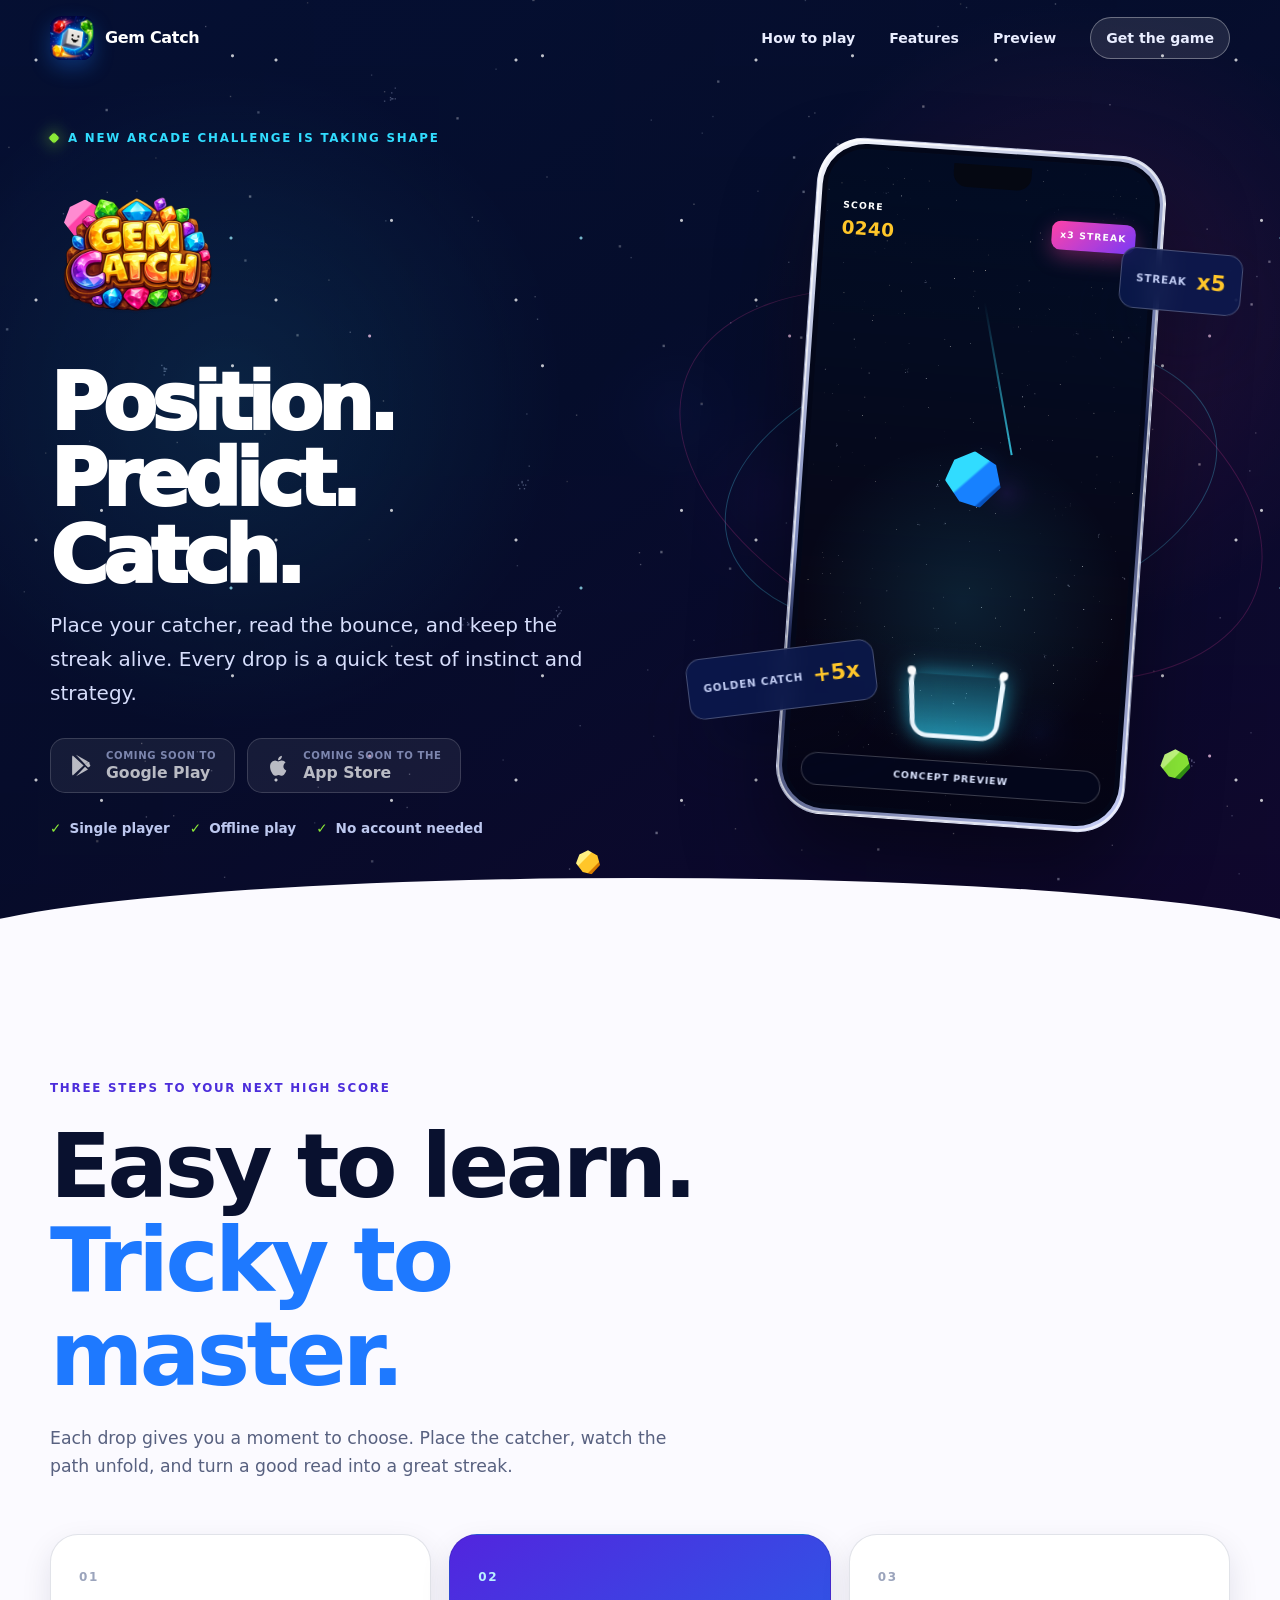
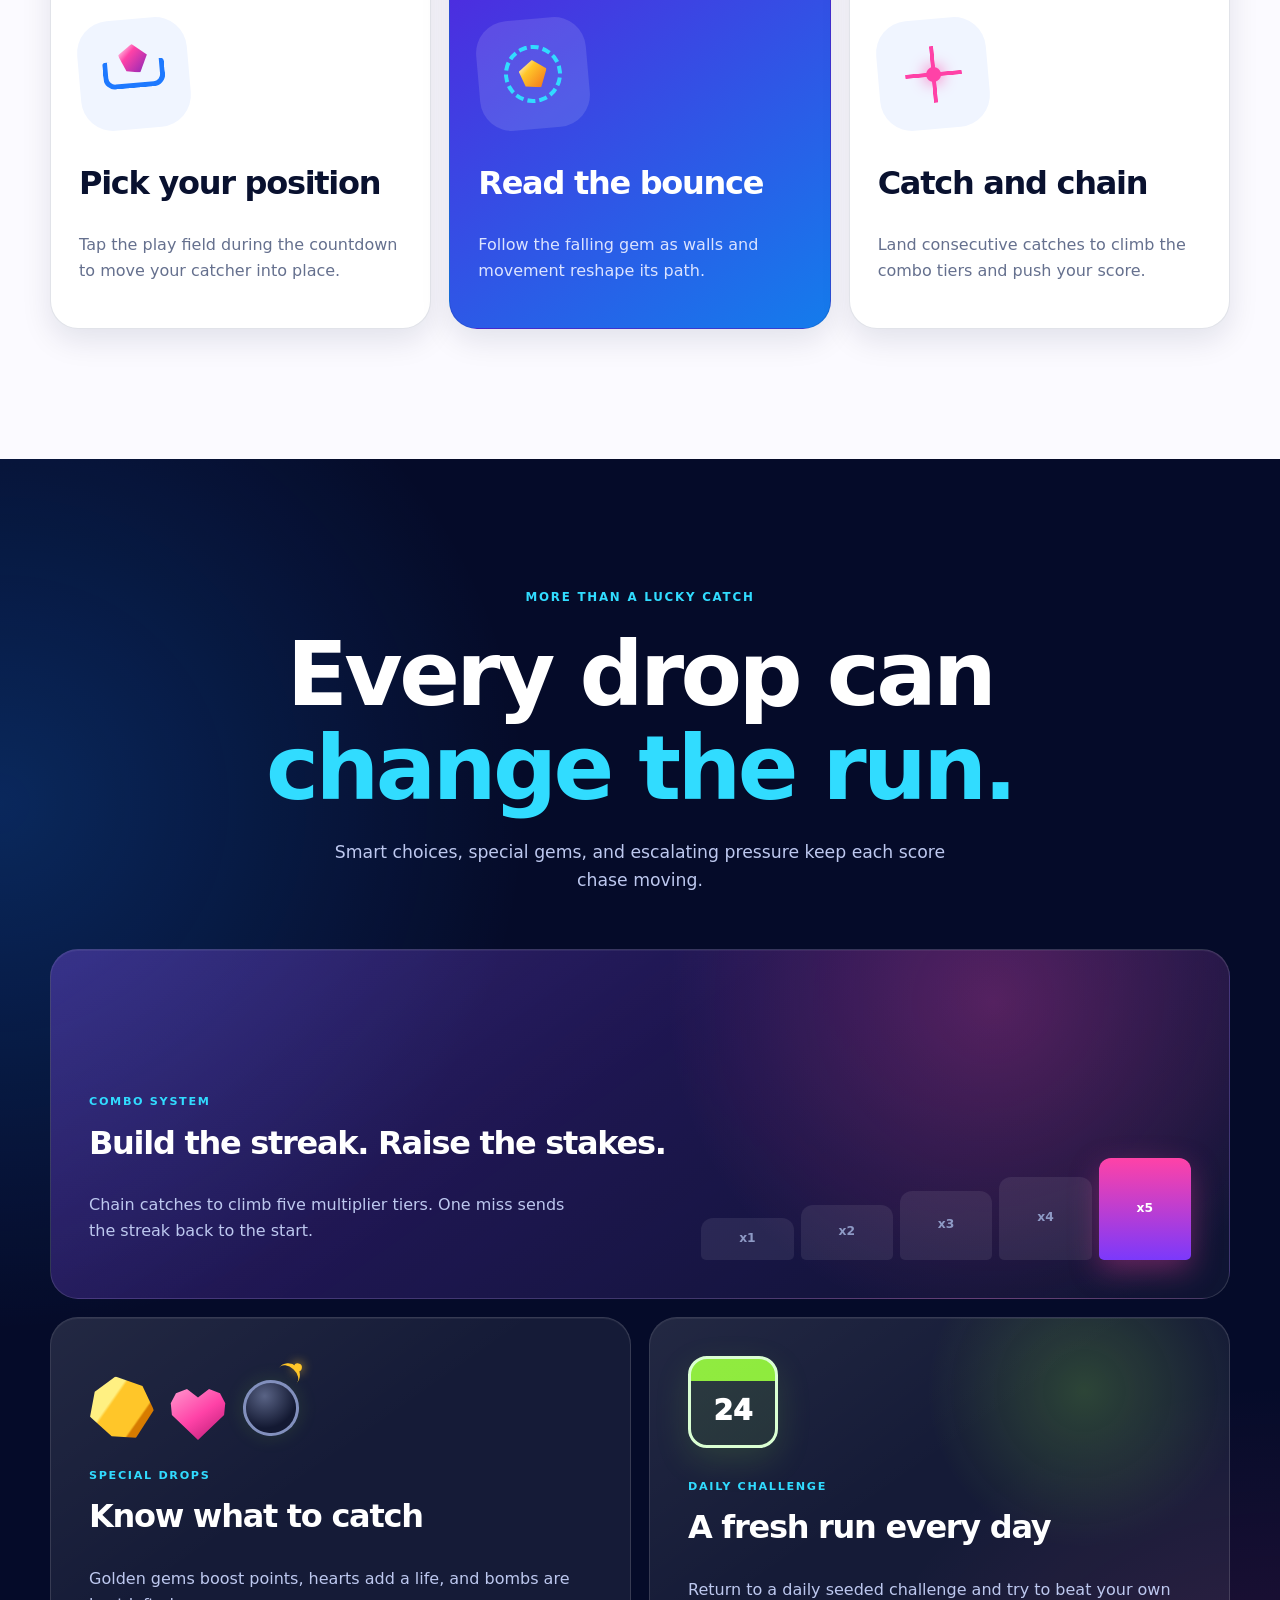
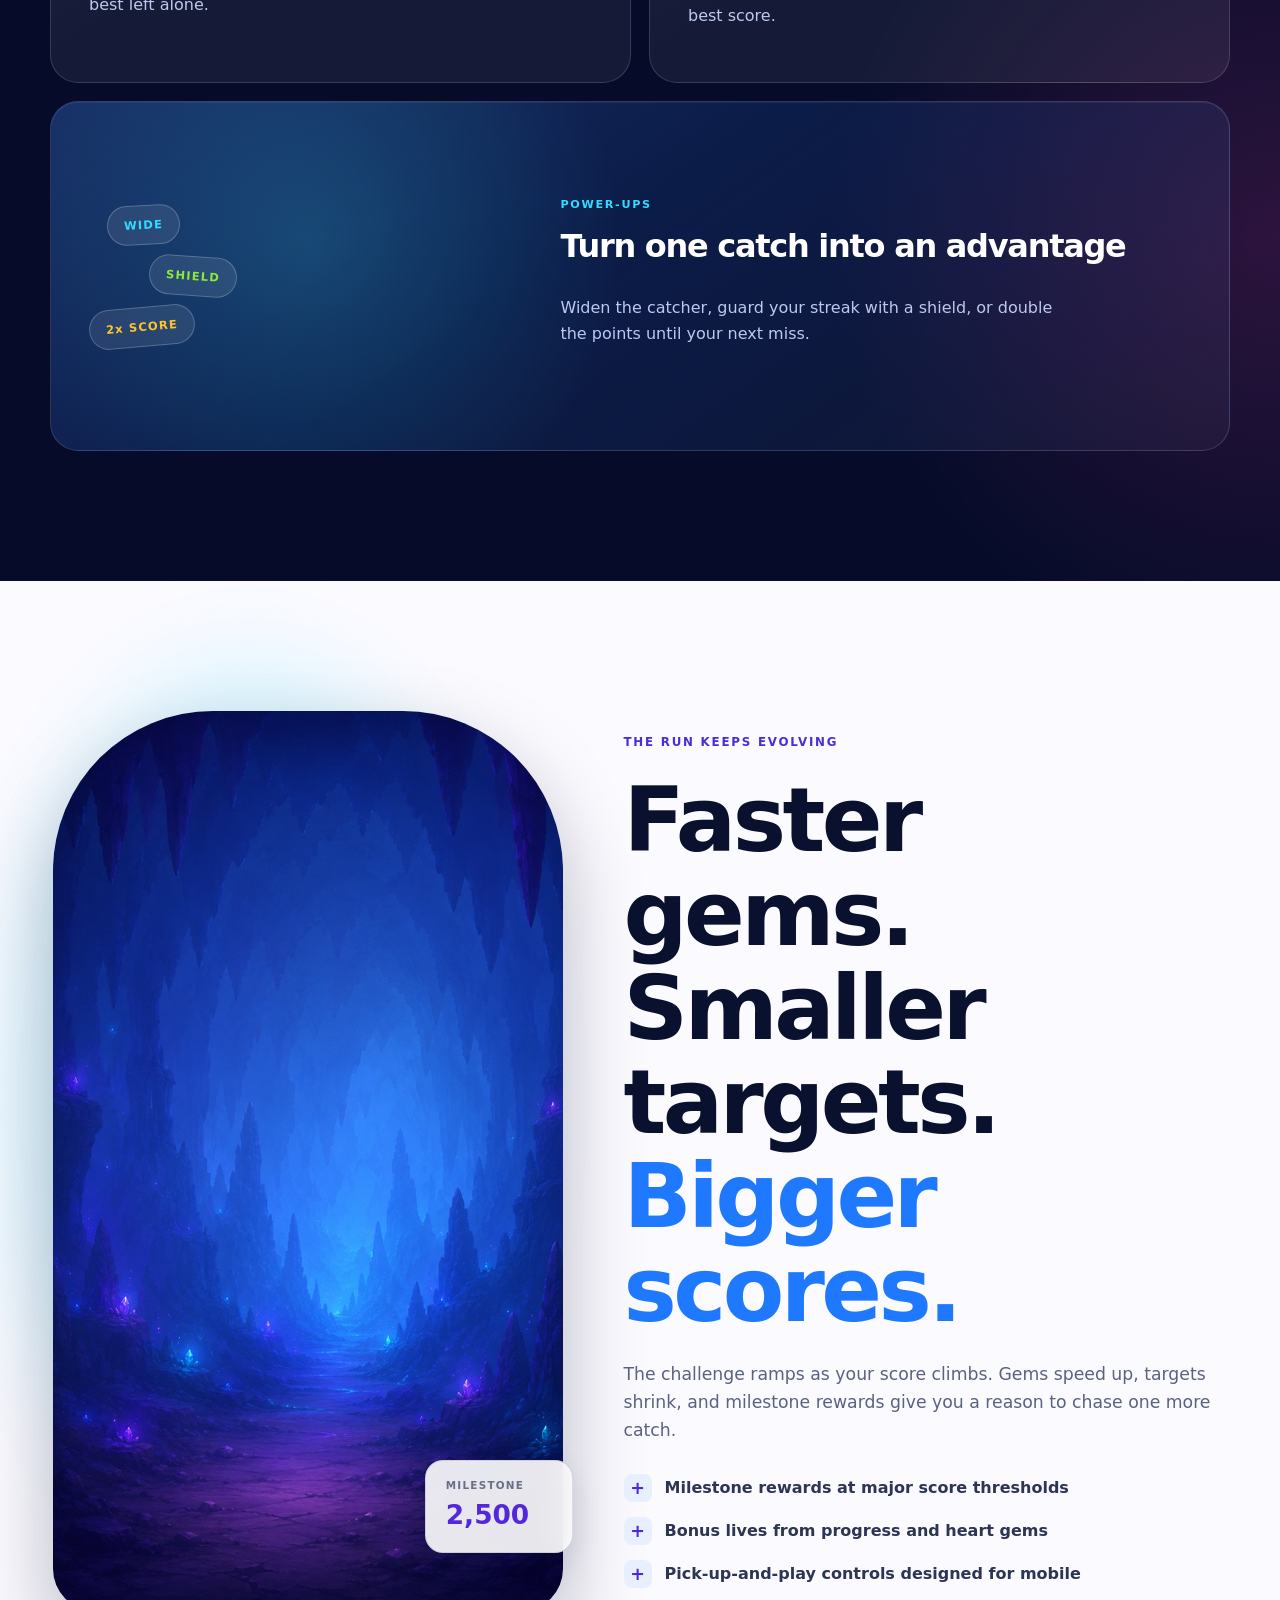
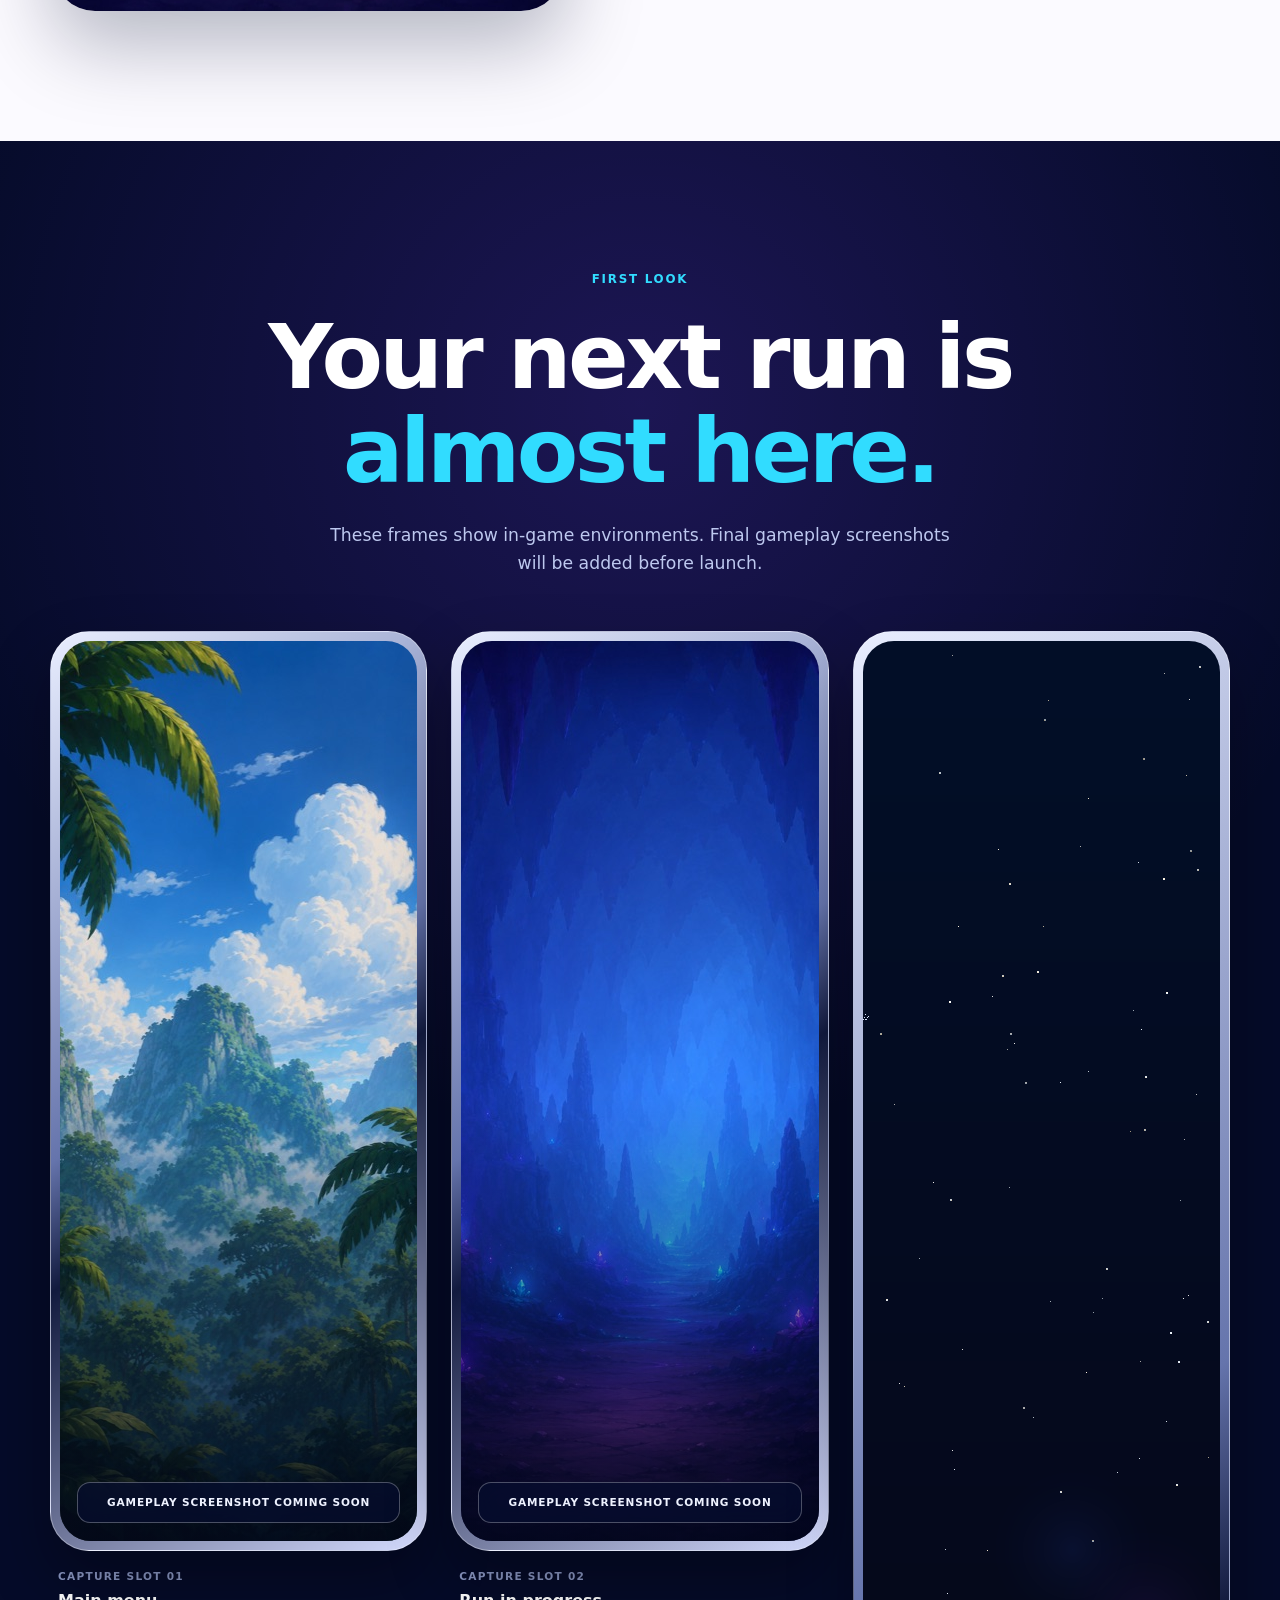
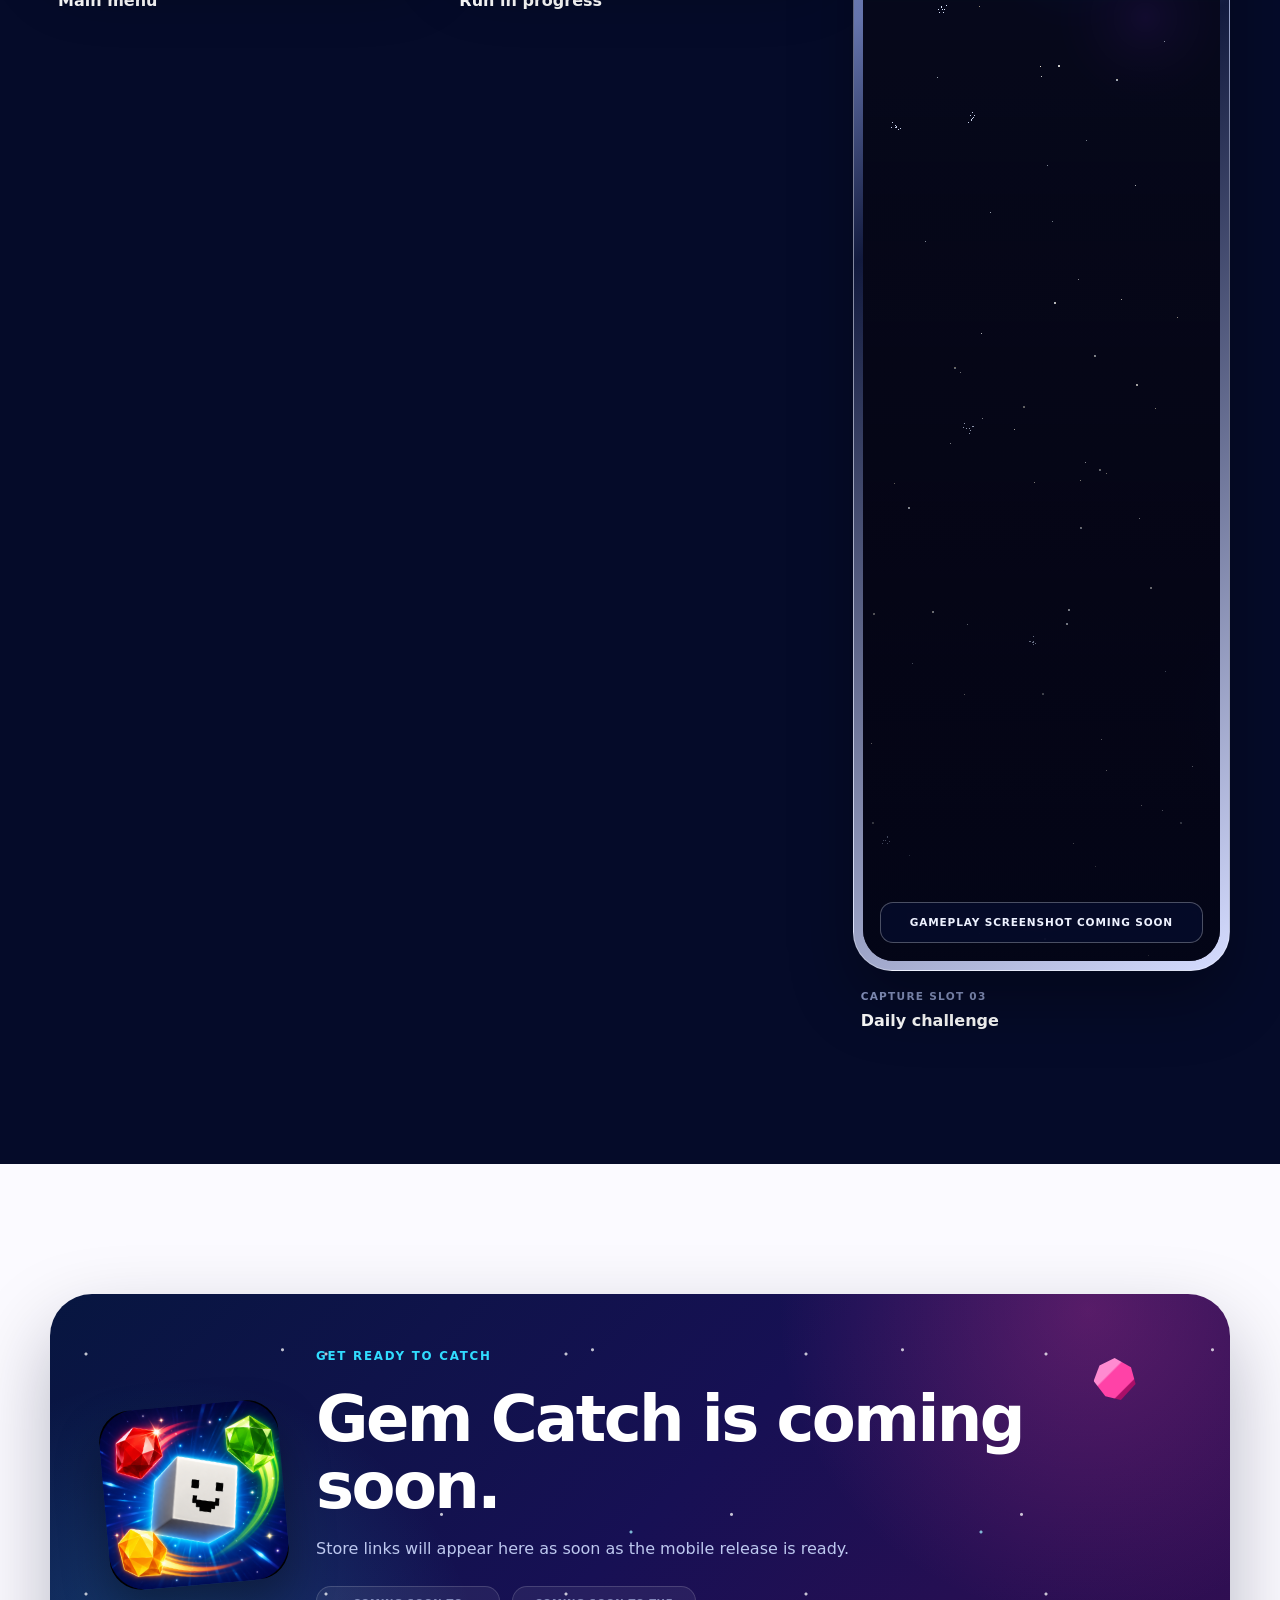
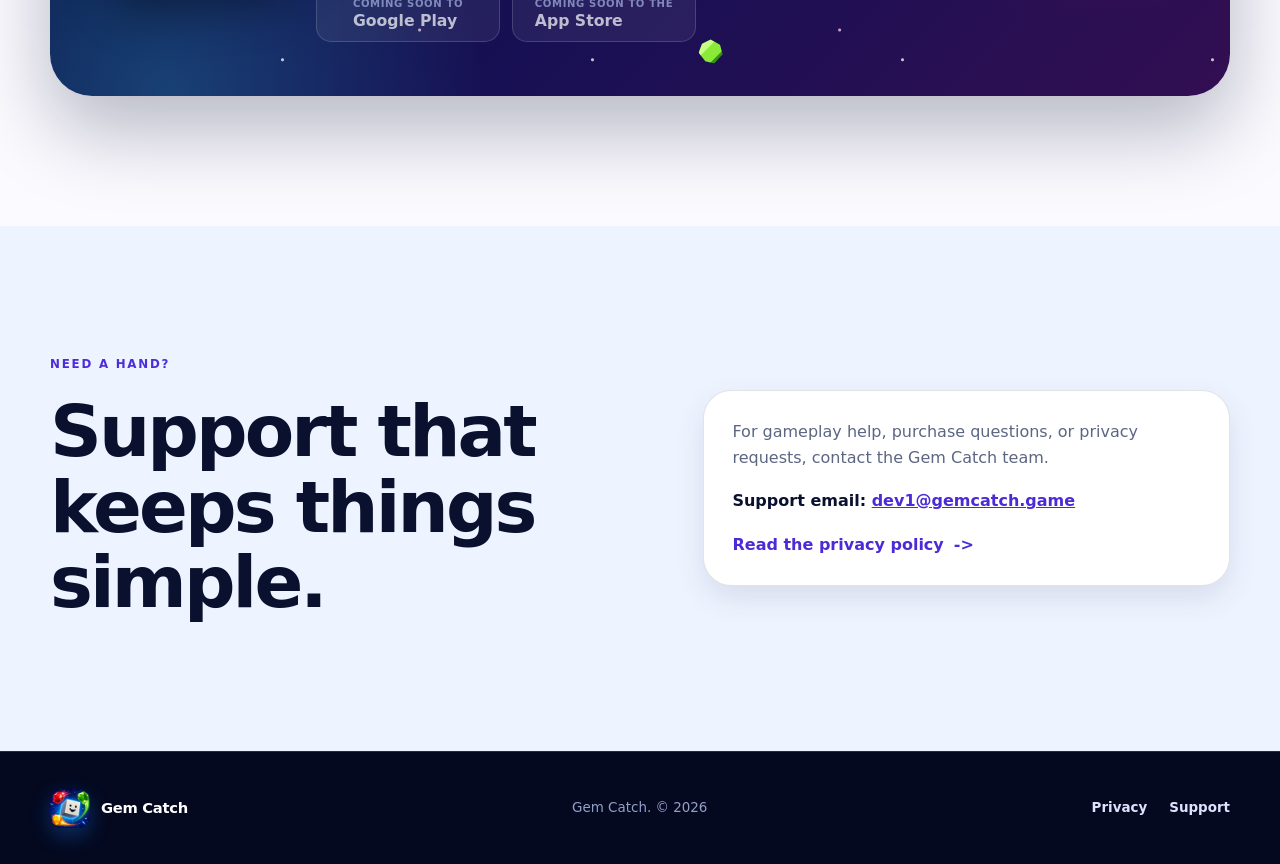
==== index.html @ 97f4d266 "Launch Gem Catch website Co-authored-by: Copilot App <223556219+Copilot@users.noreply.github.com>" ====
<!doctype html>
<html lang="en" class="no-js">
  <head>
    <meta charset="utf-8">
    <meta name="viewport" content="width=device-width, initial-scale=1">
    <meta name="theme-color" content="#08184b">
    <meta name="description" content="Position your catcher, predict every bounce, and build your streak in Gem Catch, a colorful single-player arcade game for mobile.">
    <meta name="robots" content="index, follow">

    <meta property="og:type" content="website">
    <meta property="og:site_name" content="Gem Catch">
    <meta property="og:title" content="Gem Catch - Position. Predict. Catch.">
    <meta property="og:description" content="A colorful single-player arcade game about clever positioning, wild bounces, and satisfying streaks.">
    <meta property="og:image" content="./assets/images/social-card.jpg">
    <meta property="og:image:width" content="1200">
    <meta property="og:image:height" content="630">
    <meta property="og:image:alt" content="Gem Catch app icon on a deep blue background">

    <meta name="twitter:card" content="summary_large_image">
    <meta name="twitter:title" content="Gem Catch - Position. Predict. Catch.">
    <meta name="twitter:description" content="A colorful single-player arcade game about clever positioning, wild bounces, and satisfying streaks.">
    <meta name="twitter:image" content="./assets/images/social-card.jpg">

    <!-- OWNER_TODO: Add canonical and og:url after the public site URL is known. -->
    <title>Gem Catch - Position. Predict. Catch.</title>

    <link rel="icon" href="./assets/images/favicon.png" type="image/png">
    <link rel="apple-touch-icon" href="./assets/images/app-icon-192.png">
    <link rel="preload" href="./assets/images/gem-catch-logo.png" as="image">
    <link rel="stylesheet" href="./assets/css/styles.css">
    <script>
      document.documentElement.classList.replace("no-js", "js");
    </script>
  </head>
  <body>
    <a class="skip-link" href="#main-content">Skip to content</a>

    <header class="site-header" data-site-header>
      <div class="container header-inner">
        <a class="brand" href="#top" aria-label="Gem Catch home">
          <img src="./assets/images/app-icon-192.png" width="44" height="44" alt="">
          <span>Gem Catch</span>
        </a>

        <nav class="site-nav" aria-label="Primary navigation">
          <a href="#how-to-play">How to play</a>
          <a href="#features">Features</a>
          <a href="#preview">Preview</a>
          <a class="nav-pill" href="#get-the-game">Get the game</a>
        </nav>
      </div>
    </header>

    <main id="main-content">
      <section class="hero" id="top">
        <div class="hero-stars" aria-hidden="true"></div>
        <div class="floating-gem gem-pink gem-one" aria-hidden="true"></div>
        <div class="floating-gem gem-green gem-two" aria-hidden="true"></div>
        <div class="floating-gem gem-gold gem-three" aria-hidden="true"></div>

        <div class="container hero-grid">
          <div class="hero-copy reveal">
            <p class="eyebrow"><span class="eyebrow-dot"></span> A new arcade challenge is taking shape</p>
            <img
              class="hero-logo"
              src="./assets/images/gem-catch-logo.png"
              width="427"
              height="640"
              alt="Gem Catch"
            >
            <h1 class="sr-only">Gem Catch</h1>
            <p class="hero-kicker">Position. Predict. Catch.</p>
            <p class="hero-description">
              Place your catcher, read the bounce, and keep the streak alive.
              Every drop is a quick test of instinct and strategy.
            </p>

            <div class="store-actions" aria-label="Store availability">
              <!-- OWNER_TODO: Replace disabled buttons with verified store links at launch. -->
              <button class="store-button" type="button" disabled>
                <svg viewBox="0 0 24 24" aria-hidden="true">
                  <path d="M3.6 2.4 14 12 3.6 21.6a2.3 2.3 0 0 1-.6-1.5V3.9c0-.6.2-1.1.6-1.5Zm11.8 10.9 2.8 2.6-11.4 6.4 8.6-9Zm4.3-2.4c.5.3.8.7.8 1.1s-.3.8-.8 1.1l-1.4.8-3-2.8 3-2.8 1.4.8Zm-13-9.2 11.5 6.4-2.8 2.6-8.7-9Z"/>
                </svg>
                <span><small>Coming soon to</small>Google Play</span>
              </button>
              <button class="store-button" type="button" disabled>
                <svg viewBox="0 0 24 24" aria-hidden="true">
                  <path d="M16.7 12.8c0-2.4 2-3.6 2.1-3.7a4.5 4.5 0 0 0-3.5-1.9c-1.5-.2-2.9.9-3.6.9-.7 0-1.8-.9-3-.9a4.8 4.8 0 0 0-4 2.5c-1.7 3-.4 7.3 1.2 9.7.8 1.2 1.8 2.5 3 2.4 1.2 0 1.7-.8 3.2-.8s1.9.8 3.2.8c1.3 0 2.1-1.2 2.9-2.4a10.6 10.6 0 0 0 1.3-2.7 4.2 4.2 0 0 1-2.8-3.9ZM14.3 5.7a4.2 4.2 0 0 0 1-3 4.3 4.3 0 0 0-2.8 1.4 4 4 0 0 0-1 2.9 3.6 3.6 0 0 0 2.8-1.3Z"/>
                </svg>
                <span><small>Coming soon to the</small>App Store</span>
              </button>
            </div>

            <ul class="trust-list" aria-label="Game highlights">
              <li>Single player</li>
              <li>Offline play</li>
              <li>No account needed</li>
            </ul>
          </div>

          <div class="hero-visual reveal reveal-delay">
            <div class="orbit orbit-one" aria-hidden="true"></div>
            <div class="orbit orbit-two" aria-hidden="true"></div>
            <div class="phone-shell">
              <div class="phone-speaker" aria-hidden="true"></div>
              <div class="phone-screen concept-screen">
                <img
                  src="./assets/images/space-background.png"
                  width="1080"
                  height="1920"
                  alt=""
                  fetchpriority="high"
                >
                <div class="concept-hud">
                  <span>SCORE <strong>0240</strong></span>
                  <span>x3 STREAK</span>
                </div>
                <div class="drop-line" aria-hidden="true"></div>
                <div class="play-gem" aria-hidden="true"></div>
                <div class="catcher" aria-hidden="true">
                  <span></span><span></span>
                </div>
                <div class="concept-label">Concept preview</div>
              </div>
            </div>
            <div class="score-chip score-chip-top" aria-hidden="true">
              <span>Streak</span>
              <strong>x5</strong>
            </div>
            <div class="score-chip score-chip-bottom" aria-hidden="true">
              <span>Golden catch</span>
              <strong>+5x</strong>
            </div>
          </div>
        </div>

        <div class="hero-wave" aria-hidden="true"></div>
      </section>

      <section class="section section-light" id="how-to-play">
        <div class="container">
          <div class="section-heading reveal">
            <p class="eyebrow eyebrow-dark">Three steps to your next high score</p>
            <h2>Easy to learn.<br><span>Tricky to master.</span></h2>
            <p>
              Each drop gives you a moment to choose. Place the catcher, watch
              the path unfold, and turn a good read into a great streak.
            </p>
          </div>

          <ol class="steps-grid">
            <li class="step-card reveal">
              <span class="step-number">01</span>
              <div class="step-icon step-icon-place" aria-hidden="true">
                <span></span>
              </div>
              <h3>Pick your position</h3>
              <p>Tap the play field during the countdown to move your catcher into place.</p>
            </li>
            <li class="step-card featured reveal reveal-delay-short">
              <span class="step-number">02</span>
              <div class="step-icon step-icon-predict" aria-hidden="true">
                <span></span>
              </div>
              <h3>Read the bounce</h3>
              <p>Follow the falling gem as walls and movement reshape its path.</p>
            </li>
            <li class="step-card reveal reveal-delay">
              <span class="step-number">03</span>
              <div class="step-icon step-icon-catch" aria-hidden="true">
                <span></span>
              </div>
              <h3>Catch and chain</h3>
              <p>Land consecutive catches to climb the combo tiers and push your score.</p>
            </li>
          </ol>
        </div>
      </section>

      <section class="section features-section" id="features">
        <div class="container">
          <div class="section-heading section-heading-centered reveal">
            <p class="eyebrow">More than a lucky catch</p>
            <h2>Every drop can <span>change the run.</span></h2>
            <p>Smart choices, special gems, and escalating pressure keep each score chase moving.</p>
          </div>

          <div class="feature-grid">
            <article class="feature-card feature-card-wide feature-combo reveal">
              <div class="feature-copy">
                <span class="feature-tag">Combo system</span>
                <h3>Build the streak. Raise the stakes.</h3>
                <p>Chain catches to climb five multiplier tiers. One miss sends the streak back to the start.</p>
              </div>
              <div class="combo-meter" aria-label="Combo multiplier tiers from one to five">
                <span>x1</span><span>x2</span><span>x3</span><span>x4</span><span class="active">x5</span>
              </div>
            </article>

            <article class="feature-card feature-special reveal reveal-delay-short">
              <div class="feature-gems" aria-hidden="true">
                <span class="mini-gem mini-gem-gold"></span>
                <span class="mini-heart"></span>
                <span class="mini-bomb"></span>
              </div>
              <span class="feature-tag">Special drops</span>
              <h3>Know what to catch</h3>
              <p>Golden gems boost points, hearts add a life, and bombs are best left alone.</p>
            </article>

            <article class="feature-card feature-daily reveal">
              <div class="calendar-icon" aria-hidden="true"><span>24</span></div>
              <span class="feature-tag">Daily challenge</span>
              <h3>A fresh run every day</h3>
              <p>Return to a daily seeded challenge and try to beat your own best score.</p>
            </article>

            <article class="feature-card feature-card-wide feature-power reveal reveal-delay-short">
              <div class="power-art" aria-hidden="true">
                <span class="power-pill">WIDE</span>
                <span class="power-pill">SHIELD</span>
                <span class="power-pill">2x SCORE</span>
              </div>
              <div class="feature-copy">
                <span class="feature-tag">Power-ups</span>
                <h3>Turn one catch into an advantage</h3>
                <p>Widen the catcher, guard your streak with a shield, or double the points until your next miss.</p>
              </div>
            </article>
          </div>
        </div>
      </section>

      <section class="section world-section">
        <div class="container world-grid">
          <div class="world-art reveal">
            <img
              src="./assets/images/cave-background.jpg"
              width="600"
              height="900"
              alt="A glowing blue crystal cave environment from Gem Catch"
              loading="lazy"
            >
            <div class="world-score">
              <span>Milestone</span>
              <strong>2,500</strong>
            </div>
          </div>
          <div class="world-copy reveal reveal-delay-short">
            <p class="eyebrow eyebrow-dark">The run keeps evolving</p>
            <h2>Faster gems.<br>Smaller targets.<br><span>Bigger scores.</span></h2>
            <p>
              The challenge ramps as your score climbs. Gems speed up, targets
              shrink, and milestone rewards give you a reason to chase one more catch.
            </p>
            <ul class="check-list">
              <li><span aria-hidden="true">+</span> Milestone rewards at major score thresholds</li>
              <li><span aria-hidden="true">+</span> Bonus lives from progress and heart gems</li>
              <li><span aria-hidden="true">+</span> Pick-up-and-play controls designed for mobile</li>
            </ul>
          </div>
        </div>
      </section>

      <section class="section preview-section" id="preview">
        <div class="container">
          <div class="section-heading section-heading-centered reveal">
            <p class="eyebrow">First look</p>
            <h2>Your next run is <span>almost here.</span></h2>
            <p>These frames show in-game environments. Final gameplay screenshots will be added before launch.</p>
          </div>

          <div class="preview-grid">
            <figure class="preview-card reveal">
              <div class="preview-phone">
                <img
                  src="./assets/images/waterfall-background.jpg"
                  width="507"
                  height="900"
                  alt="Tropical mountain environment from Gem Catch used as a screenshot placeholder"
                  loading="lazy"
                >
                <span class="preview-placeholder">Gameplay screenshot coming soon</span>
              </div>
              <figcaption><span>Capture slot 01</span>Main menu</figcaption>
            </figure>
            <figure class="preview-card preview-card-raised reveal reveal-delay-short">
              <div class="preview-phone">
                <img
                  src="./assets/images/cave-background.jpg"
                  width="600"
                  height="900"
                  alt="Crystal cave environment from Gem Catch used as a screenshot placeholder"
                  loading="lazy"
                >
                <span class="preview-placeholder">Gameplay screenshot coming soon</span>
              </div>
              <figcaption><span>Capture slot 02</span>Run in progress</figcaption>
            </figure>
            <figure class="preview-card reveal reveal-delay">
              <div class="preview-phone">
                <img
                  src="./assets/images/space-background.png"
                  width="1080"
                  height="1920"
                  alt="Star field environment from Gem Catch used as a screenshot placeholder"
                  loading="lazy"
                >
                <span class="preview-placeholder">Gameplay screenshot coming soon</span>
              </div>
              <figcaption><span>Capture slot 03</span>Daily challenge</figcaption>
            </figure>
          </div>
        </div>
      </section>

      <section class="section final-cta" id="get-the-game">
        <div class="container final-cta-card reveal">
          <div class="cta-stars" aria-hidden="true"></div>
          <div class="floating-gem gem-pink cta-gem-one" aria-hidden="true"></div>
          <div class="floating-gem gem-green cta-gem-two" aria-hidden="true"></div>
          <img src="./assets/images/app-icon-512.png" width="180" height="180" alt="" loading="lazy">
          <div>
            <p class="eyebrow">Get ready to catch</p>
            <h2>Gem Catch is coming soon.</h2>
            <p>Store links will appear here as soon as the mobile release is ready.</p>
            <div class="store-actions">
              <button class="store-button" type="button" disabled>
                <span><small>Coming soon to</small>Google Play</span>
              </button>
              <button class="store-button" type="button" disabled>
                <span><small>Coming soon to the</small>App Store</span>
              </button>
            </div>
          </div>
        </div>
      </section>

      <section class="section support-section" id="support">
        <div class="container support-grid">
          <div>
            <p class="eyebrow eyebrow-dark">Need a hand?</p>
            <h2>Support that keeps things simple.</h2>
          </div>
          <div class="support-card">
            <p>
              For gameplay help, purchase questions, or privacy requests,
              contact the Gem Catch team.
            </p>
            <p class="support-email">
              Support email:
              <a href="mailto:dev1@gemcatch.game">dev1@gemcatch.game</a>
            </p>
            <a class="text-link" href="./privacy-policy/">Read the privacy policy <span aria-hidden="true">-&gt;</span></a>
          </div>
        </div>
      </section>
    </main>

    <footer class="site-footer">
      <div class="container footer-inner">
        <a class="brand brand-footer" href="#top" aria-label="Gem Catch home">
          <img src="./assets/images/app-icon-192.png" width="40" height="40" alt="">
          <span>Gem Catch</span>
        </a>
        <p>Gem Catch. <span>&copy; <span data-current-year>2026</span></span></p>
        <nav aria-label="Footer navigation">
          <a href="./privacy-policy/">Privacy</a>
          <a href="#support">Support</a>
        </nav>
      </div>
    </footer>

    <script src="./assets/js/site.js" defer></script>
  </body>
</html>
---- assets/css/styles.css ----
:root {
  color-scheme: dark;
  --ink: #09112f;
  --ink-soft: #263055;
  --paper: #fbfaff;
  --paper-blue: #f0f5ff;
  --night: #050b29;
  --night-soft: #0b1950;
  --blue: #1e79ff;
  --cyan: #31dcff;
  --pink: #ff42a7;
  --purple: #9b5cff;
  --gold: #ffc629;
  --green: #8bea37;
  --white: #ffffff;
  --muted-light: #bdc8ef;
  --border-light: rgba(255, 255, 255, 0.14);
  --border-dark: rgba(13, 28, 75, 0.12);
  --shadow-sm: 0 12px 30px rgba(6, 16, 55, 0.1);
  --shadow-lg: 0 34px 80px rgba(3, 9, 41, 0.28);
  --radius-sm: 18px;
  --radius-md: 28px;
  --radius-lg: 42px;
  --container: 1180px;
}

*,
*::before,
*::after {
  box-sizing: border-box;
}

html {
  scroll-behavior: smooth;
  scroll-padding-top: 96px;
}

body {
  margin: 0;
  background: var(--night);
  color: var(--white);
  font-family: Inter, ui-rounded, "SF Pro Rounded", "Segoe UI", system-ui, -apple-system, sans-serif;
  font-size: 16px;
  line-height: 1.6;
  text-rendering: optimizeLegibility;
  -webkit-font-smoothing: antialiased;
}

body::selection {
  background: var(--gold);
  color: var(--ink);
}

img,
svg {
  display: block;
  max-width: 100%;
}

button,
a {
  font: inherit;
}

a {
  color: inherit;
}

h1,
h2,
h3,
p {
  margin-top: 0;
}

h1,
h2,
h3 {
  line-height: 1.05;
  letter-spacing: -0.04em;
}

h2 {
  margin-bottom: 24px;
  font-size: clamp(2.45rem, 7vw, 5.6rem);
  font-weight: 900;
}

h2 span {
  color: var(--blue);
}

h3 {
  font-size: clamp(1.35rem, 3vw, 2rem);
  font-weight: 850;
}

.container {
  width: min(calc(100% - 40px), var(--container));
  margin-inline: auto;
}

.section {
  position: relative;
  padding: 96px 0;
}

.sr-only {
  position: absolute;
  width: 1px;
  height: 1px;
  padding: 0;
  margin: -1px;
  overflow: hidden;
  clip: rect(0, 0, 0, 0);
  white-space: nowrap;
  border: 0;
}

.skip-link {
  position: fixed;
  top: 12px;
  left: 12px;
  z-index: 1000;
  padding: 10px 16px;
  border-radius: 999px;
  background: var(--white);
  color: var(--ink);
  font-weight: 800;
  text-decoration: none;
  transform: translateY(-160%);
  transition: transform 160ms ease;
}

.skip-link:focus {
  transform: translateY(0);
}

:focus-visible {
  outline: 3px solid var(--gold);
  outline-offset: 4px;
}

.site-header {
  position: fixed;
  top: 0;
  right: 0;
  left: 0;
  z-index: 100;
  border-bottom: 1px solid transparent;
  transition: background-color 180ms ease, border-color 180ms ease, box-shadow 180ms ease;
}

.site-header.is-scrolled {
  border-color: var(--border-light);
  background: rgba(5, 11, 41, 0.86);
  box-shadow: 0 12px 36px rgba(0, 0, 0, 0.16);
  -webkit-backdrop-filter: blur(18px);
  backdrop-filter: blur(18px);
}

.header-inner {
  display: flex;
  min-height: 76px;
  align-items: center;
  justify-content: space-between;
  gap: 18px;
}

.brand {
  display: inline-flex;
  align-items: center;
  gap: 11px;
  color: var(--white);
  font-size: 1rem;
  font-weight: 900;
  letter-spacing: -0.02em;
  text-decoration: none;
  white-space: nowrap;
}

.brand img {
  border-radius: 12px;
  box-shadow: 0 8px 20px rgba(27, 127, 255, 0.3);
}

.site-nav {
  display: flex;
  align-items: center;
  gap: clamp(12px, 2.7vw, 34px);
}

.site-nav a {
  color: #e9edff;
  font-size: 0.88rem;
  font-weight: 750;
  text-decoration: none;
}

.site-nav a:not(.nav-pill):hover {
  color: var(--cyan);
}

.nav-pill {
  padding: 9px 15px;
  border: 1px solid rgba(255, 255, 255, 0.34);
  border-radius: 999px;
  background: rgba(255, 255, 255, 0.1);
}

.nav-pill:hover {
  background: var(--white);
  color: var(--ink);
}

.hero {
  position: relative;
  min-height: 820px;
  overflow: hidden;
  padding: 126px 0 110px;
  background:
    radial-gradient(circle at 18% 42%, rgba(48, 218, 255, 0.19), transparent 28%),
    radial-gradient(circle at 84% 33%, rgba(255, 52, 157, 0.2), transparent 25%),
    linear-gradient(145deg, #07133f 0%, #061036 43%, #17083e 100%);
}

.hero::before {
  position: absolute;
  inset: 0;
  background:
    linear-gradient(90deg, rgba(5, 11, 41, 0.22), rgba(5, 11, 41, 0.02)),
    url("../images/space-background.png") center / cover;
  content: "";
  opacity: 0.42;
}

.hero-stars,
.cta-stars {
  position: absolute;
  inset: 0;
  background-image:
    radial-gradient(circle at 15% 25%, #fff 0 1px, transparent 2px),
    radial-gradient(circle at 75% 18%, #fff 0 1px, transparent 2px),
    radial-gradient(circle at 66% 68%, #9eeeff 0 1px, transparent 2px),
    radial-gradient(circle at 35% 76%, #fff 0 1px, transparent 2px),
    radial-gradient(circle at 88% 80%, #ffccf0 0 1px, transparent 2px);
  background-size: 240px 240px, 310px 310px, 350px 350px, 290px 290px, 420px 420px;
  opacity: 0.75;
}

.hero-grid {
  position: relative;
  z-index: 2;
  display: grid;
  align-items: center;
  gap: clamp(42px, 7vw, 90px);
}

.hero-copy {
  position: relative;
  z-index: 3;
}

.eyebrow {
  display: flex;
  align-items: center;
  gap: 10px;
  margin-bottom: 22px;
  color: var(--cyan);
  font-size: 0.74rem;
  font-weight: 900;
  letter-spacing: 0.15em;
  line-height: 1.4;
  text-transform: uppercase;
}

.eyebrow-dot {
  width: 8px;
  height: 8px;
  border-radius: 2px;
  background: var(--green);
  box-shadow: 0 0 16px var(--green);
  transform: rotate(45deg);
}

.eyebrow-dark {
  color: #4c2ddb;
}

.hero-logo {
  width: min(100%, 420px);
  height: auto;
  max-height: 260px;
  margin: -34px 0 -30px;
  object-fit: contain;
  object-position: left center;
}

.hero-kicker {
  margin-bottom: 13px;
  color: var(--white);
  font-size: clamp(2.1rem, 8vw, 4.9rem);
  font-weight: 950;
  letter-spacing: -0.065em;
  line-height: 0.98;
}

.hero-description {
  max-width: 580px;
  margin-bottom: 28px;
  color: #d7defc;
  font-size: clamp(1.05rem, 2vw, 1.25rem);
  line-height: 1.7;
}

.store-actions {
  display: flex;
  flex-wrap: wrap;
  gap: 12px;
}

.store-button {
  display: inline-flex;
  min-width: 184px;
  align-items: center;
  justify-content: center;
  gap: 12px;
  padding: 11px 18px;
  border: 1px solid rgba(255, 255, 255, 0.22);
  border-radius: 15px;
  background: rgba(255, 255, 255, 0.09);
  color: var(--white);
  line-height: 1.1;
  text-align: left;
}

.store-button svg {
  width: 25px;
  height: 25px;
  fill: currentColor;
}

.store-button span {
  font-size: 0.98rem;
  font-weight: 850;
}

.store-button small {
  display: block;
  margin-bottom: 3px;
  color: #abb6e2;
  font-size: 0.63rem;
  font-weight: 700;
  letter-spacing: 0.06em;
  text-transform: uppercase;
}

.store-button:disabled {
  cursor: not-allowed;
  opacity: 0.72;
}

.trust-list {
  display: flex;
  flex-wrap: wrap;
  gap: 8px 20px;
  padding: 0;
  margin: 25px 0 0;
  color: var(--muted-light);
  font-size: 0.85rem;
  font-weight: 700;
  list-style: none;
}

.trust-list li::before {
  margin-right: 8px;
  color: var(--green);
  content: "\2713";
}

.hero-visual {
  position: relative;
  display: grid;
  min-height: 550px;
  place-items: center;
}

.phone-shell {
  position: relative;
  z-index: 4;
  width: min(73vw, 320px);
  padding: 10px;
  border: 1px solid rgba(255, 255, 255, 0.42);
  border-radius: 48px;
  background: linear-gradient(145deg, #f8f9ff, #7c89bc 45%, #19234e 55%, #ced6ff);
  box-shadow:
    0 48px 90px rgba(0, 0, 0, 0.42),
    inset 0 0 0 2px rgba(255, 255, 255, 0.7);
  transform: rotate(4deg);
}

.phone-shell::after {
  position: absolute;
  inset: 5px;
  z-index: -1;
  border-radius: 43px;
  background: #030719;
  content: "";
}

.phone-speaker {
  position: absolute;
  top: 18px;
  left: 50%;
  z-index: 8;
  width: 78px;
  height: 23px;
  border-radius: 0 0 14px 14px;
  background: #050812;
  transform: translateX(-50%);
}

.phone-screen {
  position: relative;
  aspect-ratio: 9 / 18;
  overflow: hidden;
  border-radius: 38px;
  background: var(--night);
}

.concept-screen > img {
  width: 100%;
  height: 100%;
  object-fit: cover;
}

.concept-screen::after {
  position: absolute;
  inset: 0;
  background:
    linear-gradient(180deg, rgba(2, 7, 28, 0.4), transparent 28%),
    radial-gradient(circle at 50% 68%, rgba(46, 218, 255, 0.12), transparent 34%),
    linear-gradient(0deg, rgba(1, 5, 24, 0.7), transparent 30%);
  content: "";
}

.concept-hud {
  position: absolute;
  top: 50px;
  right: 17px;
  left: 17px;
  z-index: 2;
  display: flex;
  align-items: center;
  justify-content: space-between;
  color: var(--white);
  font-size: 0.58rem;
  font-weight: 900;
  letter-spacing: 0.12em;
}

.concept-hud strong {
  display: block;
  color: var(--gold);
  font-size: 1.15rem;
  letter-spacing: 0.02em;
}

.concept-hud > span:last-child {
  padding: 7px 9px;
  border-radius: 9px;
  background: linear-gradient(135deg, var(--pink), #7e3bff);
  box-shadow: 0 7px 20px rgba(255, 66, 167, 0.35);
}

.drop-line {
  position: absolute;
  top: 145px;
  left: 50%;
  z-index: 2;
  width: 2px;
  height: 155px;
  background: linear-gradient(180deg, rgba(60, 226, 255, 0), rgba(60, 226, 255, 0.8));
  transform: rotate(-14deg);
  transform-origin: top center;
}

.play-gem,
.mini-gem,
.floating-gem {
  background: linear-gradient(135deg, rgba(255, 255, 255, 0.9) 0 12%, var(--cyan) 14% 45%, #1781ff 48% 76%, #0751bc 78%);
  clip-path: polygon(50% 0, 89% 22%, 100% 62%, 65% 100%, 28% 91%, 0 55%, 14% 18%);
  filter: drop-shadow(0 0 12px rgba(49, 220, 255, 0.85));
}

.play-gem {
  position: absolute;
  top: 294px;
  left: 42%;
  z-index: 3;
  width: 56px;
  height: 56px;
  animation: gem-float 2.7s ease-in-out infinite;
}

.catcher {
  position: absolute;
  bottom: 71px;
  left: 50%;
  z-index: 3;
  width: 92px;
  height: 64px;
  border: 5px solid #ecf8ff;
  border-top: 0;
  border-radius: 8px 8px 18px 18px;
  background: linear-gradient(180deg, rgba(49, 220, 255, 0.2), rgba(49, 220, 255, 0.6));
  box-shadow: 0 0 22px rgba(49, 220, 255, 0.65);
  transform: translateX(-50%) perspective(70px) rotateX(-8deg);
}

.catcher span {
  position: absolute;
  top: -6px;
  width: 8px;
  height: 8px;
  border-radius: 50%;
  background: var(--white);
}

.catcher span:first-child {
  left: -6px;
}

.catcher span:last-child {
  right: -6px;
}

.concept-label {
  position: absolute;
  right: 14px;
  bottom: 18px;
  left: 14px;
  z-index: 4;
  padding: 8px 10px;
  border: 1px solid rgba(255, 255, 255, 0.22);
  border-radius: 999px;
  background: rgba(3, 8, 31, 0.7);
  color: #dce5ff;
  font-size: 0.59rem;
  font-weight: 800;
  letter-spacing: 0.1em;
  text-align: center;
  text-transform: uppercase;
  -webkit-backdrop-filter: blur(10px);
  backdrop-filter: blur(10px);
}

.orbit {
  position: absolute;
  z-index: 1;
  border: 1px solid rgba(79, 222, 255, 0.28);
  border-radius: 50%;
  transform: rotate(-12deg);
}

.orbit-one {
  width: 500px;
  height: 280px;
}

.orbit-two {
  width: 610px;
  height: 350px;
  border-color: rgba(255, 66, 167, 0.2);
  transform: rotate(21deg);
}

.score-chip {
  position: absolute;
  z-index: 6;
  display: flex;
  align-items: center;
  gap: 10px;
  padding: 12px 15px;
  border: 1px solid rgba(255, 255, 255, 0.24);
  border-radius: 15px;
  background: rgba(11, 25, 80, 0.8);
  box-shadow: var(--shadow-lg);
  -webkit-backdrop-filter: blur(12px);
  backdrop-filter: blur(12px);
}

.score-chip span {
  color: var(--muted-light);
  font-size: 0.65rem;
  font-weight: 800;
  letter-spacing: 0.08em;
  text-transform: uppercase;
}

.score-chip strong {
  color: var(--gold);
  font-size: 1.35rem;
}

.score-chip-top {
  top: 105px;
  right: 0;
  transform: rotate(5deg);
}

.score-chip-bottom {
  bottom: 115px;
  left: -5px;
  transform: rotate(-7deg);
}

.floating-gem {
  position: absolute;
  z-index: 1;
  width: 42px;
  height: 42px;
}

.gem-pink {
  background: linear-gradient(135deg, #fff 0 10%, #ff8bd1 12% 36%, var(--pink) 39% 72%, #a90f68 74%);
  filter: drop-shadow(0 0 14px rgba(255, 66, 167, 0.7));
}

.gem-green {
  background: linear-gradient(135deg, #fff 0 10%, #c7ff83 12% 36%, var(--green) 39% 72%, #329413 74%);
  filter: drop-shadow(0 0 14px rgba(139, 234, 55, 0.65));
}

.gem-gold {
  background: linear-gradient(135deg, #fff 0 10%, #fff082 12% 36%, var(--gold) 39% 72%, #d77b00 74%);
  filter: drop-shadow(0 0 14px rgba(255, 198, 41, 0.7));
}

.gem-one {
  top: 21%;
  left: 5%;
  animation: drift 5s ease-in-out infinite;
}

.gem-two {
  right: 7%;
  bottom: 18%;
  width: 30px;
  height: 30px;
  animation: drift 6s 1s ease-in-out infinite;
}

.gem-three {
  bottom: 8%;
  left: 45%;
  width: 24px;
  height: 24px;
  animation: drift 4s 0.5s ease-in-out infinite;
}

.hero-wave {
  position: absolute;
  right: -5%;
  bottom: -68px;
  left: -5%;
  z-index: 5;
  height: 140px;
  border-radius: 50% 50% 0 0;
  background: var(--paper);
}

.section-light {
  background: var(--paper);
  color: var(--ink);
}

.section-heading {
  max-width: 760px;
  margin-bottom: 54px;
}

.section-heading > p:last-child {
  max-width: 650px;
  color: #586180;
  font-size: 1.08rem;
}

.section-heading-centered {
  margin-right: auto;
  margin-left: auto;
  text-align: center;
}

.section-heading-centered .eyebrow {
  justify-content: center;
}

.section-heading-centered > p:last-child {
  margin-right: auto;
  margin-left: auto;
}

.steps-grid {
  display: grid;
  gap: 18px;
  padding: 0;
  margin: 0;
  list-style: none;
}

.step-card {
  position: relative;
  min-height: 340px;
  overflow: hidden;
  padding: 28px;
  border: 1px solid var(--border-dark);
  border-radius: var(--radius-md);
  background: var(--white);
  box-shadow: var(--shadow-sm);
}

.step-card.featured {
  background: linear-gradient(145deg, #5225de, #147cec);
  color: var(--white);
  transform: none;
}

.step-card p {
  color: #65708e;
}

.step-card.featured p {
  color: #dbe3ff;
}

.step-number {
  color: #9ba4bc;
  font-size: 0.75rem;
  font-weight: 900;
  letter-spacing: 0.14em;
}

.featured .step-number {
  color: #b9efff;
}

.step-icon {
  position: relative;
  display: grid;
  width: 110px;
  height: 110px;
  margin: 30px 0 38px;
  place-items: center;
  border-radius: 32px;
  background: var(--paper-blue);
  transform: rotate(-5deg);
}

.featured .step-icon {
  background: rgba(255, 255, 255, 0.12);
}

.step-icon-place::before {
  width: 62px;
  height: 28px;
  border: 5px solid var(--blue);
  border-top: 0;
  border-radius: 4px 4px 12px 12px;
  content: "";
}

.step-icon-place span {
  position: absolute;
  top: 25px;
  width: 29px;
  height: 29px;
  background: linear-gradient(135deg, #fff, var(--pink) 35%, #8625b8);
  clip-path: polygon(50% 0, 100% 40%, 72% 100%, 25% 92%, 0 35%);
}

.step-icon-predict::before {
  width: 58px;
  height: 58px;
  border: 4px dashed var(--cyan);
  border-radius: 50%;
  content: "";
}

.step-icon-predict span {
  position: absolute;
  width: 28px;
  height: 28px;
  background: linear-gradient(135deg, #fff, var(--gold) 35%, #f36e19);
  clip-path: polygon(50% 0, 100% 35%, 75% 100%, 20% 92%, 0 38%);
}

.step-icon-catch::before {
  width: 57px;
  height: 57px;
  border-radius: 50%;
  background:
    linear-gradient(90deg, transparent 46%, var(--pink) 47% 53%, transparent 54%),
    linear-gradient(transparent 46%, var(--pink) 47% 53%, transparent 54%);
  content: "";
}

.step-icon-catch span {
  position: absolute;
  width: 15px;
  height: 15px;
  border-radius: 50%;
  background: var(--pink);
  box-shadow: 0 0 16px var(--pink);
}

.features-section {
  overflow: hidden;
  background:
    radial-gradient(circle at 0 20%, rgba(24, 132, 255, 0.24), transparent 28%),
    radial-gradient(circle at 100% 80%, rgba(255, 66, 167, 0.16), transparent 24%),
    var(--night);
}

.features-section .section-heading > p:last-child {
  color: var(--muted-light);
}

.features-section h2 span,
.preview-section h2 span {
  color: var(--cyan);
}

.feature-grid {
  display: grid;
  gap: 18px;
}

.feature-card {
  position: relative;
  min-height: 320px;
  overflow: hidden;
  padding: 30px;
  border: 1px solid var(--border-light);
  border-radius: var(--radius-md);
  background: rgba(255, 255, 255, 0.065);
  box-shadow: inset 0 1px 0 rgba(255, 255, 255, 0.06);
}

.feature-card::before {
  position: absolute;
  inset: 0;
  background: linear-gradient(145deg, rgba(255, 255, 255, 0.06), transparent 45%);
  content: "";
  pointer-events: none;
}

.feature-card h3,
.feature-card p,
.feature-card .feature-tag {
  position: relative;
  z-index: 2;
}

.feature-card p {
  max-width: 500px;
  color: var(--muted-light);
}

.feature-tag {
  display: inline-block;
  margin-bottom: 16px;
  color: var(--cyan);
  font-size: 0.7rem;
  font-weight: 900;
  letter-spacing: 0.15em;
  text-transform: uppercase;
}

.feature-combo {
  display: grid;
  align-items: end;
  background:
    radial-gradient(circle at 80% 15%, rgba(255, 66, 167, 0.26), transparent 33%),
    linear-gradient(145deg, rgba(125, 54, 255, 0.3), rgba(255, 255, 255, 0.04));
}

.combo-meter {
  position: relative;
  z-index: 2;
  display: flex;
  align-items: end;
  gap: 7px;
}

.combo-meter span {
  display: grid;
  flex: 1;
  height: 42px;
  place-items: center;
  border-radius: 12px 12px 5px 5px;
  background: rgba(255, 255, 255, 0.08);
  color: #8e9ac5;
  font-size: 0.77rem;
  font-weight: 900;
}

.combo-meter span:nth-child(2) {
  height: 55px;
}

.combo-meter span:nth-child(3) {
  height: 69px;
}

.combo-meter span:nth-child(4) {
  height: 83px;
}

.combo-meter span.active {
  height: 102px;
  background: linear-gradient(180deg, var(--pink), #7b39fb);
  color: var(--white);
  box-shadow: 0 10px 30px rgba(255, 66, 167, 0.35);
}

.feature-gems {
  display: flex;
  height: 105px;
  align-items: center;
  gap: 16px;
}

.mini-gem {
  width: 64px;
  height: 64px;
}

.mini-gem-gold {
  background: linear-gradient(135deg, #fff 0 10%, #fff082 12% 36%, var(--gold) 39% 72%, #d77b00 74%);
  filter: drop-shadow(0 0 14px rgba(255, 198, 41, 0.5));
  transform: rotate(-10deg);
}

.mini-heart {
  position: relative;
  width: 58px;
  height: 52px;
  margin-top: 12px;
  background: linear-gradient(145deg, #ff9bcf, var(--pink) 52%, #b31871);
  clip-path: polygon(50% 100%, 5% 52%, 3% 29%, 12% 10%, 31% 2%, 50% 18%, 69% 2%, 88% 10%, 97% 29%, 95% 52%);
  filter: drop-shadow(0 0 14px rgba(255, 66, 167, 0.5));
}

.mini-bomb {
  position: relative;
  width: 56px;
  height: 56px;
  border: 3px solid #8290bd;
  border-radius: 50%;
  background: radial-gradient(circle at 34% 28%, #596385, #131932 66%);
  box-shadow: 0 0 20px rgba(139, 234, 55, 0.14);
  transform: rotate(8deg);
}

.mini-bomb::before {
  position: absolute;
  top: -22px;
  right: 1px;
  width: 24px;
  height: 25px;
  border-top: 4px solid var(--gold);
  border-radius: 50%;
  content: "";
  transform: rotate(34deg);
}

.mini-bomb::after {
  position: absolute;
  top: -23px;
  right: 0;
  width: 8px;
  height: 8px;
  border-radius: 50%;
  background: var(--gold);
  box-shadow: 0 0 11px var(--gold);
  content: "";
}

.feature-daily {
  background:
    radial-gradient(circle at 75% 20%, rgba(139, 234, 55, 0.2), transparent 30%),
    rgba(255, 255, 255, 0.065);
}

.calendar-icon {
  display: grid;
  width: 90px;
  height: 92px;
  margin-bottom: 24px;
  place-items: center;
  border: 3px solid #d9ffd1;
  border-radius: 19px;
  background: linear-gradient(180deg, var(--green) 0 25%, rgba(139, 234, 55, 0.1) 26%);
  box-shadow: 0 12px 34px rgba(139, 234, 55, 0.15);
}

.calendar-icon span {
  margin-top: 19px;
  color: var(--white);
  font-size: 1.75rem;
  font-weight: 950;
}

.feature-power {
  display: grid;
  align-items: center;
  gap: 30px;
  background:
    radial-gradient(circle at 22% 40%, rgba(49, 220, 255, 0.2), transparent 33%),
    linear-gradient(145deg, rgba(22, 104, 243, 0.25), rgba(255, 255, 255, 0.04));
}

.power-art {
  position: relative;
  z-index: 2;
  display: grid;
  gap: 11px;
}

.power-pill {
  display: block;
  width: fit-content;
  padding: 10px 16px;
  border: 1px solid rgba(255, 255, 255, 0.22);
  border-radius: 999px;
  background: rgba(255, 255, 255, 0.09);
  color: var(--white);
  font-size: 0.72rem;
  font-weight: 900;
  letter-spacing: 0.1em;
}

.power-pill:nth-child(1) {
  margin-left: 18px;
  color: var(--cyan);
  transform: rotate(-3deg);
}

.power-pill:nth-child(2) {
  margin-left: 60px;
  color: var(--green);
  transform: rotate(4deg);
}

.power-pill:nth-child(3) {
  color: var(--gold);
  transform: rotate(-5deg);
}

.world-section {
  overflow: hidden;
  background: var(--paper);
  color: var(--ink);
}

.world-grid {
  display: grid;
  align-items: center;
  gap: 58px;
}

.world-art {
  position: relative;
  width: min(100%, 510px);
  margin-inline: auto;
}

.world-art::before {
  position: absolute;
  inset: -6% 13% 8% -10%;
  z-index: 0;
  border-radius: 50%;
  background: rgba(49, 220, 255, 0.16);
  filter: blur(45px);
  content: "";
}

.world-art img {
  position: relative;
  z-index: 1;
  width: 100%;
  aspect-ratio: 2 / 3;
  border-radius: 160px 160px var(--radius-lg) var(--radius-lg);
  box-shadow: var(--shadow-lg);
  object-fit: cover;
}

.world-score {
  position: absolute;
  right: -10px;
  bottom: 58px;
  z-index: 2;
  min-width: 148px;
  padding: 16px 20px;
  border: 1px solid var(--border-dark);
  border-radius: var(--radius-sm);
  background: rgba(255, 255, 255, 0.9);
  box-shadow: var(--shadow-sm);
  -webkit-backdrop-filter: blur(12px);
  backdrop-filter: blur(12px);
}

.world-score span {
  display: block;
  color: #696f89;
  font-size: 0.65rem;
  font-weight: 900;
  letter-spacing: 0.12em;
  text-transform: uppercase;
}

.world-score strong {
  color: #5527dc;
  font-size: 1.65rem;
}

.world-copy > p:not(.eyebrow) {
  max-width: 600px;
  color: #59627f;
  font-size: 1.08rem;
}

.check-list {
  display: grid;
  gap: 15px;
  padding: 0;
  margin: 30px 0 0;
  list-style: none;
}

.check-list li {
  display: flex;
  align-items: center;
  gap: 13px;
  color: #2c3554;
  font-weight: 750;
}

.check-list span {
  display: grid;
  flex: 0 0 auto;
  width: 28px;
  height: 28px;
  place-items: center;
  border-radius: 8px;
  background: #e8efff;
  color: #4d29d8;
  font-size: 1.1rem;
}

.preview-section {
  background:
    radial-gradient(circle at 50% 10%, rgba(122, 65, 255, 0.2), transparent 30%),
    var(--night);
}

.preview-section .section-heading > p:last-child {
  color: var(--muted-light);
}

.preview-grid {
  display: grid;
  gap: 24px;
}

.preview-card {
  margin: 0;
}

.preview-phone {
  position: relative;
  overflow: hidden;
  padding: 9px;
  border: 1px solid rgba(255, 255, 255, 0.32);
  border-radius: 39px;
  background: linear-gradient(145deg, #e9eeff, #6574ac 45%, #121a3e 56%, #d5dcff);
  box-shadow: 0 30px 64px rgba(0, 0, 0, 0.33);
}

.preview-phone img {
  width: 100%;
  aspect-ratio: 9 / 17;
  border-radius: 31px;
  object-fit: cover;
}

.preview-phone::after {
  position: absolute;
  inset: 9px;
  border-radius: 31px;
  background: linear-gradient(180deg, transparent 50%, rgba(2, 6, 25, 0.82));
  content: "";
  pointer-events: none;
}

.preview-placeholder {
  position: absolute;
  right: 26px;
  bottom: 27px;
  left: 26px;
  z-index: 2;
  padding: 11px 13px;
  border: 1px solid rgba(255, 255, 255, 0.28);
  border-radius: 13px;
  background: rgba(6, 13, 48, 0.7);
  color: #eef2ff;
  font-size: 0.66rem;
  font-weight: 850;
  letter-spacing: 0.08em;
  text-align: center;
  text-transform: uppercase;
  -webkit-backdrop-filter: blur(10px);
  backdrop-filter: blur(10px);
}

.preview-card figcaption {
  padding: 17px 8px 0;
  color: var(--white);
  font-weight: 850;
}

.preview-card figcaption span {
  display: block;
  margin-bottom: 3px;
  color: #8d9ac7;
  font-size: 0.66rem;
  font-weight: 900;
  letter-spacing: 0.12em;
  text-transform: uppercase;
}

.final-cta {
  background: var(--paper);
}

.final-cta-card {
  position: relative;
  display: grid;
  overflow: hidden;
  align-items: center;
  gap: 32px;
  padding: 38px 26px;
  border-radius: var(--radius-lg);
  background:
    radial-gradient(circle at 10% 100%, rgba(49, 220, 255, 0.23), transparent 28%),
    radial-gradient(circle at 88% 4%, rgba(255, 66, 167, 0.25), transparent 28%),
    linear-gradient(135deg, #071640, #171054 52%, #330e52);
  box-shadow: var(--shadow-lg);
}

.final-cta-card > *:not(.cta-stars, .floating-gem) {
  position: relative;
  z-index: 2;
}

.final-cta-card > img {
  width: 140px;
  border-radius: 32px;
  box-shadow: 0 24px 45px rgba(0, 0, 0, 0.35);
  transform: rotate(-5deg);
}

.final-cta-card h2 {
  margin-bottom: 15px;
  font-size: clamp(2.2rem, 5vw, 4.5rem);
}

.final-cta-card p:not(.eyebrow) {
  margin-bottom: 25px;
  color: var(--muted-light);
}

.cta-gem-one {
  top: 16%;
  right: 8%;
}

.cta-gem-two {
  right: 43%;
  bottom: 8%;
  width: 24px;
  height: 24px;
}

.support-section {
  background: #eef4ff;
  color: var(--ink);
}

.support-grid {
  display: grid;
  gap: 34px;
}

.support-grid h2 {
  margin-bottom: 0;
  font-size: clamp(2.2rem, 6vw, 4.5rem);
}

.support-card {
  padding: 28px;
  border: 1px solid var(--border-dark);
  border-radius: var(--radius-md);
  background: var(--white);
  box-shadow: var(--shadow-sm);
}

.support-card > p:first-child {
  color: #5c6683;
}

.owner-placeholder {
  display: inline-block;
  padding: 6px 9px;
  border: 1px dashed #d05c00;
  border-radius: 8px;
  background: #fff2d9;
  color: #7e3900;
  font-size: 0.85rem;
  overflow-wrap: anywhere;
}

.support-email {
  margin: 18px 0;
  font-weight: 800;
}

.support-email a {
  color: #4c2bd7;
  overflow-wrap: anywhere;
}

.text-link {
  display: inline-flex;
  gap: 10px;
  align-items: center;
  color: #4c2bd7;
  font-weight: 850;
  text-decoration: none;
}

.text-link:hover {
  color: #1d77ee;
}

.site-footer {
  border-top: 1px solid var(--border-light);
  background: #04091f;
}

.footer-inner {
  display: flex;
  flex-direction: column;
  min-height: 170px;
  align-items: flex-start;
  justify-content: center;
  gap: 20px;
  padding-block: 34px;
}

.footer-inner p {
  margin: 0;
  color: #929fc8;
  font-size: 0.84rem;
}

.footer-inner nav {
  display: flex;
  gap: 22px;
}

.footer-inner nav a {
  color: #dce3ff;
  font-size: 0.84rem;
  font-weight: 750;
  text-decoration: none;
}

.footer-inner nav a:hover {
  color: var(--cyan);
}

.brand-footer {
  font-size: 0.92rem;
}

/* Privacy policy */
.policy-page {
  background: var(--paper);
  color: var(--ink);
}

.policy-page .site-header {
  background: rgba(5, 11, 41, 0.94);
}

.policy-hero {
  overflow: hidden;
  padding: 150px 0 82px;
  background:
    radial-gradient(circle at 78% 40%, rgba(255, 66, 167, 0.22), transparent 25%),
    radial-gradient(circle at 12% 80%, rgba(49, 220, 255, 0.18), transparent 28%),
    linear-gradient(145deg, #06113a, #17104c);
  color: var(--white);
}

.policy-hero-inner {
  max-width: 830px;
  margin-inline: auto;
  text-align: center;
}

.policy-hero .eyebrow {
  justify-content: center;
}

.policy-hero h1 {
  margin-bottom: 22px;
  font-size: clamp(3rem, 10vw, 7rem);
  font-weight: 950;
}

.policy-lead {
  max-width: 670px;
  margin: 0 auto 36px;
  color: #ccd6fb;
  font-size: clamp(1.06rem, 2.5vw, 1.25rem);
}

.policy-meta {
  display: flex;
  flex-wrap: wrap;
  justify-content: center;
  gap: 12px;
  margin: 0;
}

.policy-meta div {
  min-width: 180px;
  padding: 13px 17px;
  border: 1px solid rgba(255, 255, 255, 0.16);
  border-radius: 14px;
  background: rgba(255, 255, 255, 0.08);
  text-align: left;
}

.policy-meta dt {
  color: #9daadd;
  font-size: 0.66rem;
  font-weight: 900;
  letter-spacing: 0.12em;
  text-transform: uppercase;
}

.policy-meta dd {
  margin: 3px 0 0;
  font-weight: 800;
}

.policy-meta .owner-placeholder {
  padding: 3px 6px;
}

.policy-layout {
  display: grid;
  gap: 54px;
  padding-top: 70px;
  padding-bottom: 100px;
}

.policy-toc {
  align-self: start;
  padding: 24px;
  border: 1px solid var(--border-dark);
  border-radius: var(--radius-sm);
  background: var(--white);
  box-shadow: var(--shadow-sm);
}

.policy-toc > p {
  margin-bottom: 13px;
  color: #767e9a;
  font-size: 0.7rem;
  font-weight: 900;
  letter-spacing: 0.14em;
  text-transform: uppercase;
}

.policy-toc nav {
  display: grid;
  gap: 7px;
}

.policy-toc a {
  padding: 5px 0;
  color: #414a69;
  font-size: 0.9rem;
  font-weight: 700;
  text-decoration: none;
}

.policy-toc a:hover {
  color: #4f2bdb;
}

.policy-article {
  min-width: 0;
}

.policy-article section {
  padding: 16px 0 38px;
  border-bottom: 1px solid var(--border-dark);
  scroll-margin-top: 100px;
}

.policy-article h2 {
  margin-bottom: 18px;
  font-size: clamp(1.8rem, 4vw, 2.65rem);
}

.policy-article p,
.policy-article li {
  color: #505a77;
  font-size: 1rem;
  line-height: 1.8;
}

.policy-article ul {
  display: grid;
  gap: 7px;
  padding-left: 22px;
}

.policy-article a {
  color: #4f2bdb;
  font-weight: 750;
}

.publication-notice {
  padding: 21px;
  margin-bottom: 25px;
  border: 1px solid #f0a500;
  border-radius: var(--radius-sm);
  background: #fff7dc;
  color: #693b00;
}

.publication-notice strong {
  display: block;
  margin-bottom: 5px;
  font-size: 1.05rem;
}

.publication-notice p {
  margin: 0;
  color: #724700;
  font-size: 0.9rem;
  line-height: 1.65;
}

.publication-notice code {
  font-weight: 800;
}

.policy-disclaimer {
  padding-top: 22px;
  color: #78819d;
  font-size: 0.82rem;
  font-style: italic;
}

/* Progressive reveal */
.js .reveal {
  opacity: 0;
  transform: translateY(22px);
  transition: opacity 600ms ease, transform 600ms ease;
}

.js .reveal.is-visible {
  opacity: 1;
  transform: translateY(0);
}

.js .reveal-delay-short {
  transition-delay: 90ms;
}

.js .reveal-delay {
  transition-delay: 170ms;
}

@keyframes gem-float {
  0%,
  100% {
    transform: translate3d(0, -5px, 0) rotate(-4deg);
  }
  50% {
    transform: translate3d(0, 8px, 0) rotate(5deg);
  }
}

@keyframes drift {
  0%,
  100% {
    transform: translate3d(0, -5px, 0) rotate(-6deg);
  }
  50% {
    transform: translate3d(8px, 12px, 0) rotate(8deg);
  }
}

@media (min-width: 700px) {
  .container {
    width: min(calc(100% - 64px), var(--container));
  }

  .hero-grid {
    grid-template-columns: minmax(0, 1.05fr) minmax(320px, 0.95fr);
  }

  .steps-grid {
    grid-template-columns: repeat(3, 1fr);
  }

  .step-card.featured {
    transform: translateY(-18px);
  }

  .feature-grid {
    grid-template-columns: repeat(2, 1fr);
  }

  .feature-card-wide {
    grid-column: 1 / -1;
    grid-template-columns: 1fr 0.8fr;
  }

  .feature-power {
    grid-template-columns: 0.7fr 1fr;
  }

  .world-grid {
    grid-template-columns: minmax(290px, 0.85fr) minmax(0, 1fr);
  }

  .preview-grid {
    grid-template-columns: repeat(3, 1fr);
  }

  .preview-card-raised {
    transform: translateY(-28px);
  }

  .final-cta-card {
    grid-template-columns: 180px 1fr;
    padding: 54px;
  }

  .final-cta-card > img {
    width: 180px;
  }

  .support-grid {
    grid-template-columns: 1fr minmax(330px, 0.85fr);
    align-items: center;
  }

  .footer-inner {
    flex-direction: row;
    min-height: 112px;
    align-items: center;
    justify-content: space-between;
  }

  .policy-layout {
    grid-template-columns: 220px minmax(0, 740px);
    justify-content: center;
  }

  .policy-toc {
    position: sticky;
    top: 100px;
  }
}

@media (min-width: 1000px) {
  .section {
    padding: 130px 0;
  }

  .hero {
    min-height: 900px;
    padding-top: 130px;
  }

  .hero-visual {
    min-height: 650px;
  }

  .phone-shell {
    width: 350px;
  }

  .score-chip-top {
    right: -12px;
  }

  .score-chip-bottom {
    left: -25px;
  }

  .feature-grid {
    grid-template-columns: repeat(2, 1fr);
  }

  .feature-card {
    min-height: 350px;
    padding: 38px;
  }
}

@media (max-width: 699px) {
  .site-nav a:not(.nav-pill) {
    display: none;
  }

  .hero {
    padding-top: 112px;
  }

  .hero-copy {
    text-align: center;
  }

  .hero-copy .eyebrow,
  .hero-copy .trust-list,
  .hero-copy .store-actions {
    justify-content: center;
  }

  .hero-logo {
    margin-right: auto;
    margin-left: auto;
    object-position: center;
  }

  .hero-visual {
    min-height: 520px;
  }

  .score-chip-top {
    right: 3%;
  }

  .score-chip-bottom {
    left: 2%;
  }

  .orbit-one {
    width: 390px;
    height: 230px;
  }

  .orbit-two {
    width: 450px;
    height: 270px;
  }

  .feature-card {
    min-height: 300px;
  }

  .policy-nav a:first-child {
    display: none;
  }
}

@media (max-width: 430px) {
  .container {
    width: min(calc(100% - 28px), var(--container));
  }

  .header-inner {
    min-height: 68px;
  }

  .brand img {
    width: 38px;
    height: 38px;
  }

  .nav-pill {
    padding: 8px 12px;
  }

  .store-actions {
    display: grid;
  }

  .store-button {
    width: 100%;
  }

  .hero-description {
    font-size: 1rem;
  }

  .hero-visual {
    min-height: 500px;
  }

  .phone-shell {
    width: min(79vw, 295px);
  }

  .score-chip {
    padding: 9px 11px;
  }

  .score-chip span {
    display: none;
  }

  .score-chip-top {
    top: 75px;
  }

  .score-chip-bottom {
    bottom: 90px;
  }

  .step-card,
  .feature-card,
  .support-card {
    padding: 24px;
  }

  .world-score {
    right: -4px;
  }

  .final-cta-card {
    text-align: center;
  }

  .final-cta-card > img {
    margin-inline: auto;
  }

  .final-cta-card .eyebrow,
  .final-cta-card .store-actions {
    justify-content: center;
  }

  .footer-inner {
    align-items: center;
    text-align: center;
  }
}

@media (prefers-reduced-motion: reduce) {
  html {
    scroll-behavior: auto;
  }

  *,
  *::before,
  *::after {
    scroll-behavior: auto !important;
    animation-duration: 0.01ms !important;
    animation-iteration-count: 1 !important;
    transition-duration: 0.01ms !important;
  }

  .js .reveal {
    opacity: 1;
    transform: none;
  }
}
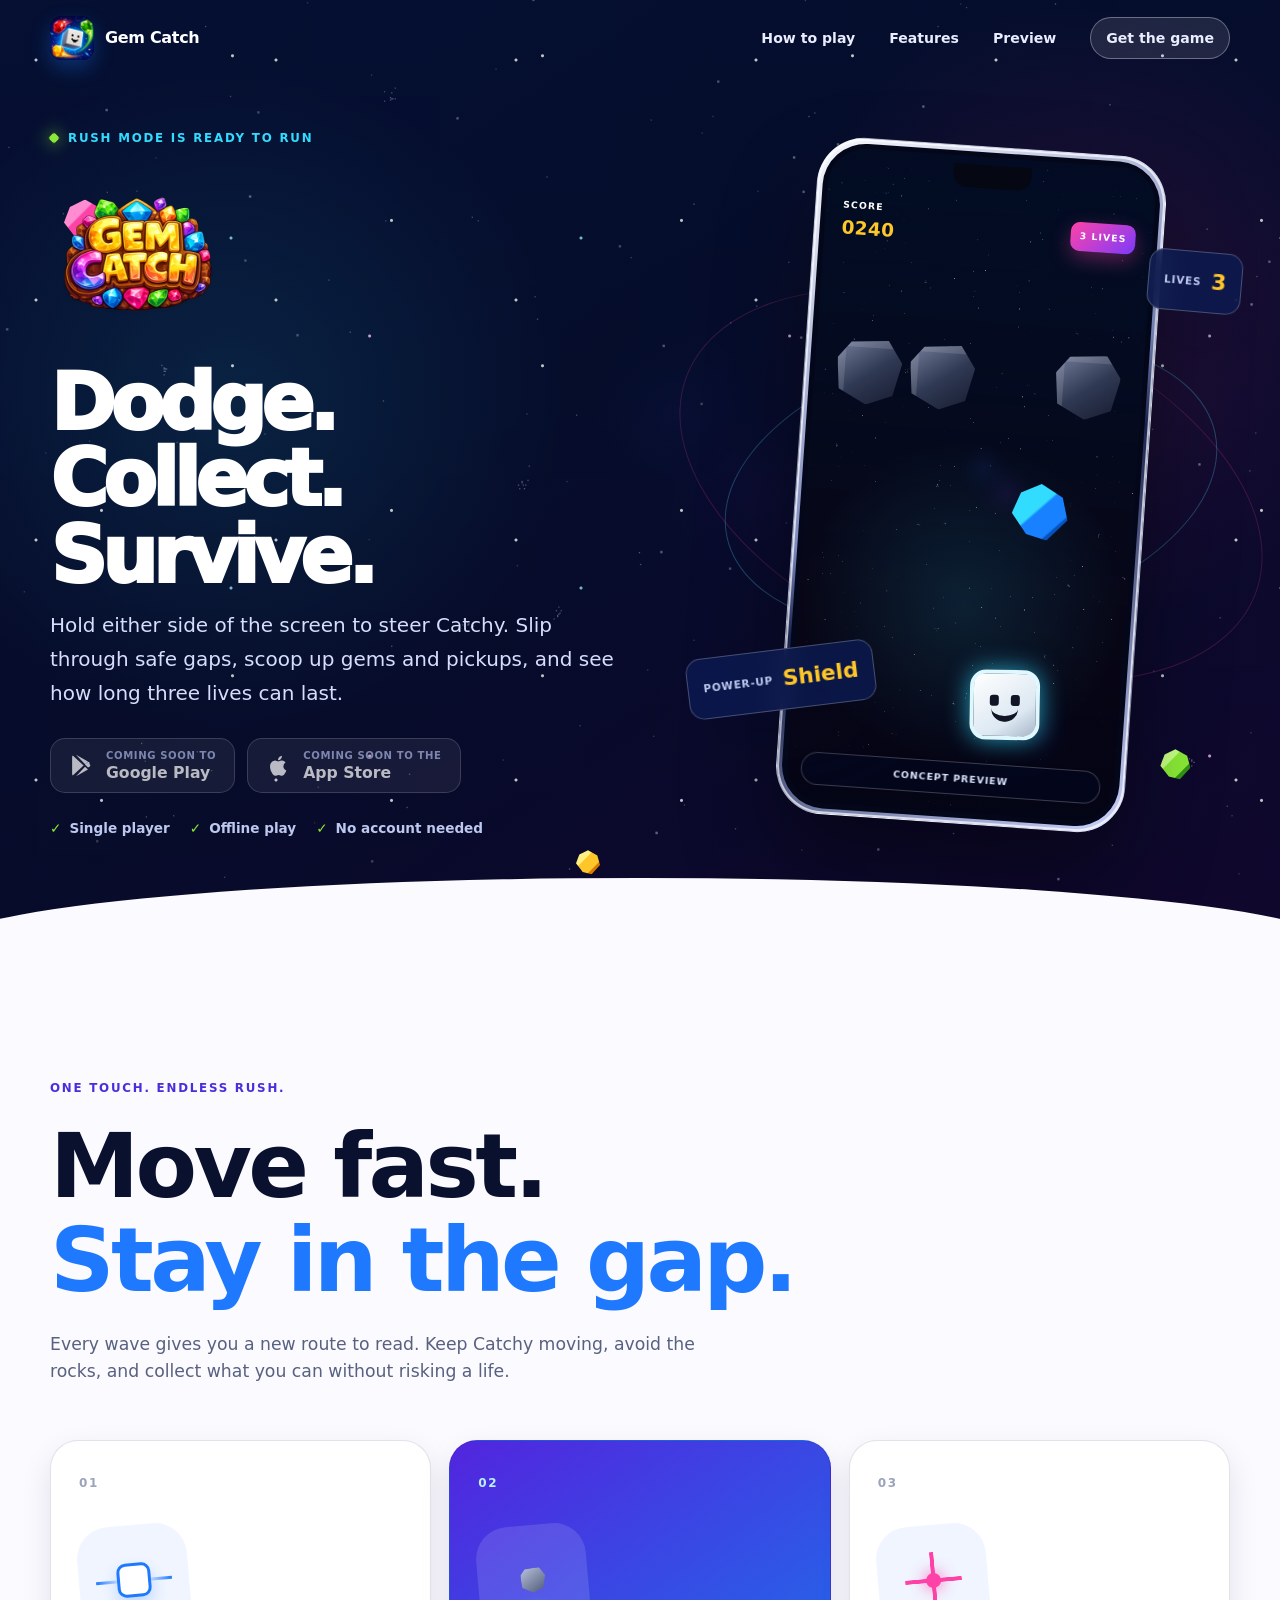
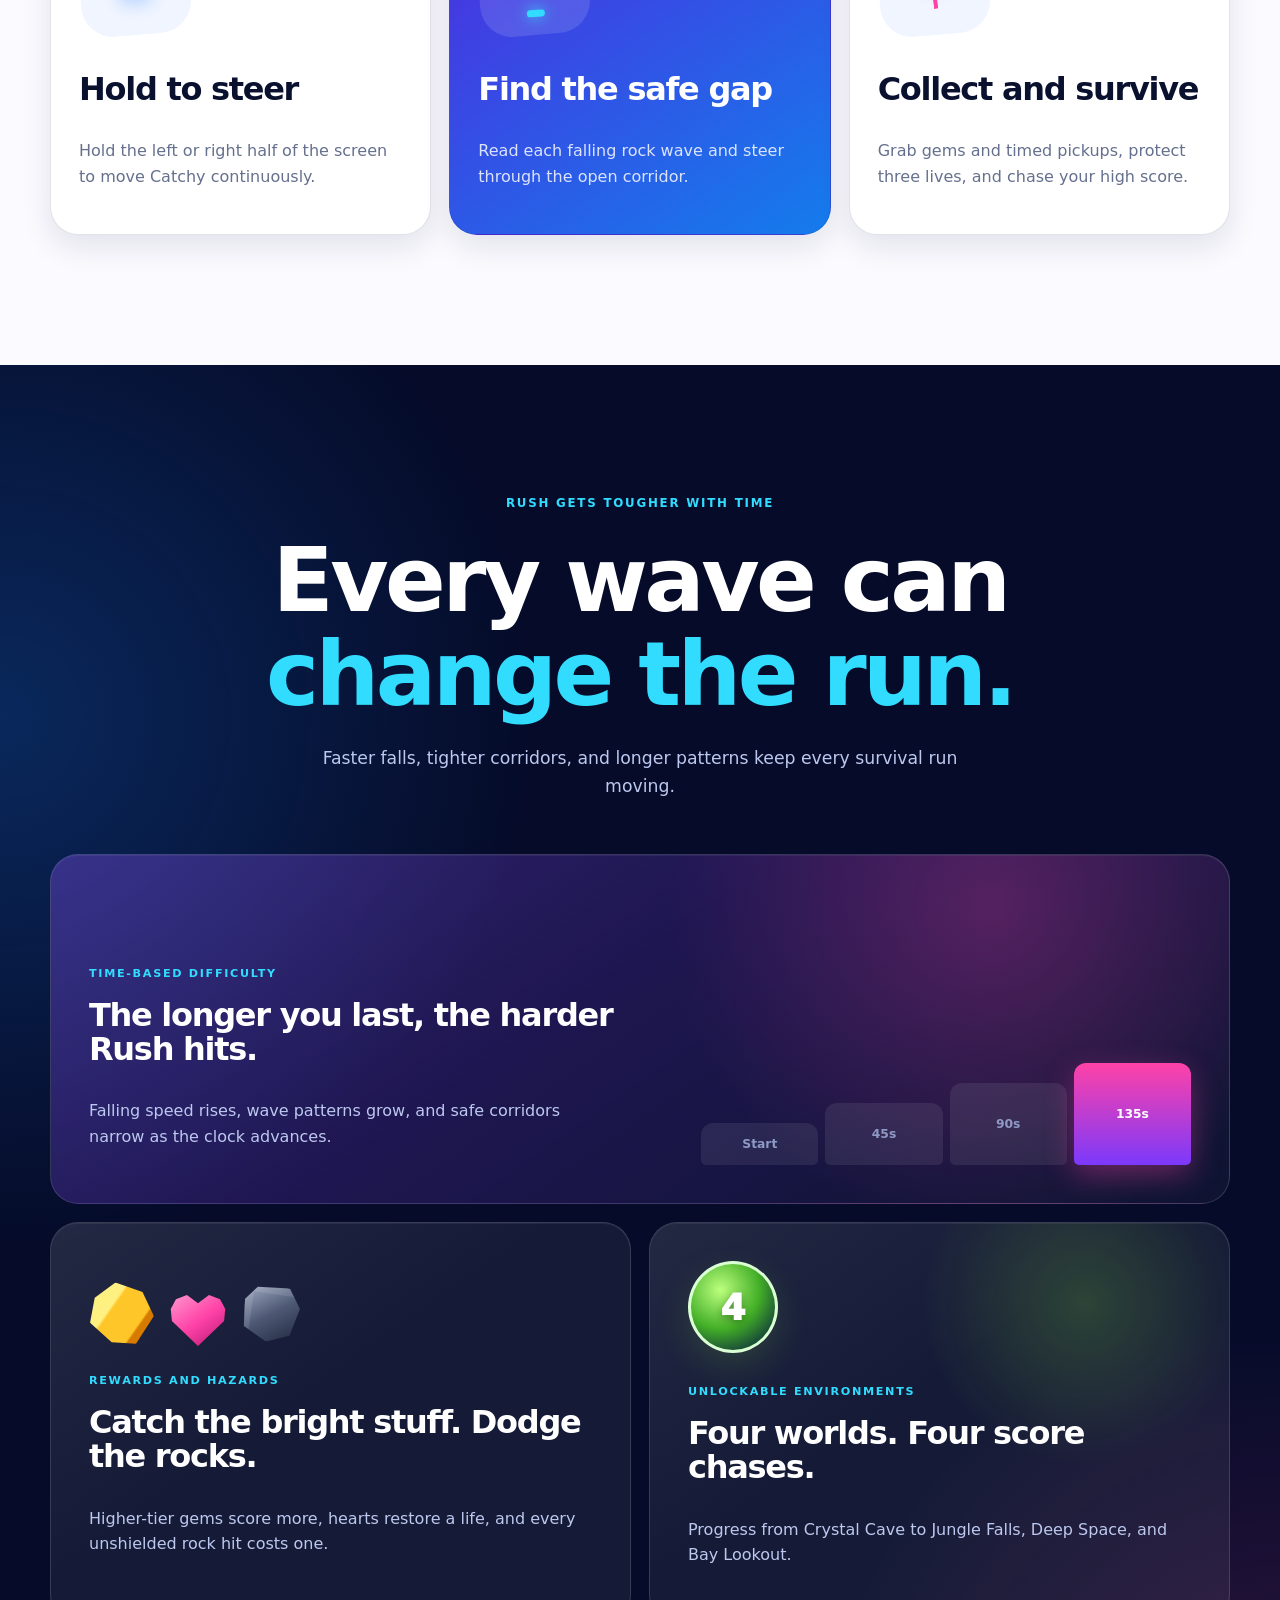
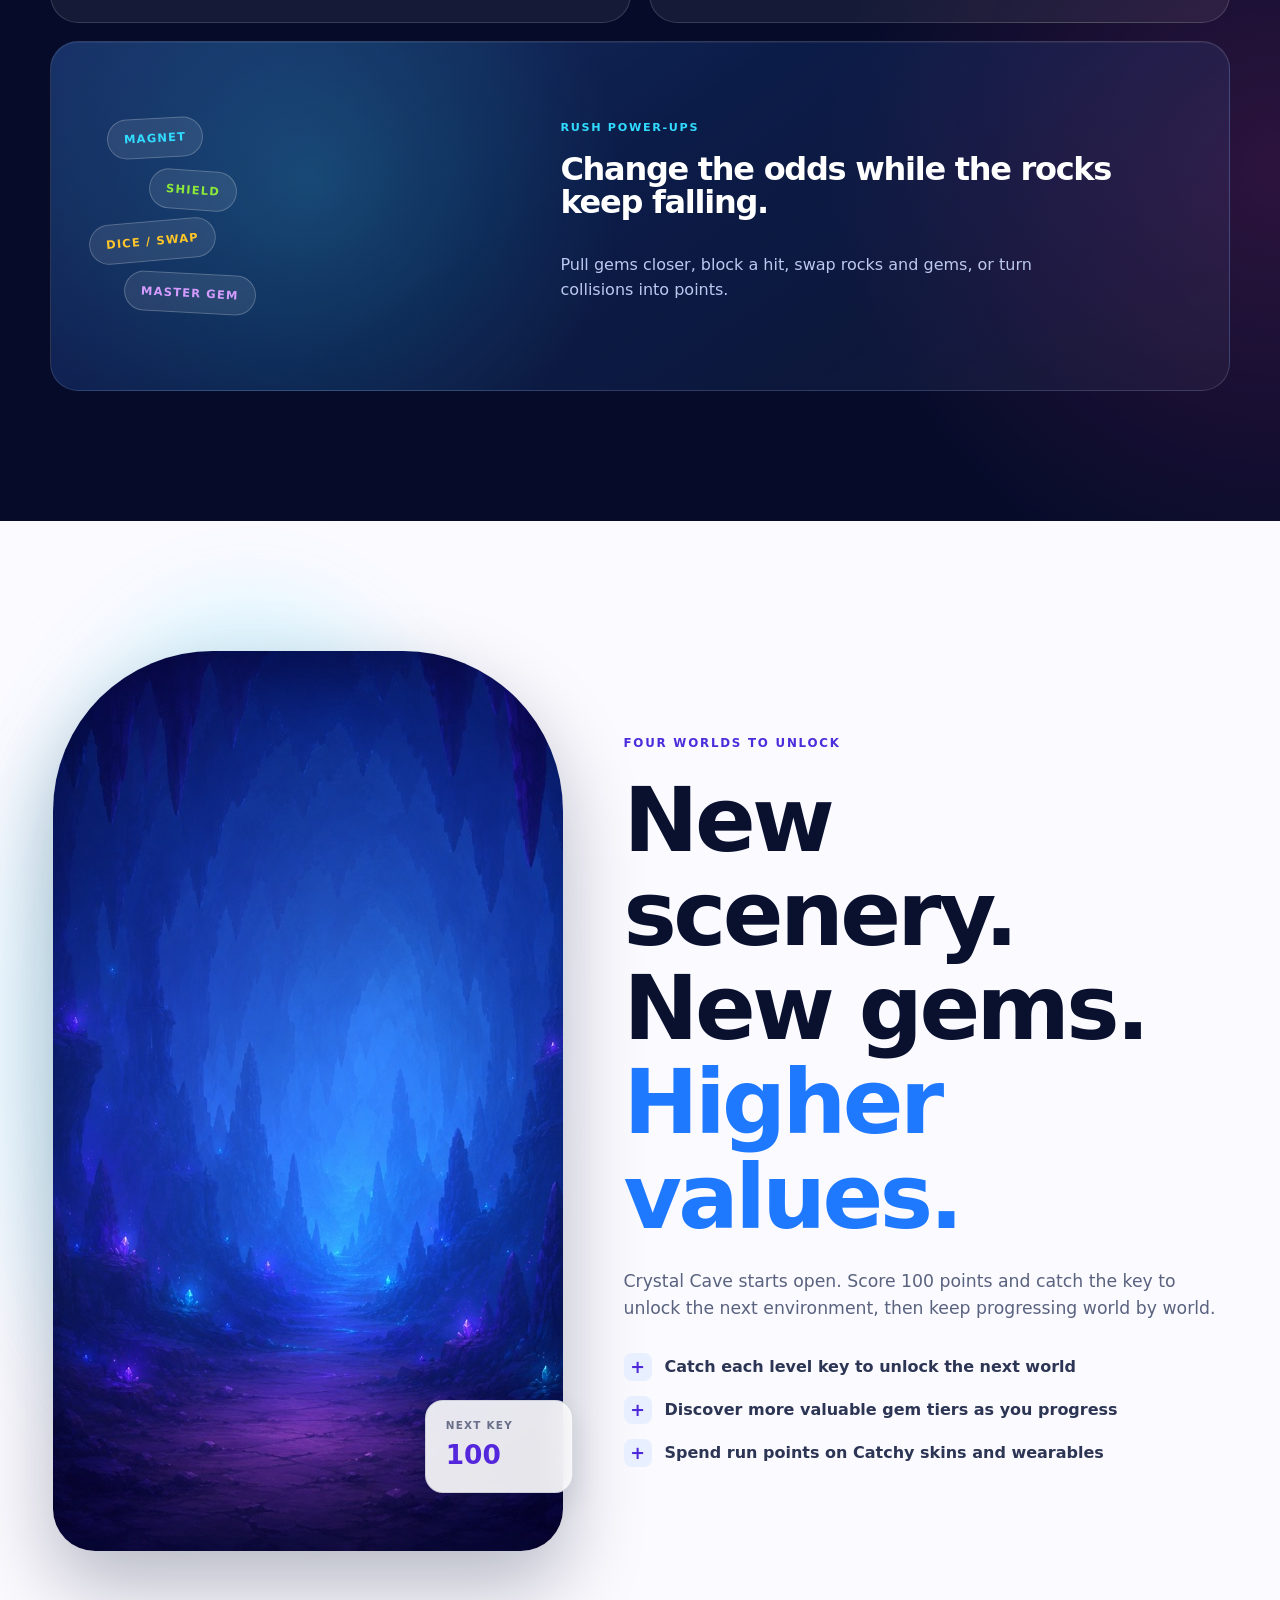
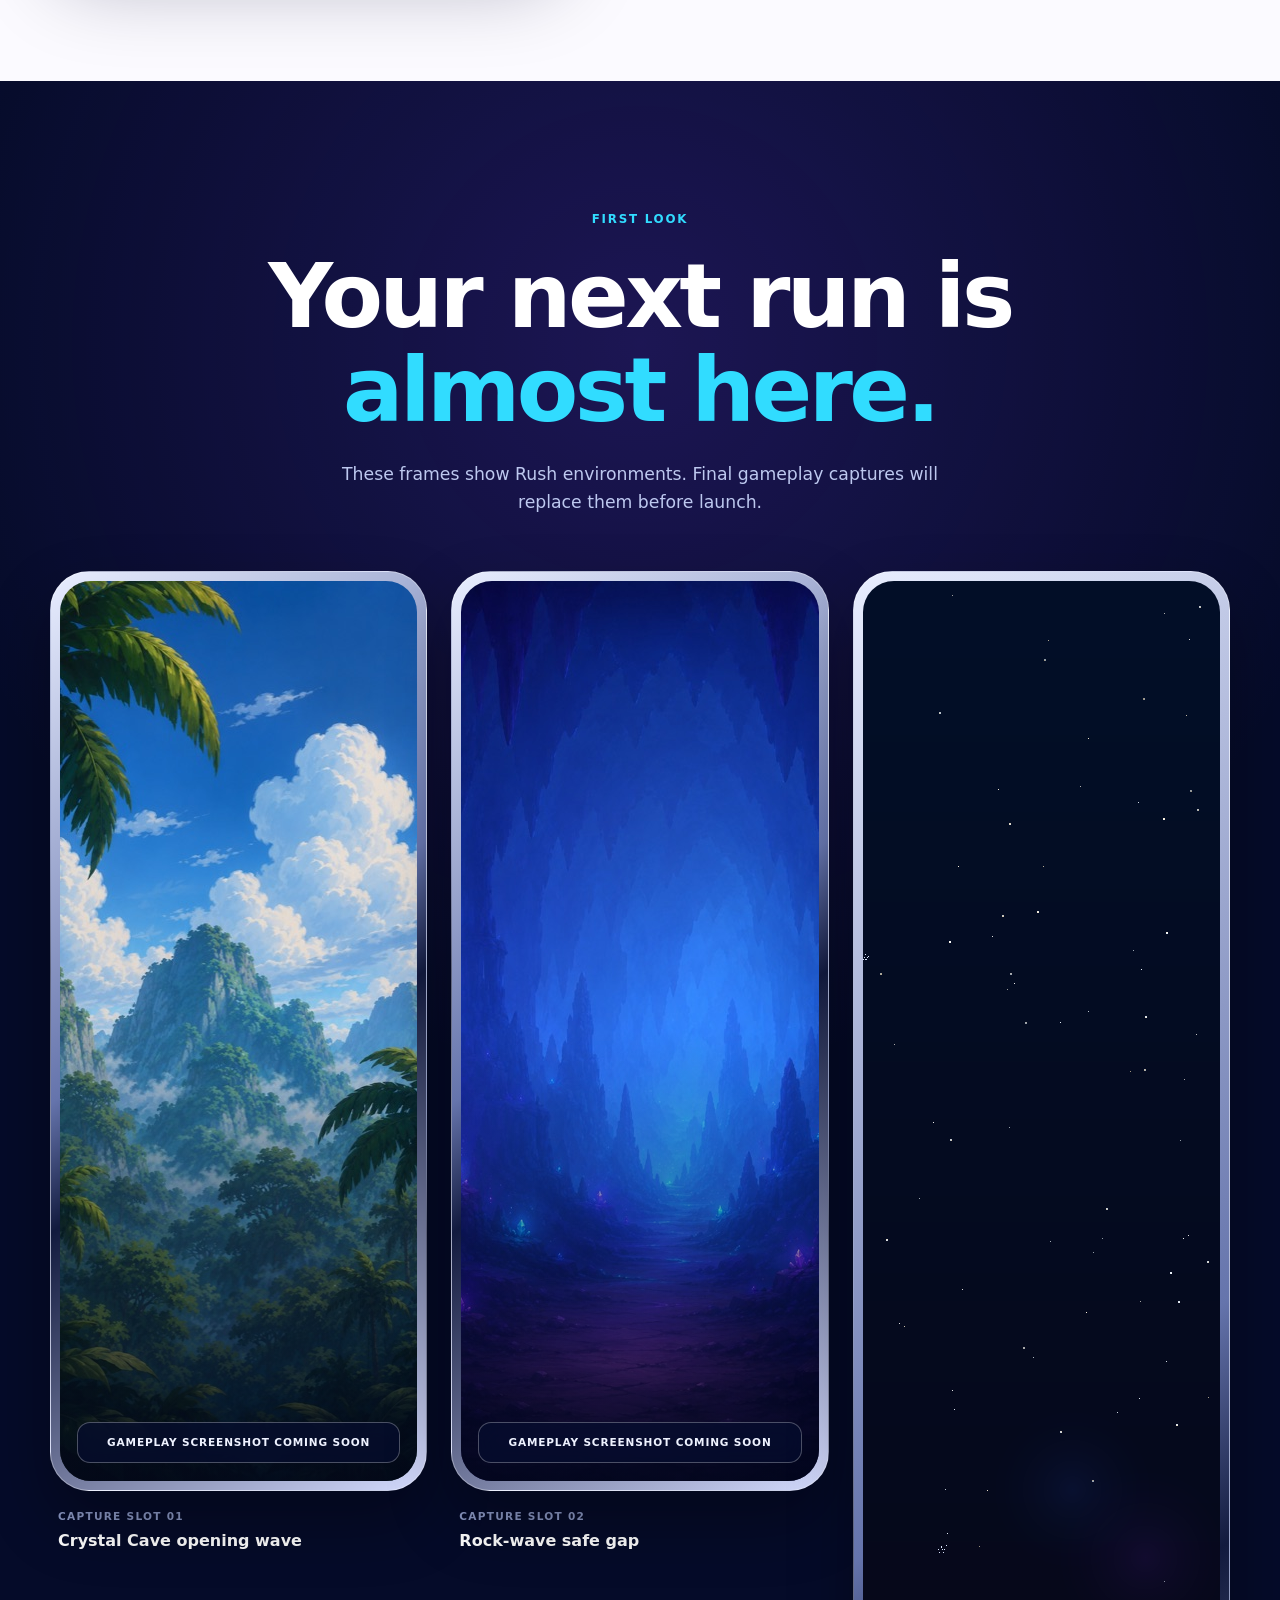
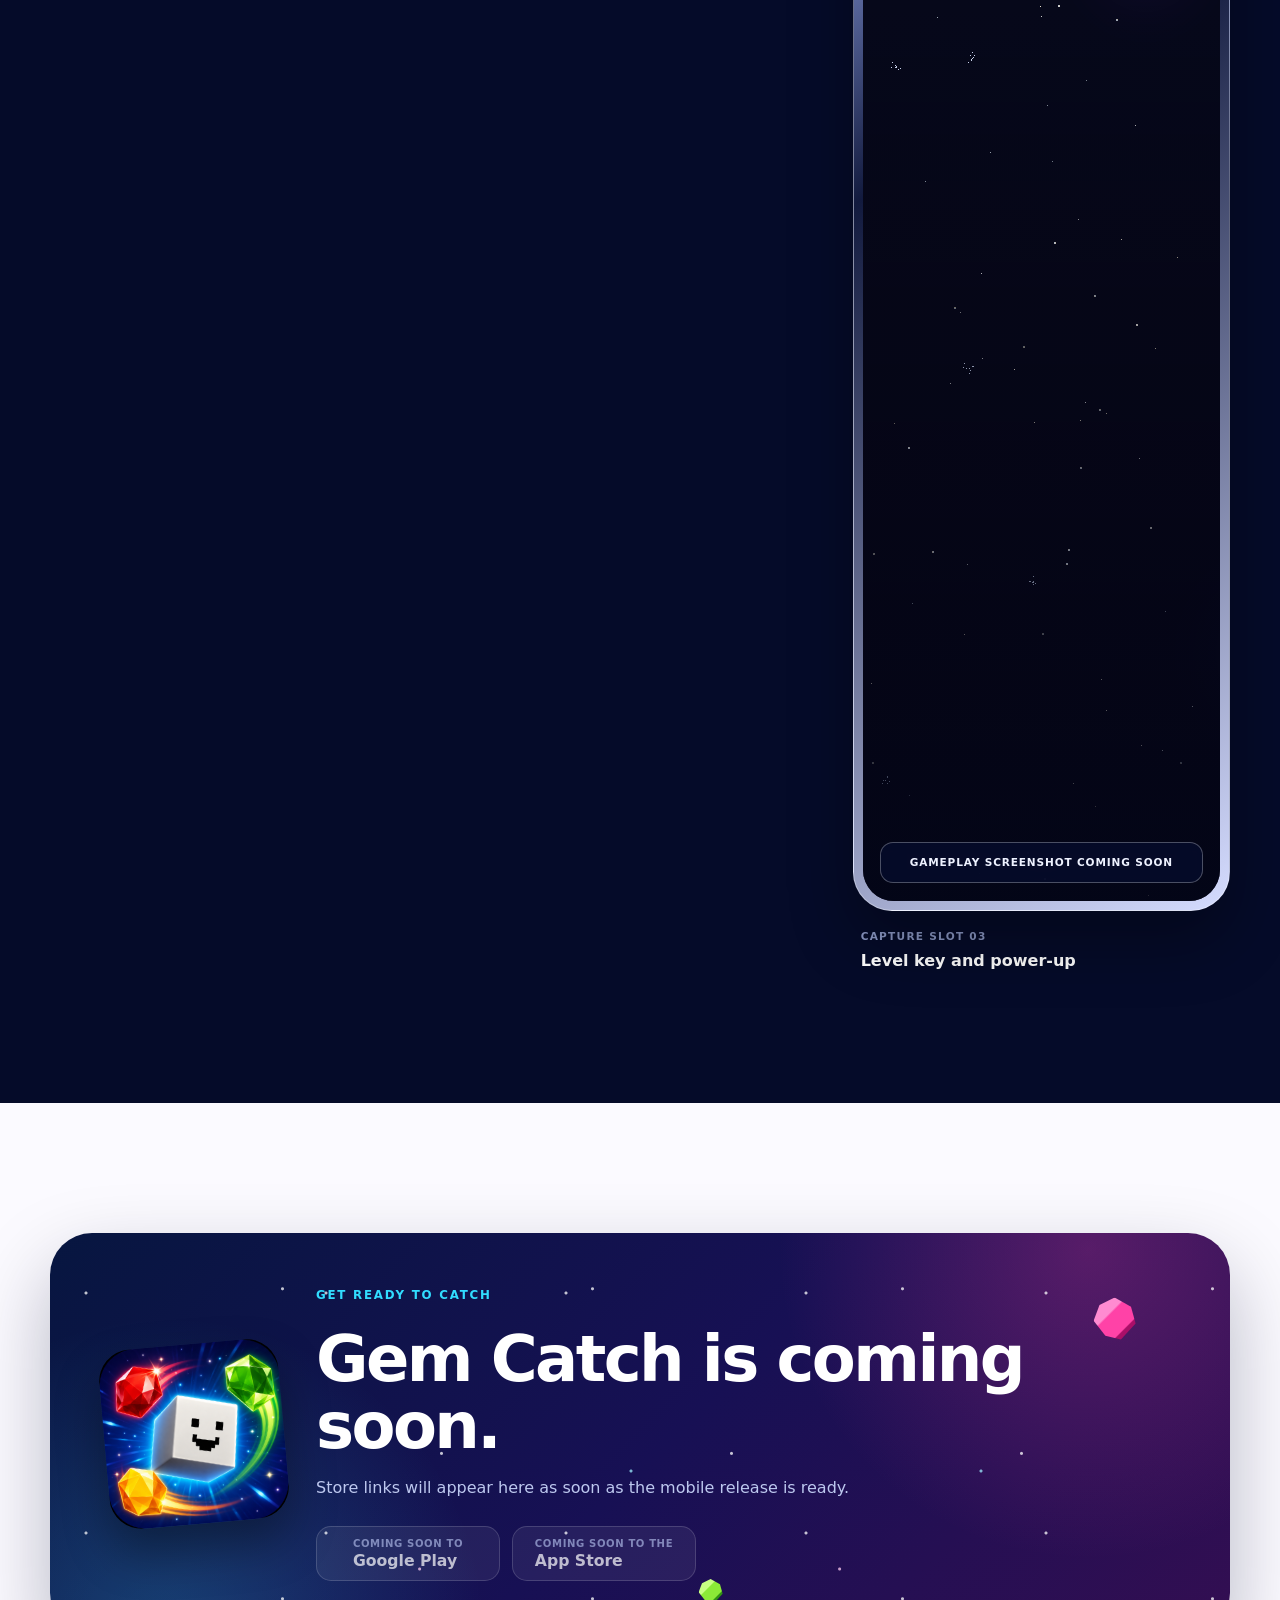
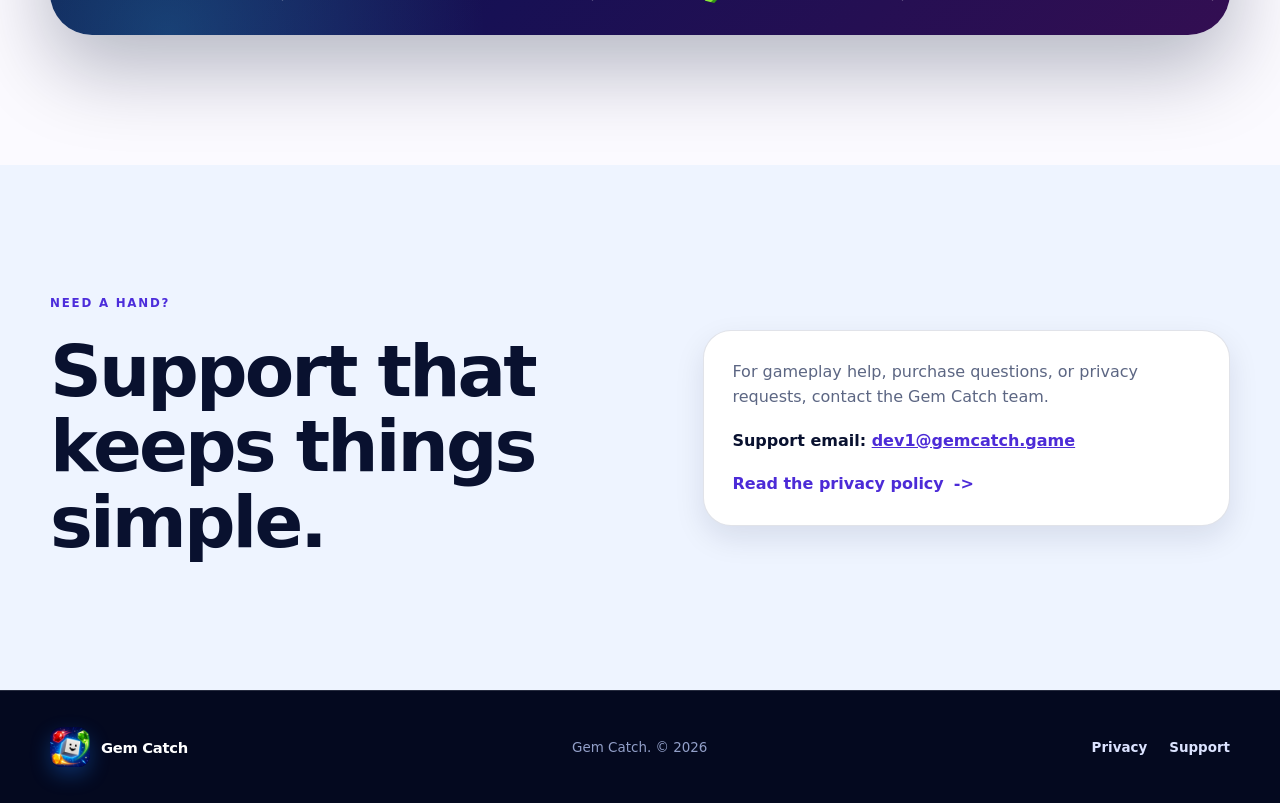
==== commit d57d76cc: "Update site for Rush gameplay Co-authored-by: Copilot App <223556219+Copilot@users.noreply.github.co" ====
--- a/index.html
+++ b/index.html
@@ -4,26 +4,27 @@
     <meta charset="utf-8">
     <meta name="viewport" content="width=device-width, initial-scale=1">
     <meta name="theme-color" content="#08184b">
-    <meta name="description" content="Position your catcher, predict every bounce, and build your streak in Gem Catch, a colorful single-player arcade game for mobile.">
+    <meta name="description" content="Steer Catchy through falling rock waves, collect gems and power-ups, and survive with three lives in Gem Catch's fast-paced Rush mode.">
     <meta name="robots" content="index, follow">
 
     <meta property="og:type" content="website">
     <meta property="og:site_name" content="Gem Catch">
-    <meta property="og:title" content="Gem Catch - Position. Predict. Catch.">
-    <meta property="og:description" content="A colorful single-player arcade game about clever positioning, wild bounces, and satisfying streaks.">
-    <meta property="og:image" content="./assets/images/social-card.jpg">
+    <meta property="og:title" content="Gem Catch - Dodge. Collect. Survive.">
+    <meta property="og:description" content="Steer through rock waves, collect valuable gems and power-ups, and chase a new high score in Rush mode.">
+    <meta property="og:url" content="https://aaronjosephm.github.io/gemCatchWebsite/">
+    <meta property="og:image" content="https://aaronjosephm.github.io/gemCatchWebsite/assets/images/social-card.jpg">
     <meta property="og:image:width" content="1200">
     <meta property="og:image:height" content="630">
     <meta property="og:image:alt" content="Gem Catch app icon on a deep blue background">
 
     <meta name="twitter:card" content="summary_large_image">
-    <meta name="twitter:title" content="Gem Catch - Position. Predict. Catch.">
-    <meta name="twitter:description" content="A colorful single-player arcade game about clever positioning, wild bounces, and satisfying streaks.">
-    <meta name="twitter:image" content="./assets/images/social-card.jpg">
-
-    <!-- OWNER_TODO: Add canonical and og:url after the public site URL is known. -->
-    <title>Gem Catch - Position. Predict. Catch.</title>
-
+    <meta name="twitter:title" content="Gem Catch - Dodge. Collect. Survive.">
+    <meta name="twitter:description" content="Steer through rock waves, collect valuable gems and power-ups, and chase a new high score in Rush mode.">
+    <meta name="twitter:image" content="https://aaronjosephm.github.io/gemCatchWebsite/assets/images/social-card.jpg">
+
+    <title>Gem Catch - Dodge. Collect. Survive.</title>
+
+    <link rel="canonical" href="https://aaronjosephm.github.io/gemCatchWebsite/">
     <link rel="icon" href="./assets/images/favicon.png" type="image/png">
     <link rel="apple-touch-icon" href="./assets/images/app-icon-192.png">
     <link rel="preload" href="./assets/images/gem-catch-logo.png" as="image">
@@ -60,7 +61,7 @@
 
         <div class="container hero-grid">
           <div class="hero-copy reveal">
-            <p class="eyebrow"><span class="eyebrow-dot"></span> A new arcade challenge is taking shape</p>
+            <p class="eyebrow"><span class="eyebrow-dot"></span> Rush mode is ready to run</p>
             <img
               class="hero-logo"
               src="./assets/images/gem-catch-logo.png"
@@ -69,10 +70,10 @@
               alt="Gem Catch"
             >
             <h1 class="sr-only">Gem Catch</h1>
-            <p class="hero-kicker">Position. Predict. Catch.</p>
+            <p class="hero-kicker">Dodge. Collect. Survive.</p>
             <p class="hero-description">
-              Place your catcher, read the bounce, and keep the streak alive.
-              Every drop is a quick test of instinct and strategy.
+              Hold either side of the screen to steer Catchy. Slip through safe
+              gaps, scoop up gems and pickups, and see how long three lives can last.
             </p>
 
             <div class="store-actions" aria-label="Store availability">
@@ -113,23 +114,27 @@
                 >
                 <div class="concept-hud">
                   <span>SCORE <strong>0240</strong></span>
-                  <span>x3 STREAK</span>
+                  <span>3 LIVES</span>
                 </div>
-                <div class="drop-line" aria-hidden="true"></div>
+                <div class="rock-wave" aria-hidden="true">
+                  <span></span><span></span><span class="rock-gap"></span><span></span>
+                </div>
                 <div class="play-gem" aria-hidden="true"></div>
-                <div class="catcher" aria-hidden="true">
-                  <span></span><span></span>
+                <div class="catchy-character" aria-hidden="true">
+                  <span class="catchy-eye"></span>
+                  <span class="catchy-eye"></span>
+                  <span class="catchy-smile"></span>
                 </div>
                 <div class="concept-label">Concept preview</div>
               </div>
             </div>
             <div class="score-chip score-chip-top" aria-hidden="true">
-              <span>Streak</span>
-              <strong>x5</strong>
+              <span>Lives</span>
+              <strong>3</strong>
             </div>
             <div class="score-chip score-chip-bottom" aria-hidden="true">
-              <span>Golden catch</span>
-              <strong>+5x</strong>
+              <span>Power-up</span>
+              <strong>Shield</strong>
             </div>
           </div>
         </div>
@@ -140,38 +145,38 @@
       <section class="section section-light" id="how-to-play">
         <div class="container">
           <div class="section-heading reveal">
-            <p class="eyebrow eyebrow-dark">Three steps to your next high score</p>
-            <h2>Easy to learn.<br><span>Tricky to master.</span></h2>
+            <p class="eyebrow eyebrow-dark">One touch. Endless Rush.</p>
+            <h2>Move fast.<br><span>Stay in the gap.</span></h2>
             <p>
-              Each drop gives you a moment to choose. Place the catcher, watch
-              the path unfold, and turn a good read into a great streak.
+              Every wave gives you a new route to read. Keep Catchy moving,
+              avoid the rocks, and collect what you can without risking a life.
             </p>
           </div>
 
           <ol class="steps-grid">
             <li class="step-card reveal">
               <span class="step-number">01</span>
-              <div class="step-icon step-icon-place" aria-hidden="true">
+              <div class="step-icon step-icon-steer" aria-hidden="true">
                 <span></span>
               </div>
-              <h3>Pick your position</h3>
-              <p>Tap the play field during the countdown to move your catcher into place.</p>
+              <h3>Hold to steer</h3>
+              <p>Hold the left or right half of the screen to move Catchy continuously.</p>
             </li>
             <li class="step-card featured reveal reveal-delay-short">
               <span class="step-number">02</span>
-              <div class="step-icon step-icon-predict" aria-hidden="true">
+              <div class="step-icon step-icon-dodge" aria-hidden="true">
                 <span></span>
               </div>
-              <h3>Read the bounce</h3>
-              <p>Follow the falling gem as walls and movement reshape its path.</p>
+              <h3>Find the safe gap</h3>
+              <p>Read each falling rock wave and steer through the open corridor.</p>
             </li>
             <li class="step-card reveal reveal-delay">
               <span class="step-number">03</span>
-              <div class="step-icon step-icon-catch" aria-hidden="true">
+              <div class="step-icon step-icon-collect" aria-hidden="true">
                 <span></span>
               </div>
-              <h3>Catch and chain</h3>
-              <p>Land consecutive catches to climb the combo tiers and push your score.</p>
+              <h3>Collect and survive</h3>
+              <p>Grab gems and timed pickups, protect three lives, and chase your high score.</p>
             </li>
           </ol>
         </div>
@@ -180,20 +185,20 @@
       <section class="section features-section" id="features">
         <div class="container">
           <div class="section-heading section-heading-centered reveal">
-            <p class="eyebrow">More than a lucky catch</p>
-            <h2>Every drop can <span>change the run.</span></h2>
-            <p>Smart choices, special gems, and escalating pressure keep each score chase moving.</p>
+            <p class="eyebrow">Rush gets tougher with time</p>
+            <h2>Every wave can <span>change the run.</span></h2>
+            <p>Faster falls, tighter corridors, and longer patterns keep every survival run moving.</p>
           </div>
 
           <div class="feature-grid">
-            <article class="feature-card feature-card-wide feature-combo reveal">
+            <article class="feature-card feature-card-wide feature-rush reveal">
               <div class="feature-copy">
-                <span class="feature-tag">Combo system</span>
-                <h3>Build the streak. Raise the stakes.</h3>
-                <p>Chain catches to climb five multiplier tiers. One miss sends the streak back to the start.</p>
-              </div>
-              <div class="combo-meter" aria-label="Combo multiplier tiers from one to five">
-                <span>x1</span><span>x2</span><span>x3</span><span>x4</span><span class="active">x5</span>
+                <span class="feature-tag">Time-based difficulty</span>
+                <h3>The longer you last, the harder Rush hits.</h3>
+                <p>Falling speed rises, wave patterns grow, and safe corridors narrow as the clock advances.</p>
+              </div>
+              <div class="rush-meter" aria-label="Rush difficulty rising over time">
+                <span>Start</span><span>45s</span><span>90s</span><span class="active">135s</span>
               </div>
             </article>
 
@@ -201,30 +206,31 @@
               <div class="feature-gems" aria-hidden="true">
                 <span class="mini-gem mini-gem-gold"></span>
                 <span class="mini-heart"></span>
-                <span class="mini-bomb"></span>
-              </div>
-              <span class="feature-tag">Special drops</span>
-              <h3>Know what to catch</h3>
-              <p>Golden gems boost points, hearts add a life, and bombs are best left alone.</p>
+                <span class="mini-rock"></span>
+              </div>
+              <span class="feature-tag">Rewards and hazards</span>
+              <h3>Catch the bright stuff. Dodge the rocks.</h3>
+              <p>Higher-tier gems score more, hearts restore a life, and every unshielded rock hit costs one.</p>
             </article>
 
-            <article class="feature-card feature-daily reveal">
-              <div class="calendar-icon" aria-hidden="true"><span>24</span></div>
-              <span class="feature-tag">Daily challenge</span>
-              <h3>A fresh run every day</h3>
-              <p>Return to a daily seeded challenge and try to beat your own best score.</p>
+            <article class="feature-card feature-worlds reveal">
+              <div class="world-count" aria-hidden="true"><span>4</span></div>
+              <span class="feature-tag">Unlockable environments</span>
+              <h3>Four worlds. Four score chases.</h3>
+              <p>Progress from Crystal Cave to Jungle Falls, Deep Space, and Bay Lookout.</p>
             </article>
 
             <article class="feature-card feature-card-wide feature-power reveal reveal-delay-short">
               <div class="power-art" aria-hidden="true">
-                <span class="power-pill">WIDE</span>
+                <span class="power-pill">MAGNET</span>
                 <span class="power-pill">SHIELD</span>
-                <span class="power-pill">2x SCORE</span>
+                <span class="power-pill">DICE / SWAP</span>
+                <span class="power-pill">MASTER GEM</span>
               </div>
               <div class="feature-copy">
-                <span class="feature-tag">Power-ups</span>
-                <h3>Turn one catch into an advantage</h3>
-                <p>Widen the catcher, guard your streak with a shield, or double the points until your next miss.</p>
+                <span class="feature-tag">Rush power-ups</span>
+                <h3>Change the odds while the rocks keep falling.</h3>
+                <p>Pull gems closer, block a hit, swap rocks and gems, or turn collisions into points.</p>
               </div>
             </article>
           </div>
@@ -242,21 +248,21 @@
               loading="lazy"
             >
             <div class="world-score">
-              <span>Milestone</span>
-              <strong>2,500</strong>
+              <span>Next key</span>
+              <strong>100</strong>
             </div>
           </div>
           <div class="world-copy reveal reveal-delay-short">
-            <p class="eyebrow eyebrow-dark">The run keeps evolving</p>
-            <h2>Faster gems.<br>Smaller targets.<br><span>Bigger scores.</span></h2>
+            <p class="eyebrow eyebrow-dark">Four worlds to unlock</p>
+            <h2>New scenery.<br>New gems.<br><span>Higher values.</span></h2>
             <p>
-              The challenge ramps as your score climbs. Gems speed up, targets
-              shrink, and milestone rewards give you a reason to chase one more catch.
+              Crystal Cave starts open. Score 100 points and catch the key to
+              unlock the next environment, then keep progressing world by world.
             </p>
             <ul class="check-list">
-              <li><span aria-hidden="true">+</span> Milestone rewards at major score thresholds</li>
-              <li><span aria-hidden="true">+</span> Bonus lives from progress and heart gems</li>
-              <li><span aria-hidden="true">+</span> Pick-up-and-play controls designed for mobile</li>
+              <li><span aria-hidden="true">+</span> Catch each level key to unlock the next world</li>
+              <li><span aria-hidden="true">+</span> Discover more valuable gem tiers as you progress</li>
+              <li><span aria-hidden="true">+</span> Spend run points on Catchy skins and wearables</li>
             </ul>
           </div>
         </div>
@@ -267,7 +273,7 @@
           <div class="section-heading section-heading-centered reveal">
             <p class="eyebrow">First look</p>
             <h2>Your next run is <span>almost here.</span></h2>
-            <p>These frames show in-game environments. Final gameplay screenshots will be added before launch.</p>
+            <p>These frames show Rush environments. Final gameplay captures will replace them before launch.</p>
           </div>
 
           <div class="preview-grid">
@@ -282,7 +288,7 @@
                 >
                 <span class="preview-placeholder">Gameplay screenshot coming soon</span>
               </div>
-              <figcaption><span>Capture slot 01</span>Main menu</figcaption>
+              <figcaption><span>Capture slot 01</span>Crystal Cave opening wave</figcaption>
             </figure>
             <figure class="preview-card preview-card-raised reveal reveal-delay-short">
               <div class="preview-phone">
@@ -295,7 +301,7 @@
                 >
                 <span class="preview-placeholder">Gameplay screenshot coming soon</span>
               </div>
-              <figcaption><span>Capture slot 02</span>Run in progress</figcaption>
+              <figcaption><span>Capture slot 02</span>Rock-wave safe gap</figcaption>
             </figure>
             <figure class="preview-card reveal reveal-delay">
               <div class="preview-phone">
@@ -308,7 +314,7 @@
                 >
                 <span class="preview-placeholder">Gameplay screenshot coming soon</span>
               </div>
-              <figcaption><span>Capture slot 03</span>Daily challenge</figcaption>
+              <figcaption><span>Capture slot 03</span>Level key and power-up</figcaption>
             </figure>
           </div>
         </div>
--- a/assets/css/styles.css
+++ b/assets/css/styles.css
@@ -473,16 +473,27 @@
   box-shadow: 0 7px 20px rgba(255, 66, 167, 0.35);
 }
 
-.drop-line {
-  position: absolute;
-  top: 145px;
-  left: 50%;
+.rock-wave {
+  position: absolute;
+  top: 190px;
+  right: 22px;
+  left: 22px;
   z-index: 2;
-  width: 2px;
-  height: 155px;
-  background: linear-gradient(180deg, rgba(60, 226, 255, 0), rgba(60, 226, 255, 0.8));
-  transform: rotate(-14deg);
-  transform-origin: top center;
+  display: grid;
+  grid-template-columns: repeat(4, 1fr);
+  gap: 8px;
+}
+
+.rock-wave span:not(.rock-gap) {
+  aspect-ratio: 1;
+  background: linear-gradient(145deg, #77809d, #303953 52%, #151b31);
+  clip-path: polygon(20% 5%, 77% 0, 100% 34%, 88% 84%, 48% 100%, 5% 78%, 0 30%);
+  box-shadow: inset 8px 8px 0 rgba(255, 255, 255, 0.12);
+  filter: drop-shadow(0 10px 8px rgba(0, 0, 0, 0.35));
+}
+
+.rock-gap {
+  visibility: hidden;
 }
 
 .play-gem,
@@ -495,44 +506,54 @@
 
 .play-gem {
   position: absolute;
-  top: 294px;
-  left: 42%;
+  top: 322px;
+  left: 63%;
   z-index: 3;
   width: 56px;
   height: 56px;
   animation: gem-float 2.7s ease-in-out infinite;
 }
 
-.catcher {
-  position: absolute;
-  bottom: 71px;
+.catchy-character {
+  position: absolute;
+  bottom: 76px;
+  left: 65%;
+  z-index: 3;
+  width: 70px;
+  height: 70px;
+  border: 4px solid #dff7ff;
+  border-radius: 16px;
+  background: linear-gradient(145deg, #fff, #dce8f2 68%, #a8b5c7);
+  box-shadow: 0 0 24px rgba(49, 220, 255, 0.7);
+  transform: translateX(-50%) rotate(-3deg);
+}
+
+.catchy-eye {
+  position: absolute;
+  top: 21px;
+  width: 9px;
+  height: 11px;
+  border-radius: 3px;
+  background: #111525;
+}
+
+.catchy-eye:first-child {
+  left: 16px;
+}
+
+.catchy-eye:nth-child(2) {
+  right: 16px;
+}
+
+.catchy-smile {
+  position: absolute;
+  bottom: 14px;
   left: 50%;
-  z-index: 3;
-  width: 92px;
-  height: 64px;
-  border: 5px solid #ecf8ff;
-  border-top: 0;
-  border-radius: 8px 8px 18px 18px;
-  background: linear-gradient(180deg, rgba(49, 220, 255, 0.2), rgba(49, 220, 255, 0.6));
-  box-shadow: 0 0 22px rgba(49, 220, 255, 0.65);
-  transform: translateX(-50%) perspective(70px) rotateX(-8deg);
-}
-
-.catcher span {
-  position: absolute;
-  top: -6px;
-  width: 8px;
-  height: 8px;
-  border-radius: 50%;
-  background: var(--white);
-}
-
-.catcher span:first-child {
-  left: -6px;
-}
-
-.catcher span:last-child {
-  right: -6px;
+  width: 27px;
+  height: 14px;
+  border-bottom: 6px solid #111525;
+  border-radius: 0 0 20px 20px;
+  transform: translateX(-50%);
 }
 
 .concept-label {
@@ -761,41 +782,43 @@
   background: rgba(255, 255, 255, 0.12);
 }
 
-.step-icon-place::before {
-  width: 62px;
-  height: 28px;
-  border: 5px solid var(--blue);
-  border-top: 0;
-  border-radius: 4px 4px 12px 12px;
+.step-icon-steer::before {
+  width: 76px;
+  height: 3px;
+  background: linear-gradient(90deg, var(--blue), transparent 35% 65%, var(--blue));
   content: "";
 }
 
-.step-icon-place span {
-  position: absolute;
-  top: 25px;
-  width: 29px;
-  height: 29px;
-  background: linear-gradient(135deg, #fff, var(--pink) 35%, #8625b8);
-  clip-path: polygon(50% 0, 100% 40%, 72% 100%, 25% 92%, 0 35%);
-}
-
-.step-icon-predict::before {
-  width: 58px;
-  height: 58px;
-  border: 4px dashed var(--cyan);
-  border-radius: 50%;
+.step-icon-steer span {
+  position: absolute;
+  width: 34px;
+  height: 34px;
+  border: 3px solid var(--blue);
+  border-radius: 9px;
+  background: var(--white);
+  box-shadow: 0 8px 15px rgba(30, 121, 255, 0.24);
+}
+
+.step-icon-dodge::before {
+  width: 25px;
+  height: 25px;
+  background: linear-gradient(145deg, #b7c0d9, #4c5876);
+  clip-path: polygon(20% 5%, 77% 0, 100% 34%, 88% 84%, 48% 100%, 5% 78%, 0 30%);
+  box-shadow: -35px 0 0 #687594, 35px 0 0 #687594;
   content: "";
 }
 
-.step-icon-predict span {
-  position: absolute;
-  width: 28px;
-  height: 28px;
-  background: linear-gradient(135deg, #fff, var(--gold) 35%, #f36e19);
-  clip-path: polygon(50% 0, 100% 35%, 75% 100%, 20% 92%, 0 38%);
-}
-
-.step-icon-catch::before {
+.step-icon-dodge span {
+  position: absolute;
+  bottom: 18px;
+  width: 18px;
+  height: 7px;
+  border-radius: 999px;
+  background: var(--cyan);
+  box-shadow: 0 0 14px var(--cyan);
+}
+
+.step-icon-collect::before {
   width: 57px;
   height: 57px;
   border-radius: 50%;
@@ -805,7 +828,7 @@
   content: "";
 }
 
-.step-icon-catch span {
+.step-icon-collect span {
   position: absolute;
   width: 15px;
   height: 15px;
@@ -877,7 +900,7 @@
   text-transform: uppercase;
 }
 
-.feature-combo {
+.feature-rush {
   display: grid;
   align-items: end;
   background:
@@ -885,7 +908,7 @@
     linear-gradient(145deg, rgba(125, 54, 255, 0.3), rgba(255, 255, 255, 0.04));
 }
 
-.combo-meter {
+.rush-meter {
   position: relative;
   z-index: 2;
   display: flex;
@@ -893,7 +916,7 @@
   gap: 7px;
 }
 
-.combo-meter span {
+.rush-meter span {
   display: grid;
   flex: 1;
   height: 42px;
@@ -905,19 +928,15 @@
   font-weight: 900;
 }
 
-.combo-meter span:nth-child(2) {
-  height: 55px;
-}
-
-.combo-meter span:nth-child(3) {
-  height: 69px;
-}
-
-.combo-meter span:nth-child(4) {
-  height: 83px;
-}
-
-.combo-meter span.active {
+.rush-meter span:nth-child(2) {
+  height: 62px;
+}
+
+.rush-meter span:nth-child(3) {
+  height: 82px;
+}
+
+.rush-meter span.active {
   height: 102px;
   background: linear-gradient(180deg, var(--pink), #7b39fb);
   color: var(--white);
@@ -952,64 +971,39 @@
   filter: drop-shadow(0 0 14px rgba(255, 66, 167, 0.5));
 }
 
-.mini-bomb {
-  position: relative;
+.mini-rock {
   width: 56px;
   height: 56px;
-  border: 3px solid #8290bd;
-  border-radius: 50%;
-  background: radial-gradient(circle at 34% 28%, #596385, #131932 66%);
-  box-shadow: 0 0 20px rgba(139, 234, 55, 0.14);
+  background: linear-gradient(145deg, #a4aec6, #4d5874 50%, #20273d);
+  clip-path: polygon(20% 5%, 77% 0, 100% 34%, 88% 84%, 48% 100%, 5% 78%, 0 30%);
+  box-shadow: inset 8px 8px 0 rgba(255, 255, 255, 0.1);
+  filter: drop-shadow(0 10px 8px rgba(0, 0, 0, 0.3));
   transform: rotate(8deg);
 }
 
-.mini-bomb::before {
-  position: absolute;
-  top: -22px;
-  right: 1px;
-  width: 24px;
-  height: 25px;
-  border-top: 4px solid var(--gold);
-  border-radius: 50%;
-  content: "";
-  transform: rotate(34deg);
-}
-
-.mini-bomb::after {
-  position: absolute;
-  top: -23px;
-  right: 0;
-  width: 8px;
-  height: 8px;
-  border-radius: 50%;
-  background: var(--gold);
-  box-shadow: 0 0 11px var(--gold);
-  content: "";
-}
-
-.feature-daily {
+.feature-worlds {
   background:
     radial-gradient(circle at 75% 20%, rgba(139, 234, 55, 0.2), transparent 30%),
     rgba(255, 255, 255, 0.065);
 }
 
-.calendar-icon {
+.world-count {
   display: grid;
   width: 90px;
   height: 92px;
   margin-bottom: 24px;
   place-items: center;
   border: 3px solid #d9ffd1;
-  border-radius: 19px;
-  background: linear-gradient(180deg, var(--green) 0 25%, rgba(139, 234, 55, 0.1) 26%);
+  border-radius: 50%;
+  background: radial-gradient(circle at 35% 30%, #b9ff78, #3dad20 48%, #154d30 76%);
   box-shadow: 0 12px 34px rgba(139, 234, 55, 0.15);
 }
 
-.calendar-icon span {
-  margin-top: 19px;
+.world-count span {
   color: var(--white);
-  font-size: 1.75rem;
+  font-size: 2.25rem;
   font-weight: 950;
+  text-shadow: 0 3px 8px rgba(0, 0, 0, 0.35);
 }
 
 .feature-power {
@@ -1056,6 +1050,12 @@
 .power-pill:nth-child(3) {
   color: var(--gold);
   transform: rotate(-5deg);
+}
+
+.power-pill:nth-child(4) {
+  margin-left: 35px;
+  color: #d59cff;
+  transform: rotate(3deg);
 }
 
 .world-section {
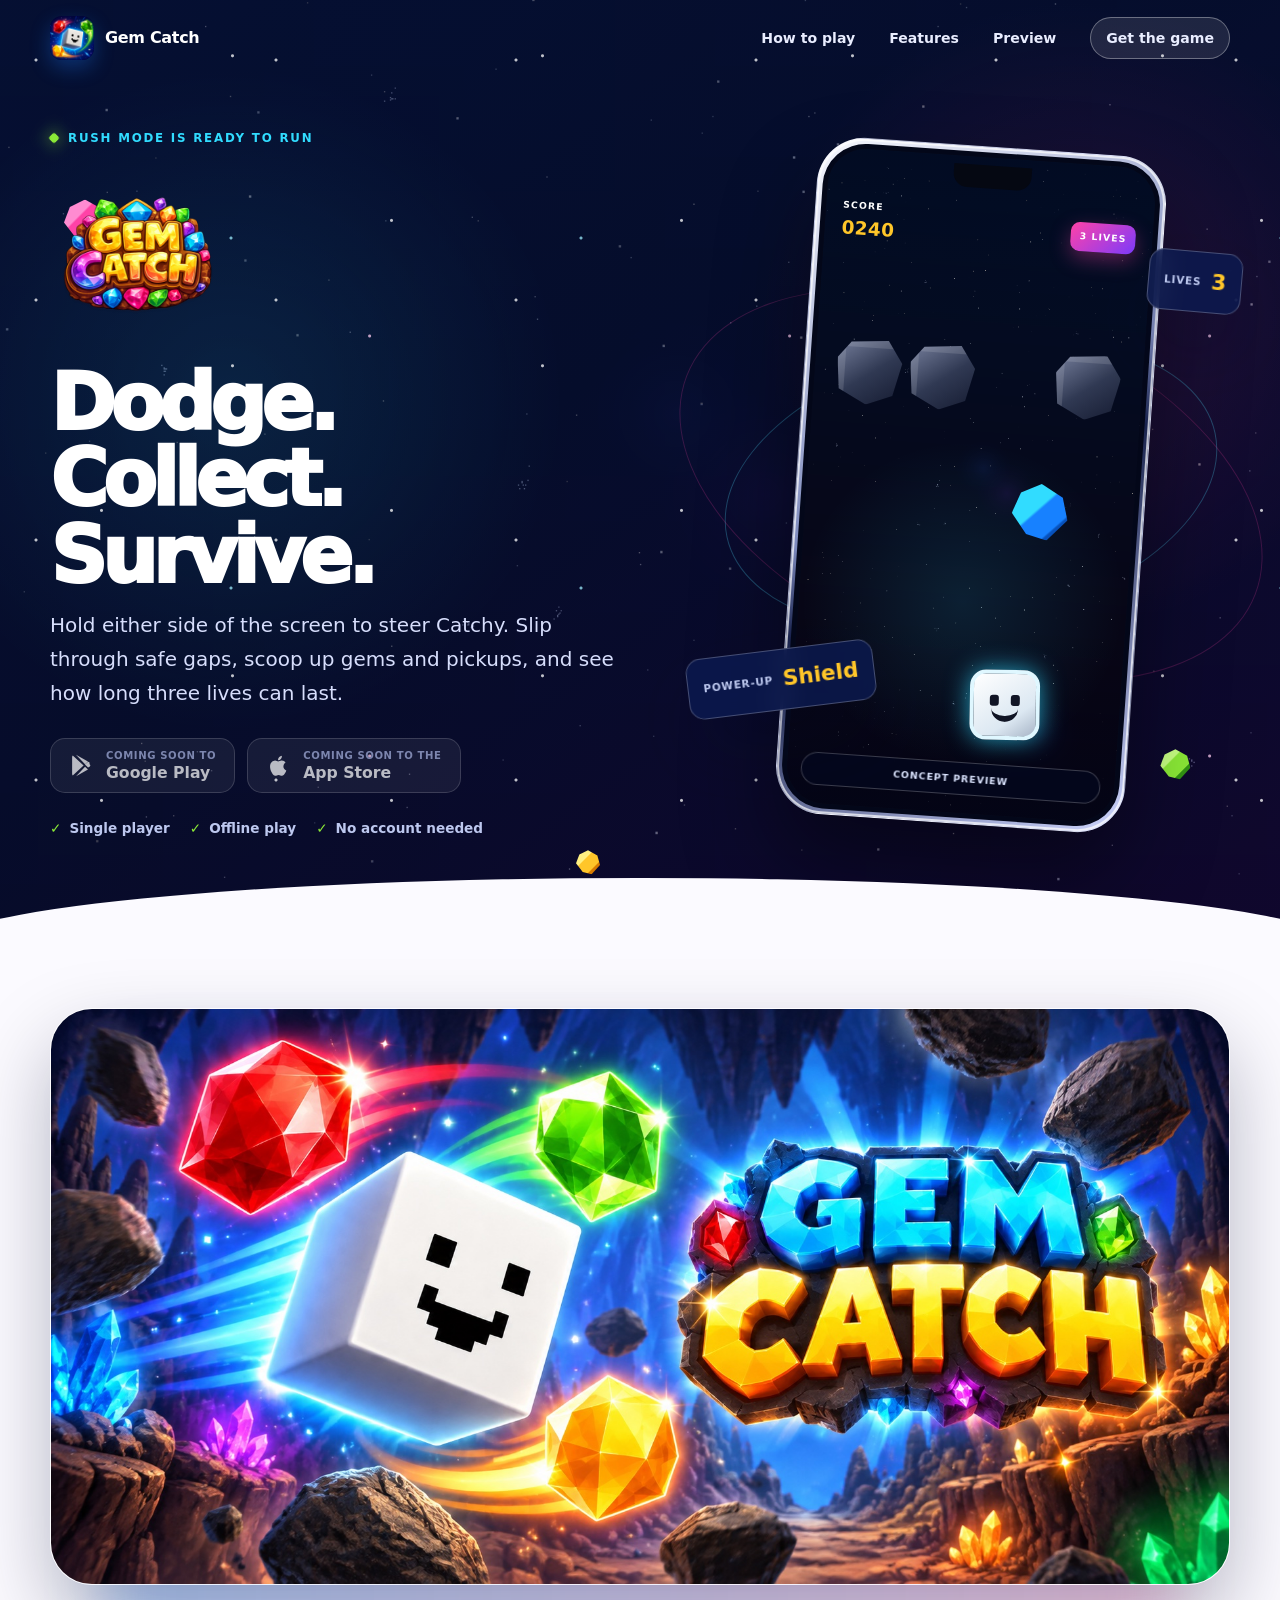
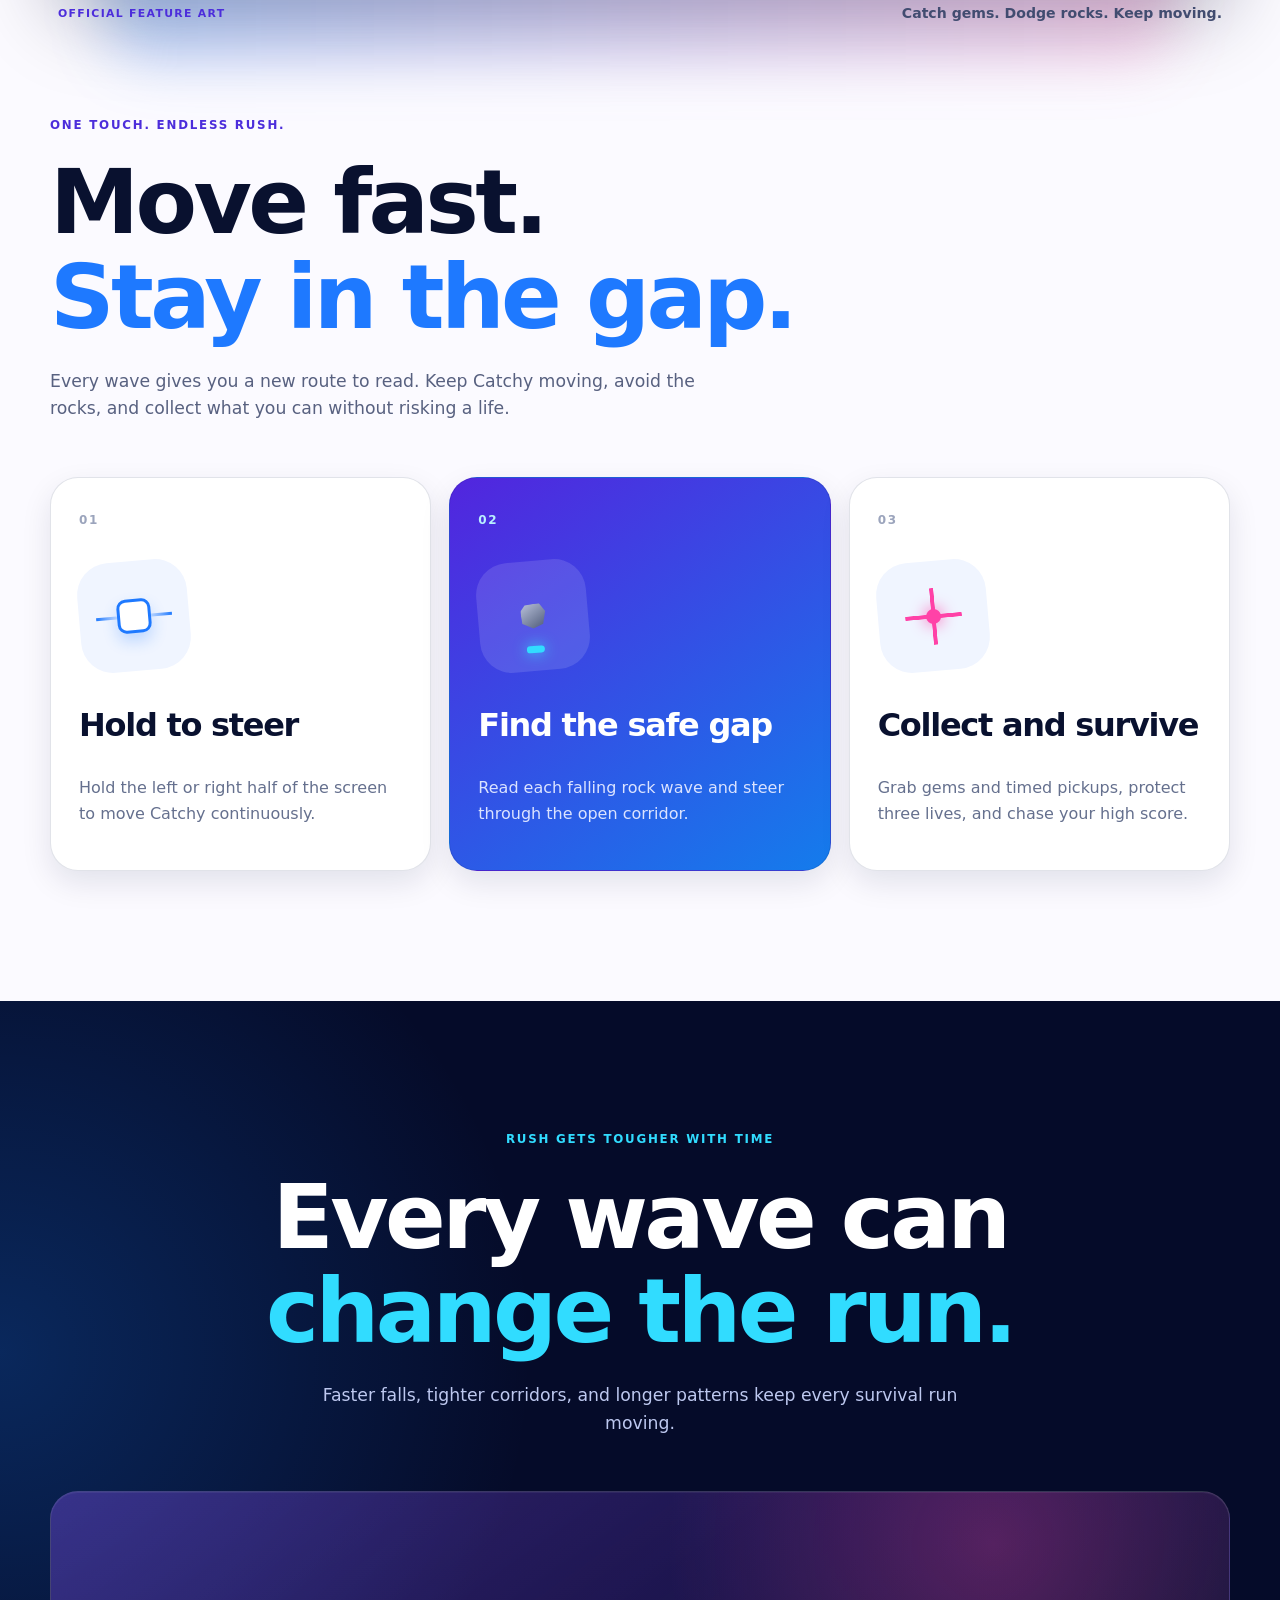
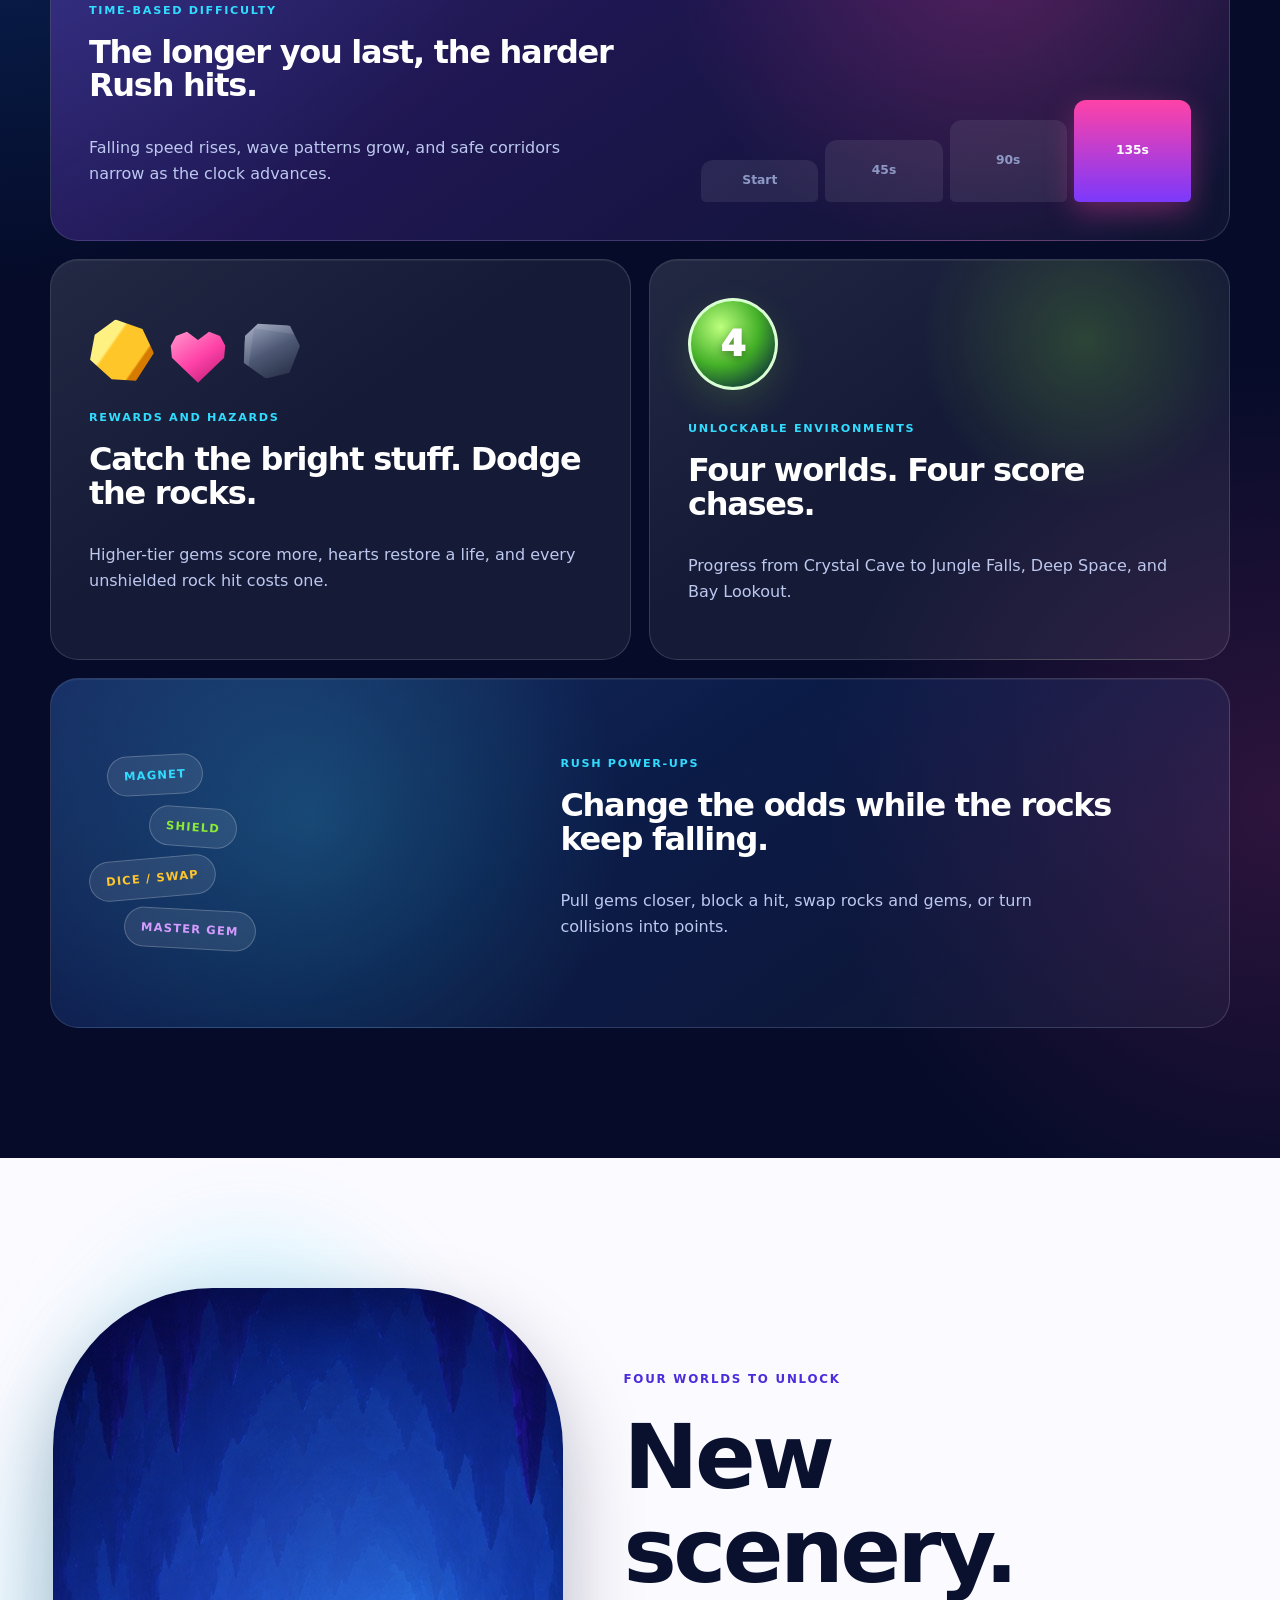
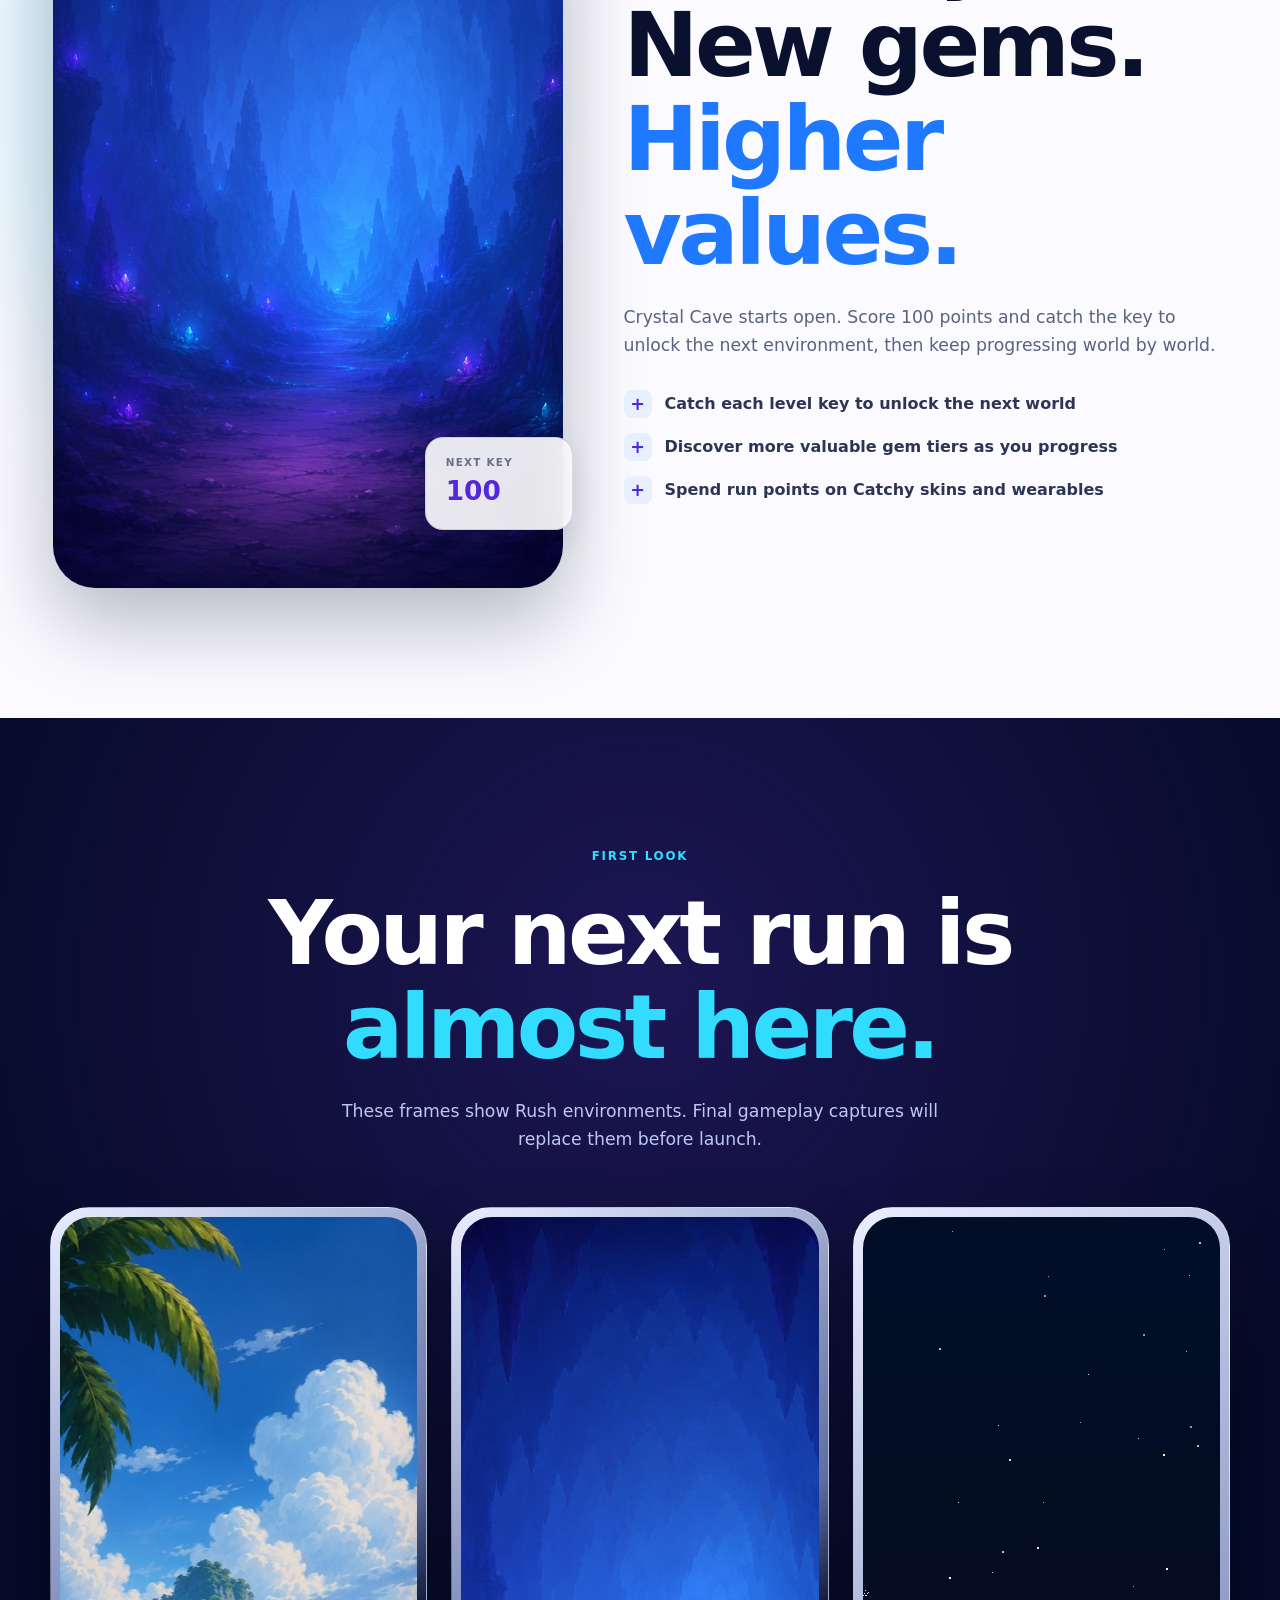
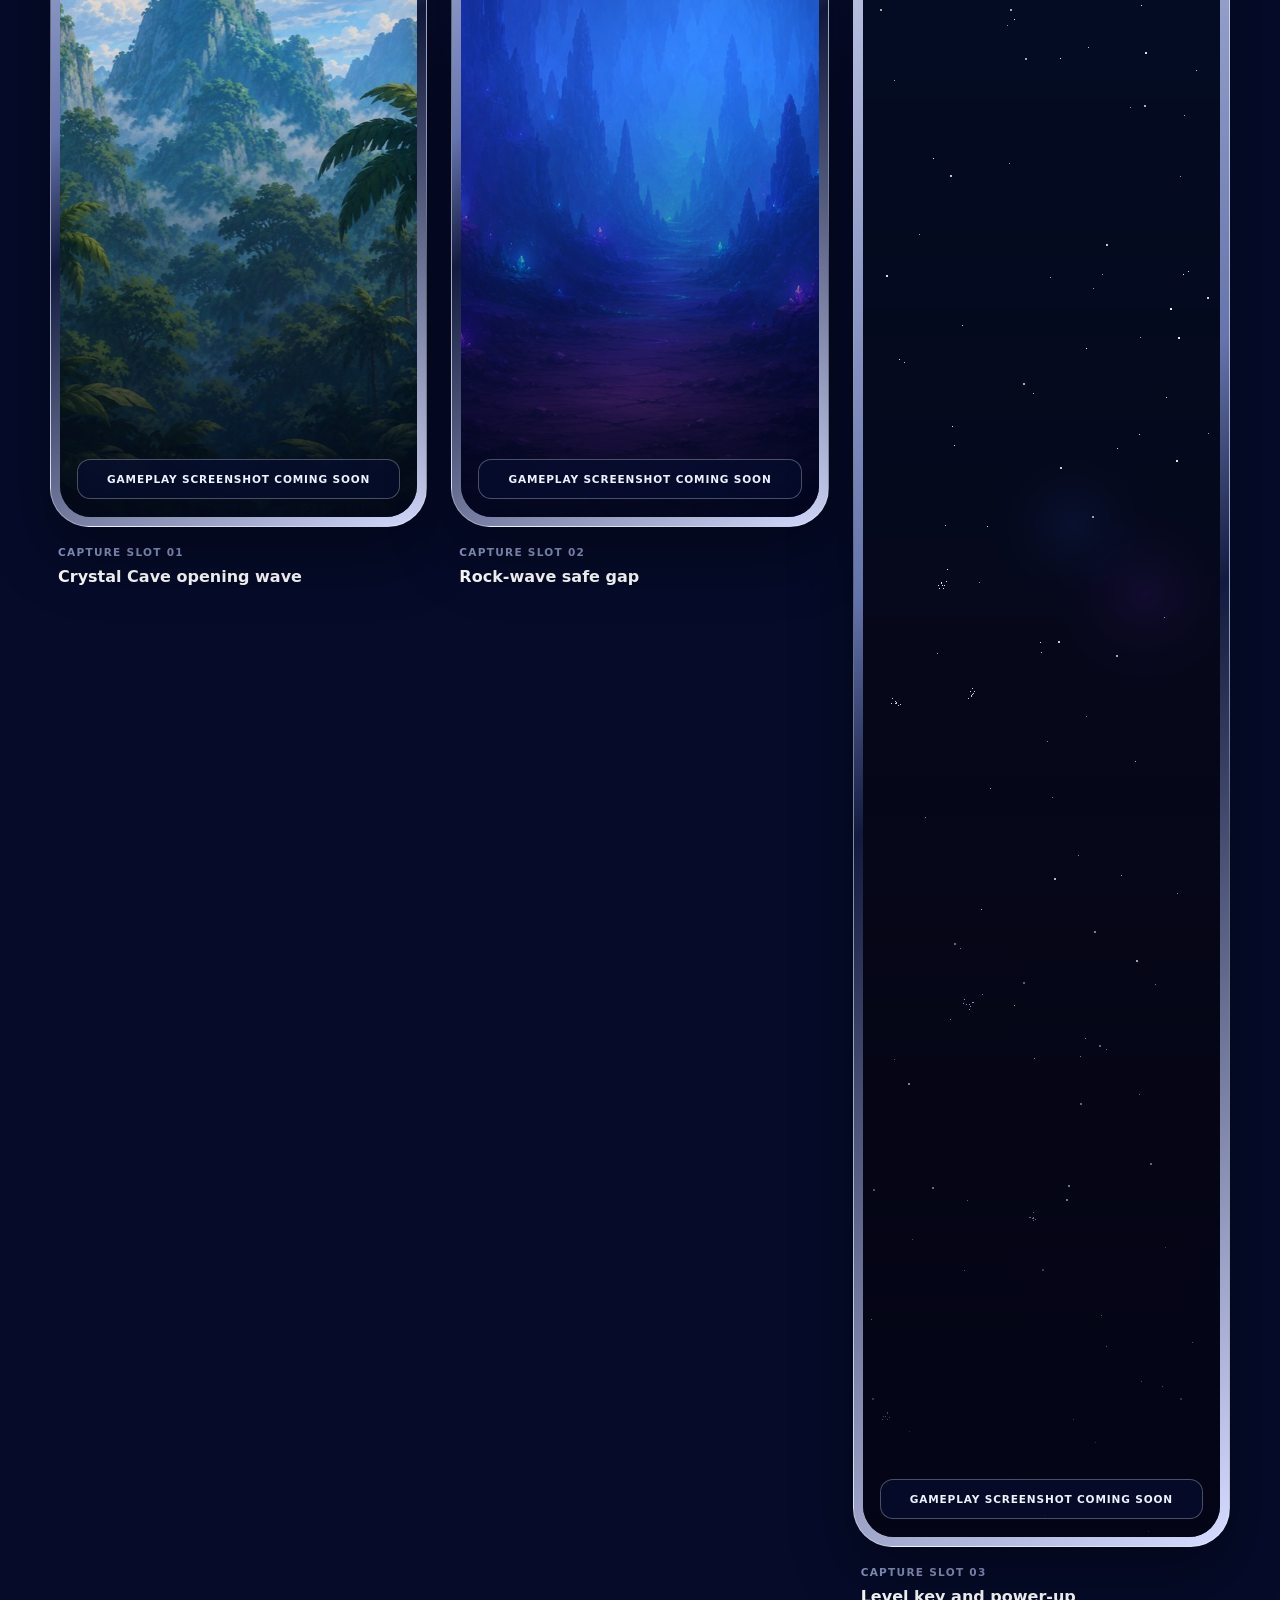
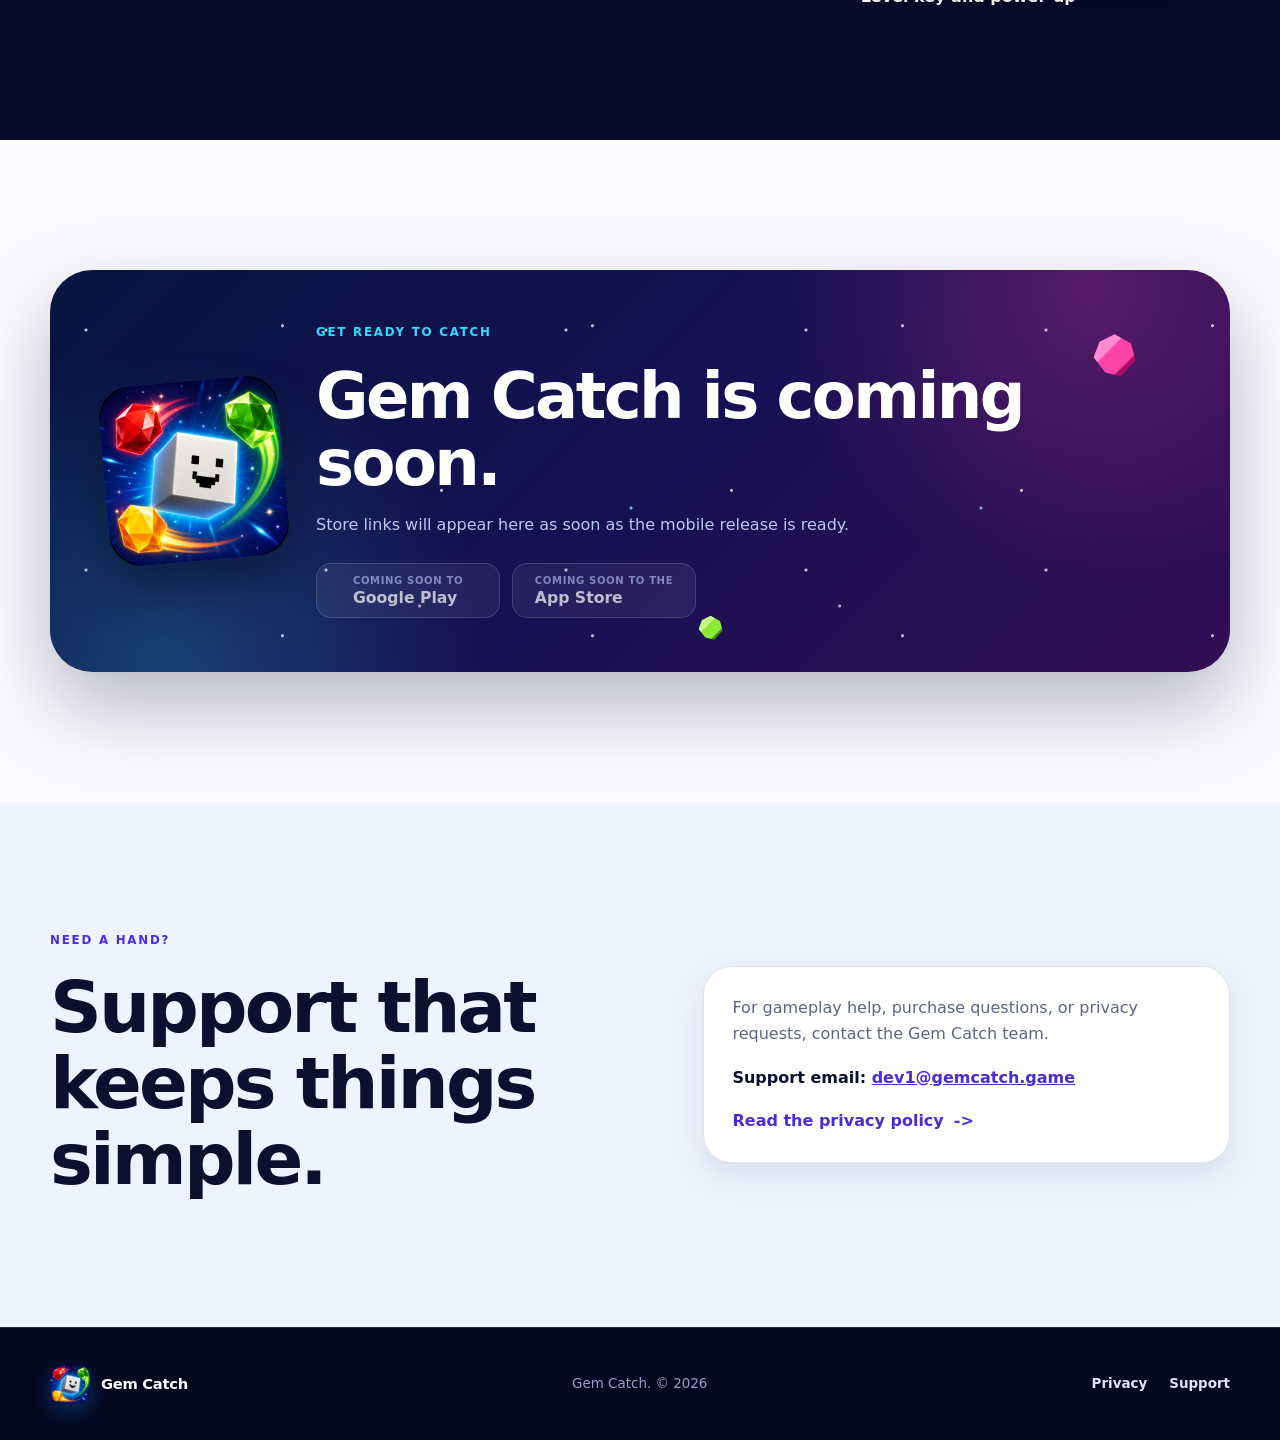
==== commit 361b97e5: "Add official feature artwork Co-authored-by: Copilot App <223556219+Copilot@users.noreply.github.com" ====
--- a/index.html
+++ b/index.html
@@ -11,20 +11,20 @@
     <meta property="og:site_name" content="Gem Catch">
     <meta property="og:title" content="Gem Catch - Dodge. Collect. Survive.">
     <meta property="og:description" content="Steer through rock waves, collect valuable gems and power-ups, and chase a new high score in Rush mode.">
-    <meta property="og:url" content="https://aaronjosephm.github.io/gemCatchWebsite/">
-    <meta property="og:image" content="https://aaronjosephm.github.io/gemCatchWebsite/assets/images/social-card.jpg">
+    <meta property="og:url" content="https://gemcatch.app/">
+    <meta property="og:image" content="https://gemcatch.app/assets/images/social-card.jpg">
     <meta property="og:image:width" content="1200">
     <meta property="og:image:height" content="630">
-    <meta property="og:image:alt" content="Gem Catch app icon on a deep blue background">
+    <meta property="og:image:alt" content="Catchy surrounded by colorful gems and falling rocks beside the Gem Catch logo">
 
     <meta name="twitter:card" content="summary_large_image">
     <meta name="twitter:title" content="Gem Catch - Dodge. Collect. Survive.">
     <meta name="twitter:description" content="Steer through rock waves, collect valuable gems and power-ups, and chase a new high score in Rush mode.">
-    <meta name="twitter:image" content="https://aaronjosephm.github.io/gemCatchWebsite/assets/images/social-card.jpg">
+    <meta name="twitter:image" content="https://gemcatch.app/assets/images/social-card.jpg">
 
     <title>Gem Catch - Dodge. Collect. Survive.</title>
 
-    <link rel="canonical" href="https://aaronjosephm.github.io/gemCatchWebsite/">
+    <link rel="canonical" href="https://gemcatch.app/">
     <link rel="icon" href="./assets/images/favicon.png" type="image/png">
     <link rel="apple-touch-icon" href="./assets/images/app-icon-192.png">
     <link rel="preload" href="./assets/images/gem-catch-logo.png" as="image">
@@ -144,6 +144,19 @@
 
       <section class="section section-light" id="how-to-play">
         <div class="container">
+          <figure class="feature-art reveal">
+            <img
+              src="./assets/images/feature-graphic.jpg"
+              width="1794"
+              height="876"
+              alt="Catchy, a smiling white cube, surrounded by colorful gems and falling rocks in a glowing crystal cave beside the Gem Catch logo"
+            >
+            <figcaption>
+              <span>Official feature art</span>
+              Catch gems. Dodge rocks. Keep moving.
+            </figcaption>
+          </figure>
+
           <div class="section-heading reveal">
             <p class="eyebrow eyebrow-dark">One touch. Endless Rush.</p>
             <h2>Move fast.<br><span>Stay in the gap.</span></h2>
--- a/assets/css/styles.css
+++ b/assets/css/styles.css
@@ -696,6 +696,50 @@
   color: var(--ink);
 }
 
+.feature-art {
+  position: relative;
+  z-index: 6;
+  margin: -72px 0 92px;
+}
+
+.feature-art::before {
+  position: absolute;
+  inset: 8% 5% -5%;
+  z-index: -1;
+  border-radius: var(--radius-lg);
+  background: linear-gradient(90deg, rgba(30, 121, 255, 0.3), rgba(255, 66, 167, 0.23));
+  filter: blur(30px);
+  content: "";
+}
+
+.feature-art img {
+  width: 100%;
+  height: auto;
+  border: 1px solid rgba(255, 255, 255, 0.7);
+  border-radius: clamp(22px, 4vw, var(--radius-lg));
+  box-shadow: var(--shadow-lg);
+}
+
+.feature-art figcaption {
+  display: flex;
+  flex-wrap: wrap;
+  align-items: center;
+  justify-content: space-between;
+  gap: 6px 20px;
+  padding: 17px 8px 0;
+  color: #414c70;
+  font-size: 0.88rem;
+  font-weight: 750;
+}
+
+.feature-art figcaption span {
+  color: #4c2ddb;
+  font-size: 0.68rem;
+  font-weight: 900;
+  letter-spacing: 0.12em;
+  text-transform: uppercase;
+}
+
 .section-heading {
   max-width: 760px;
   margin-bottom: 54px;
@@ -1816,6 +1860,16 @@
     font-size: 1rem;
   }
 
+  .feature-art {
+    margin-top: -56px;
+    margin-bottom: 70px;
+  }
+
+  .feature-art figcaption {
+    align-items: flex-start;
+    flex-direction: column;
+  }
+
   .hero-visual {
     min-height: 500px;
   }
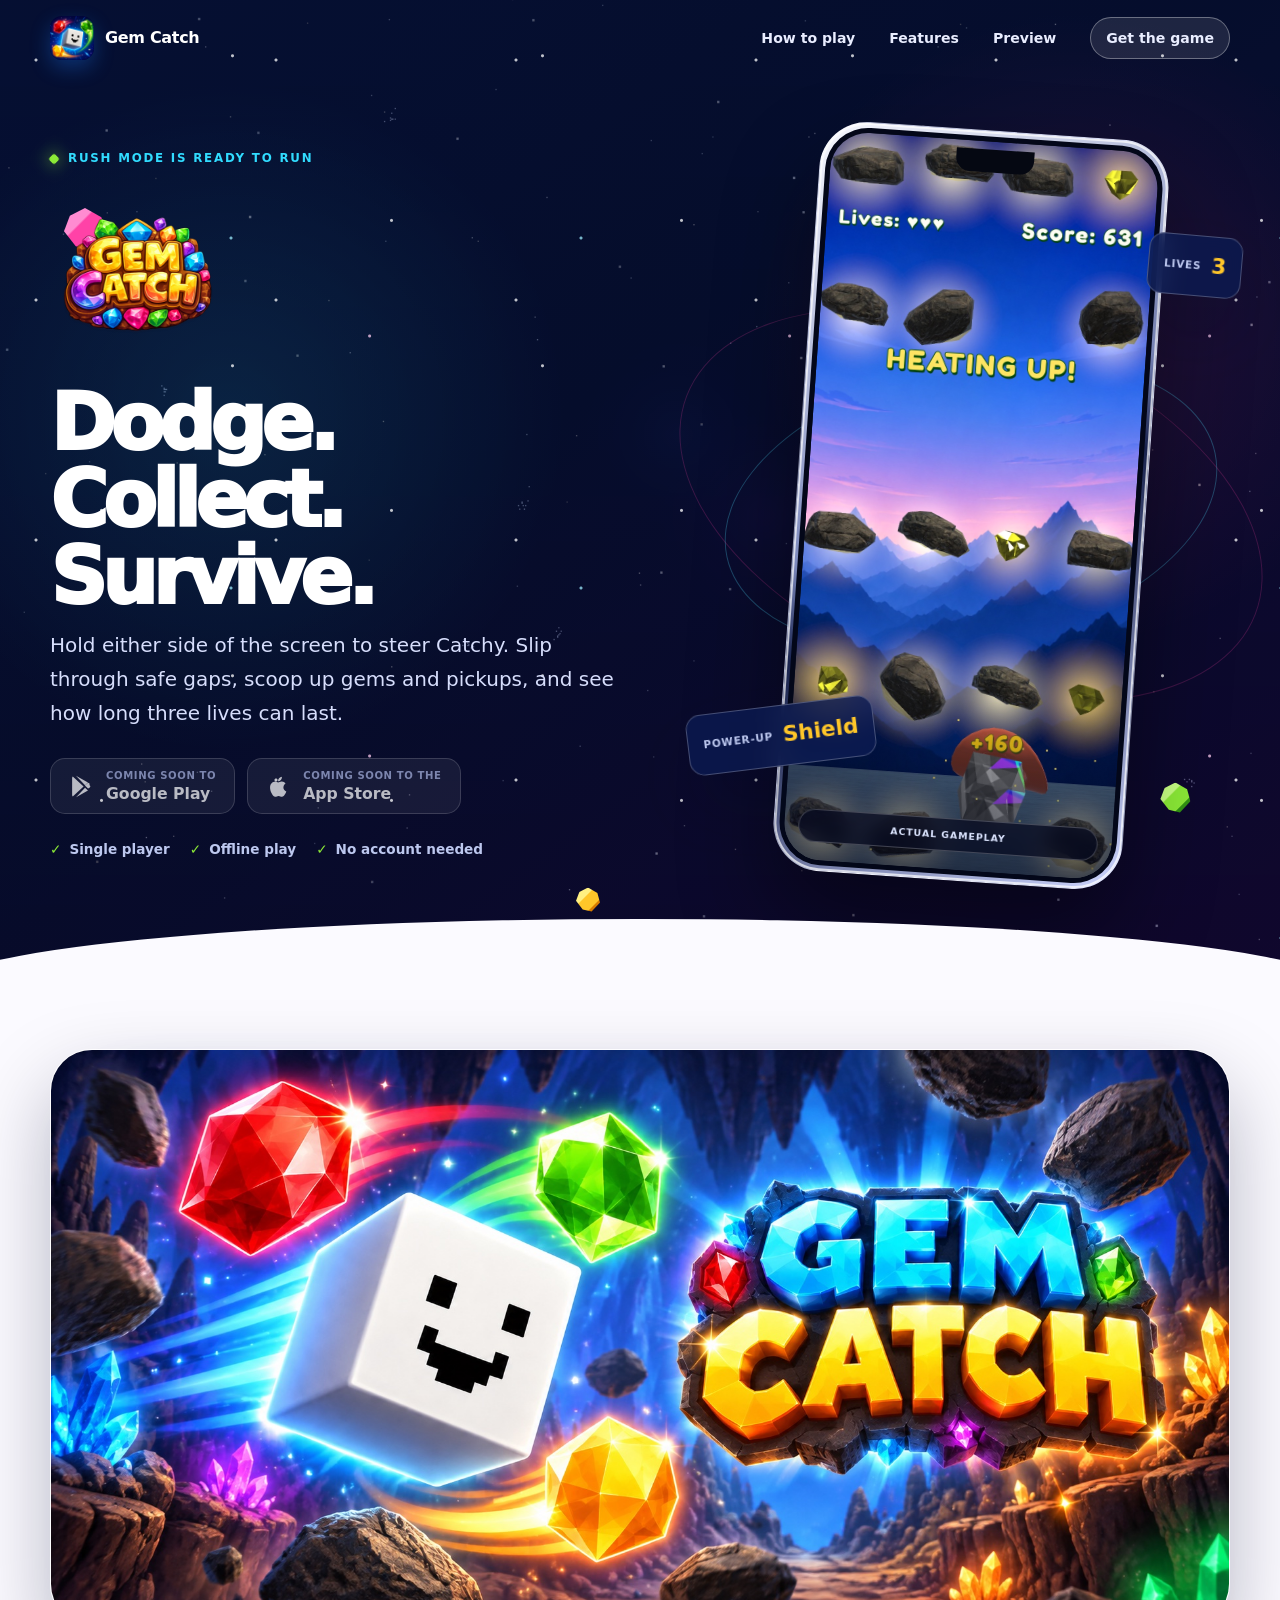
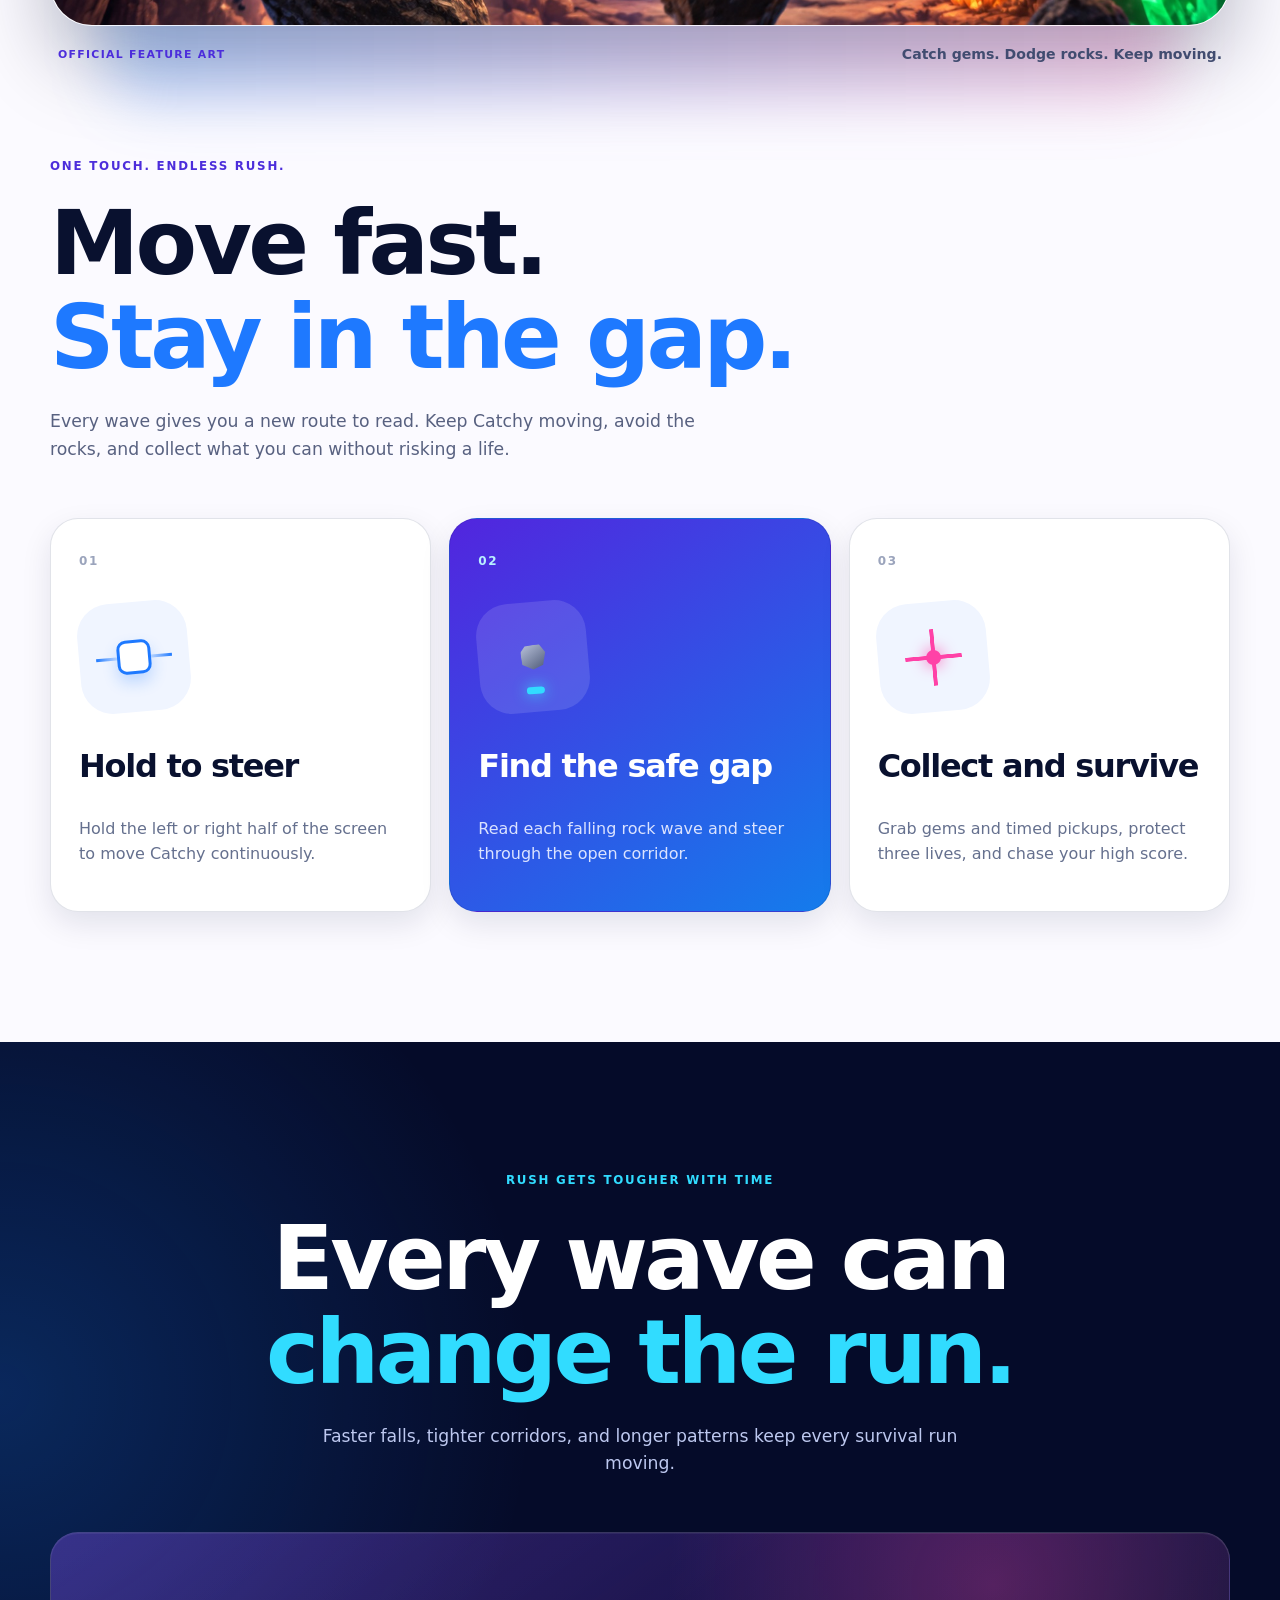
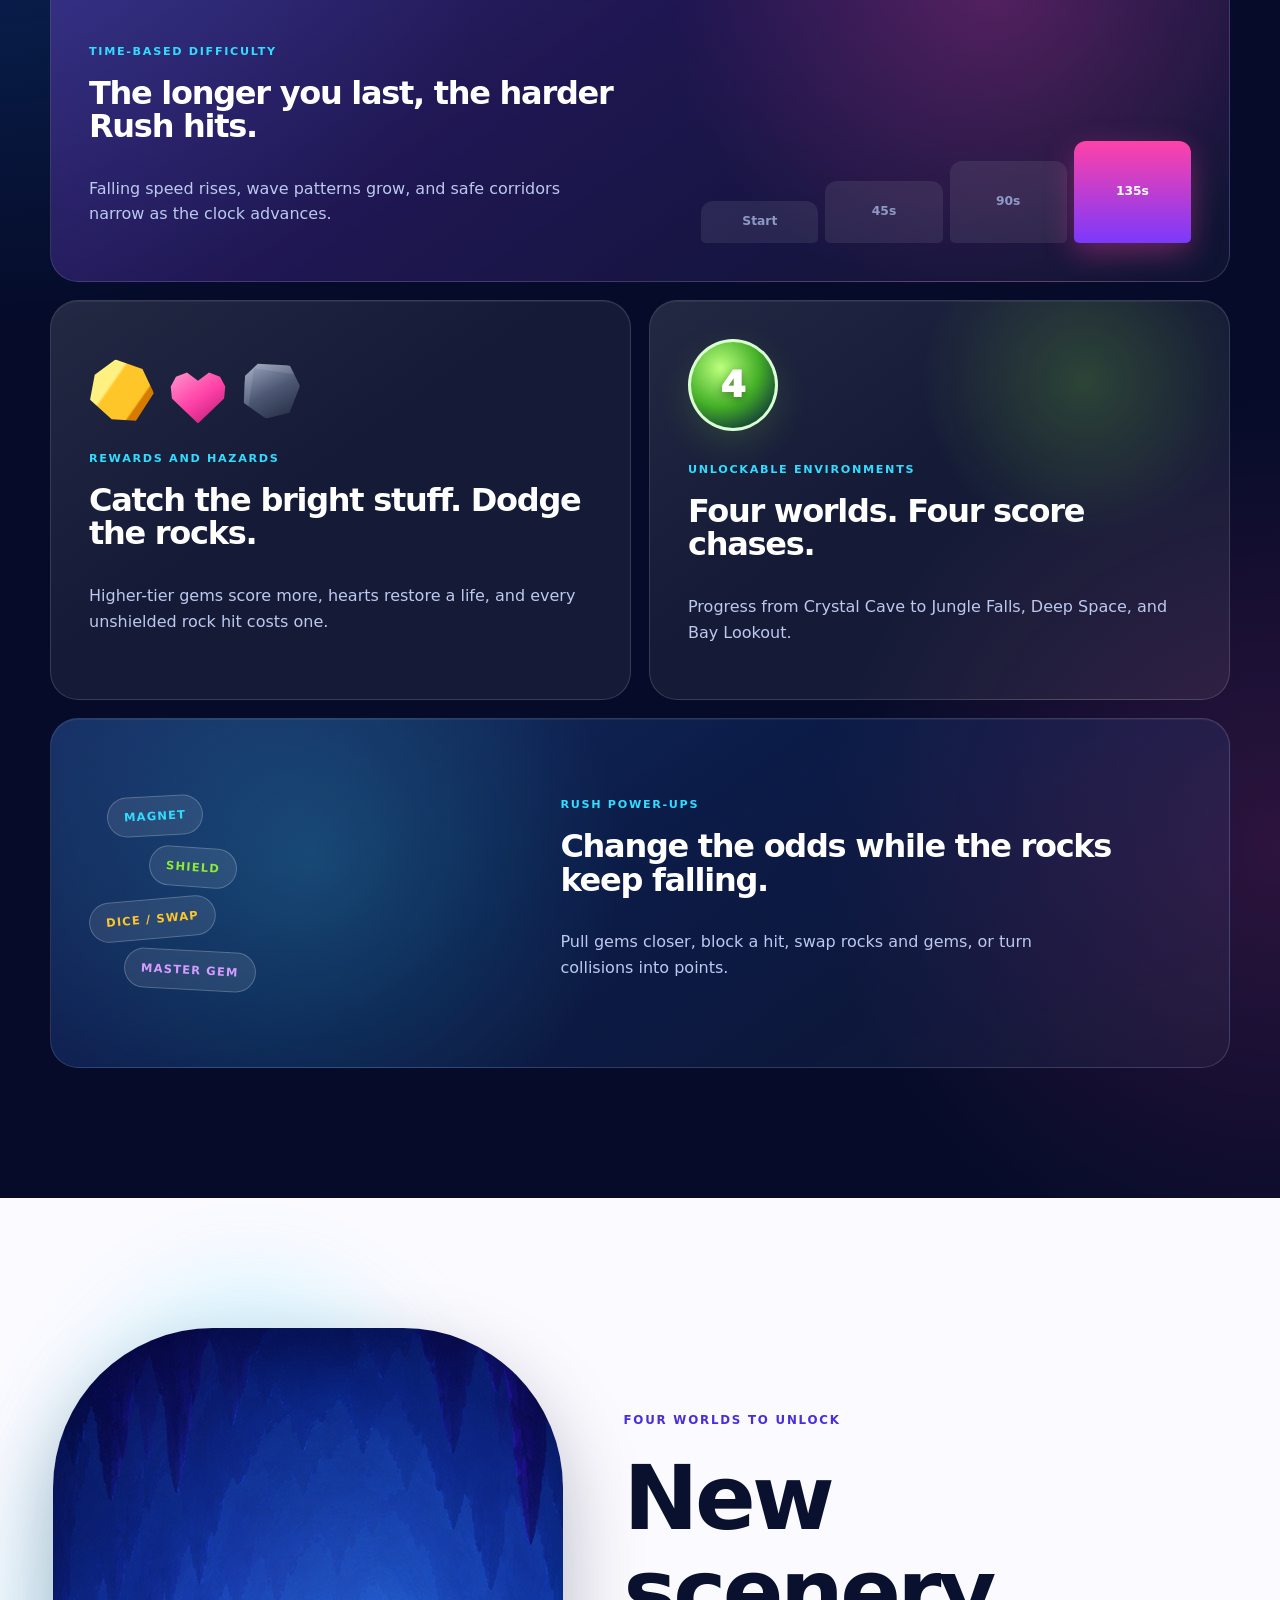
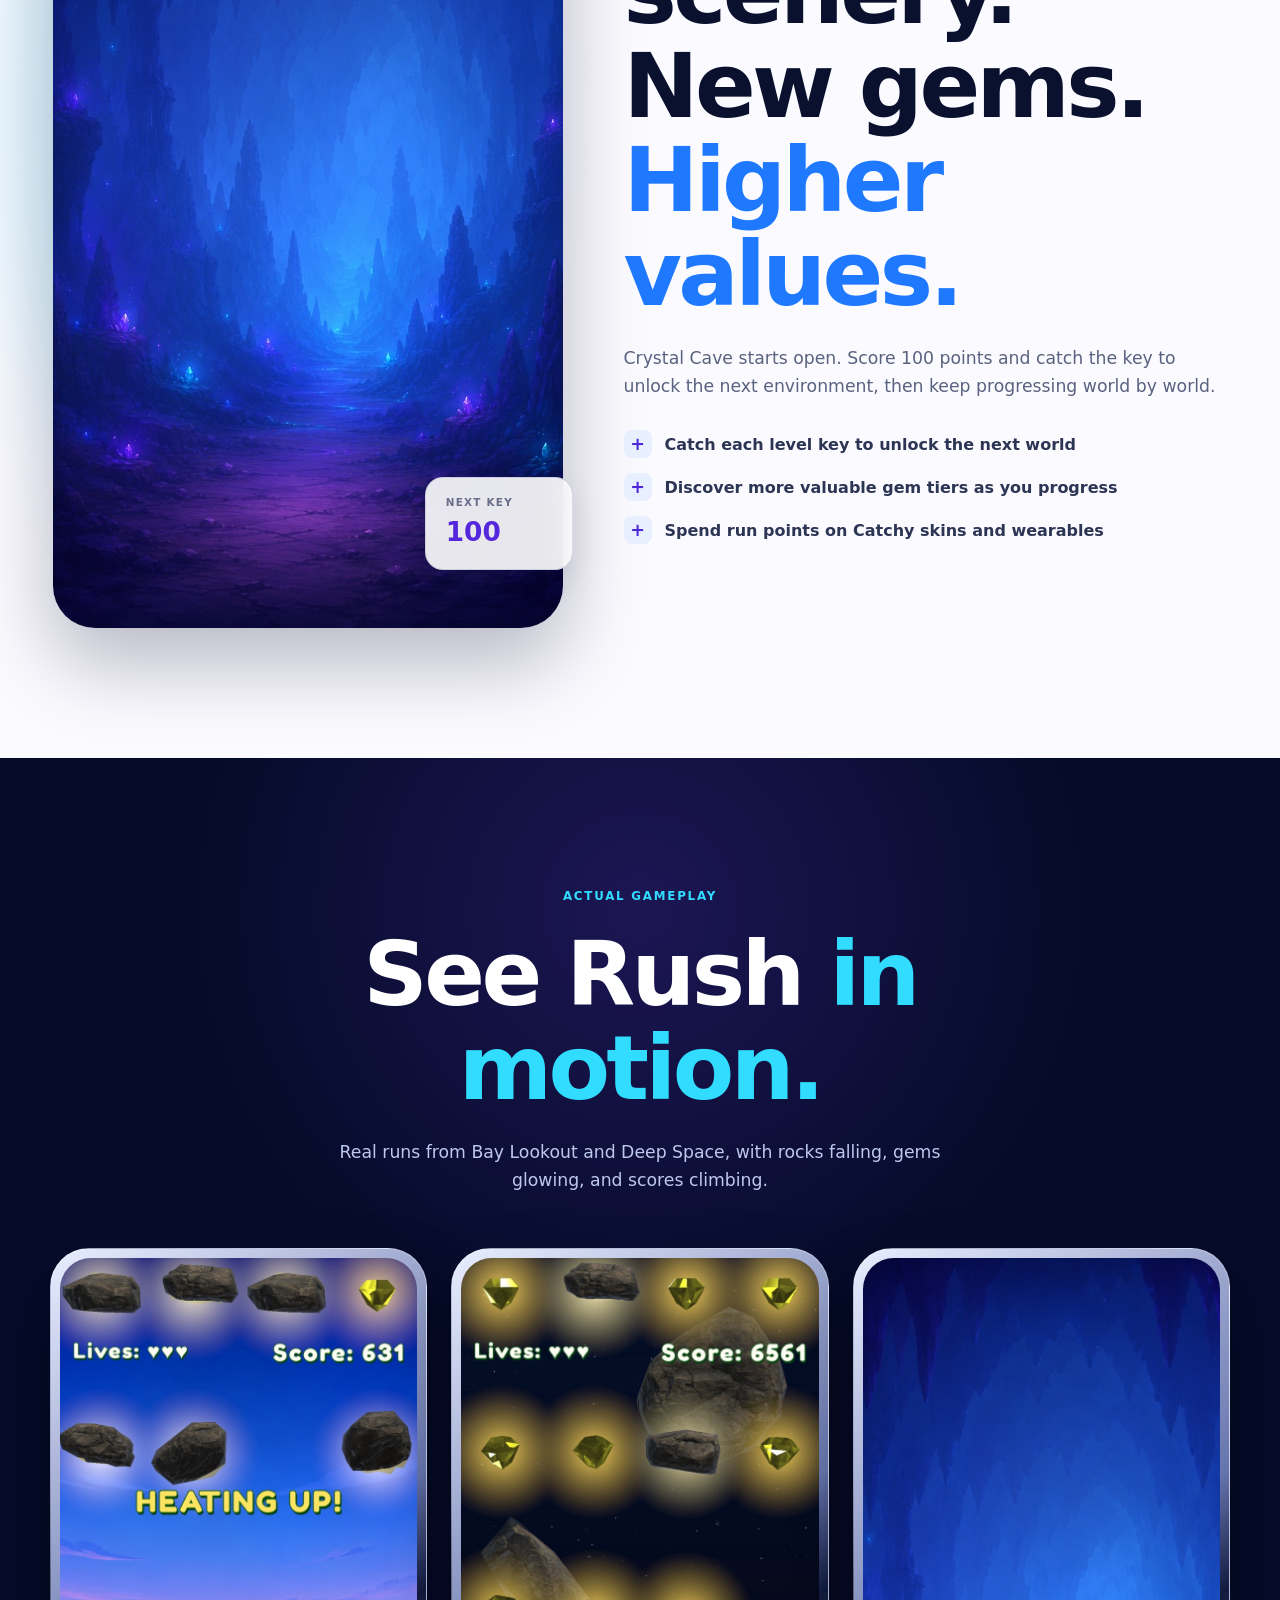
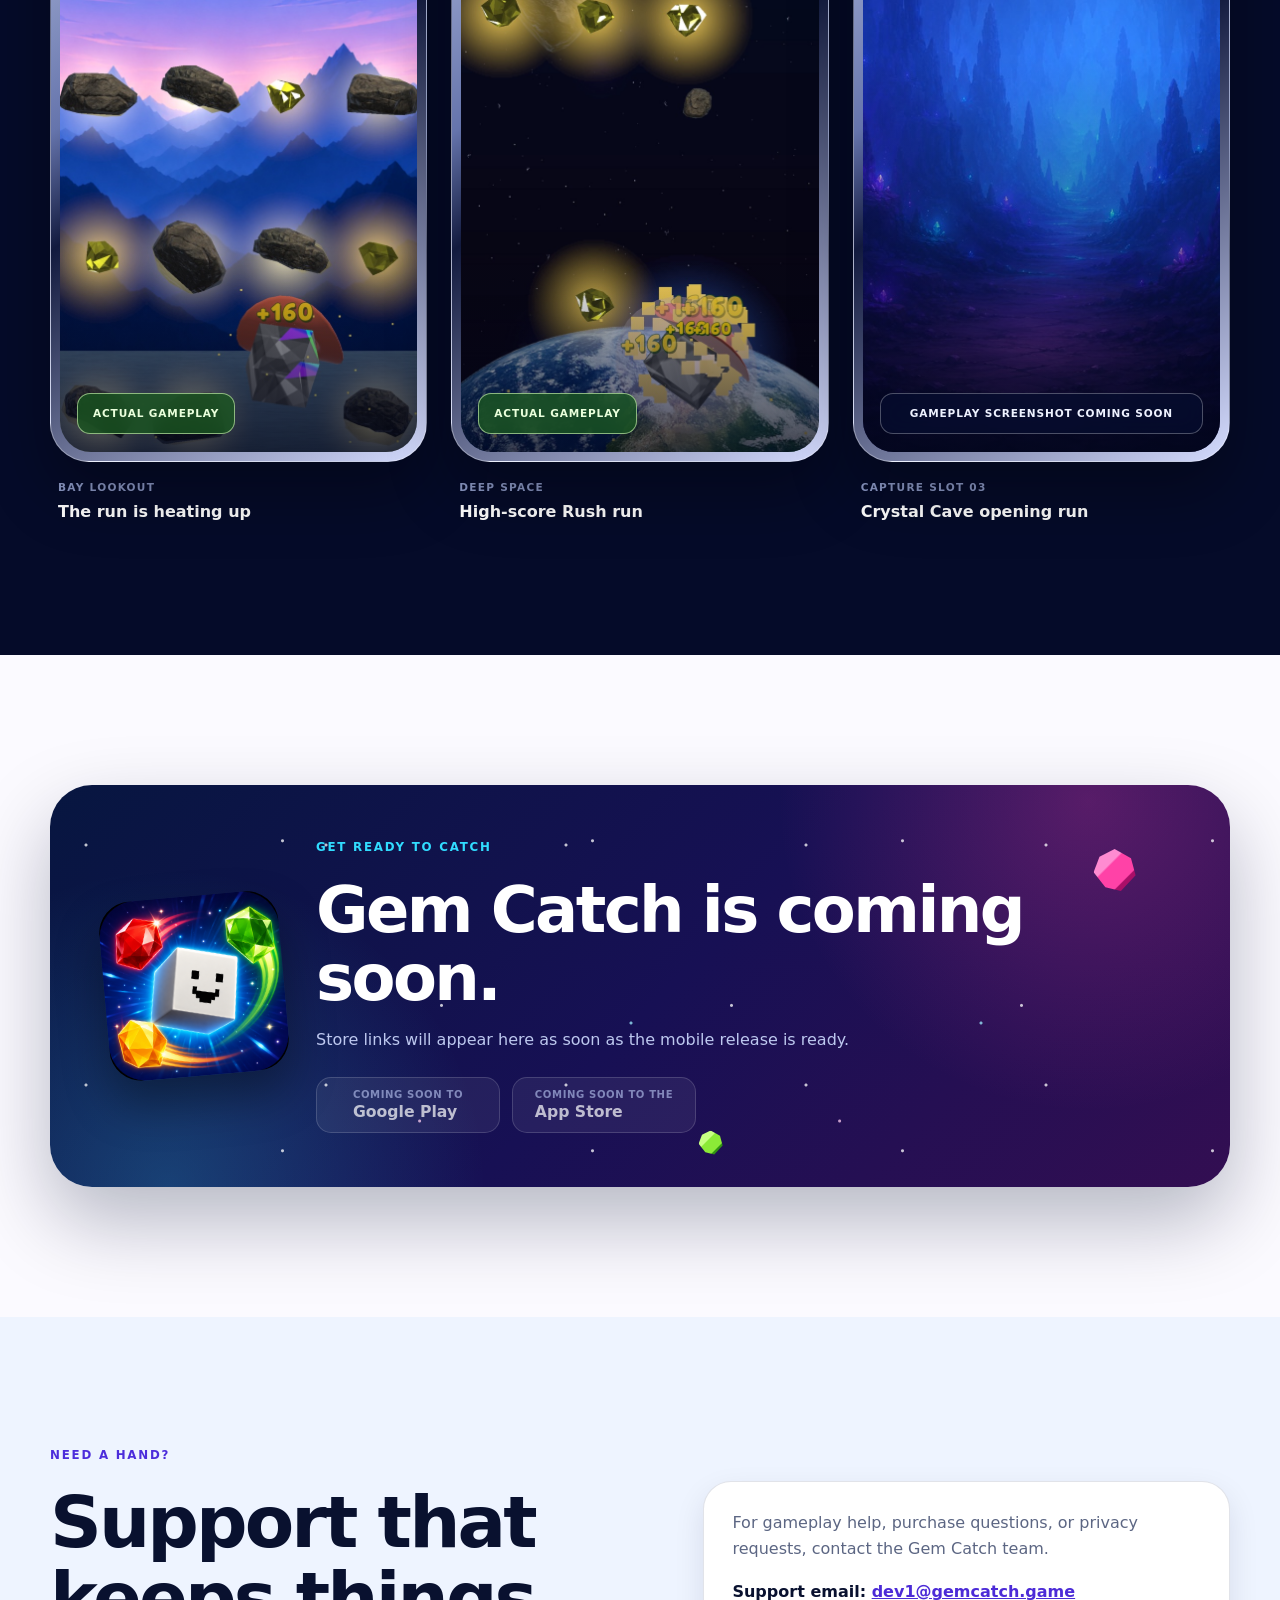
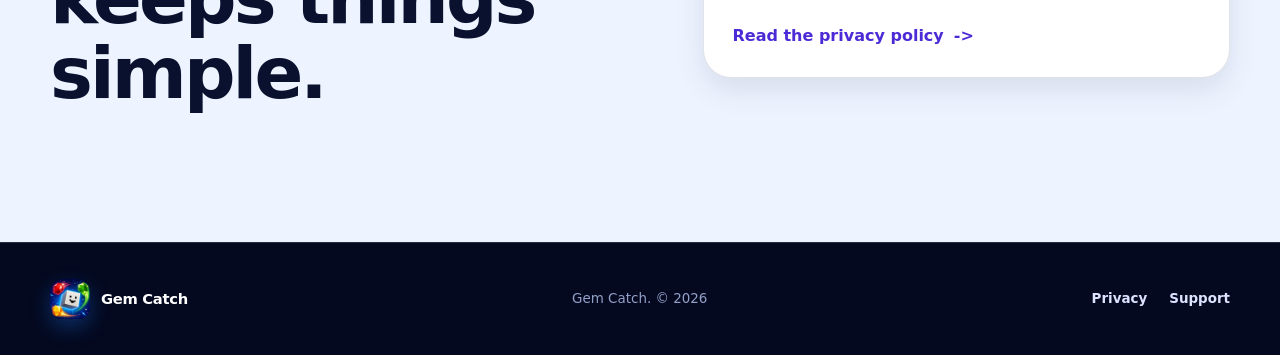
==== commit 7e09de0e: "Add real Rush gameplay screenshots Co-authored-by: Copilot App <223556219+Copilot@users.noreply.gith" ====
--- a/index.html
+++ b/index.html
@@ -104,28 +104,15 @@
             <div class="orbit orbit-two" aria-hidden="true"></div>
             <div class="phone-shell">
               <div class="phone-speaker" aria-hidden="true"></div>
-              <div class="phone-screen concept-screen">
+              <div class="phone-screen gameplay-screen">
                 <img
-                  src="./assets/images/space-background.png"
-                  width="1080"
-                  height="1920"
-                  alt=""
+                  src="./assets/images/gameplay-bay-lookout.jpg"
+                  width="719"
+                  height="1600"
+                  alt="Gem Catch Rush gameplay in Bay Lookout"
                   fetchpriority="high"
                 >
-                <div class="concept-hud">
-                  <span>SCORE <strong>0240</strong></span>
-                  <span>3 LIVES</span>
-                </div>
-                <div class="rock-wave" aria-hidden="true">
-                  <span></span><span></span><span class="rock-gap"></span><span></span>
-                </div>
-                <div class="play-gem" aria-hidden="true"></div>
-                <div class="catchy-character" aria-hidden="true">
-                  <span class="catchy-eye"></span>
-                  <span class="catchy-eye"></span>
-                  <span class="catchy-smile"></span>
-                </div>
-                <div class="concept-label">Concept preview</div>
+                <div class="concept-label">Actual gameplay</div>
               </div>
             </div>
             <div class="score-chip score-chip-top" aria-hidden="true">
@@ -284,26 +271,39 @@
       <section class="section preview-section" id="preview">
         <div class="container">
           <div class="section-heading section-heading-centered reveal">
-            <p class="eyebrow">First look</p>
-            <h2>Your next run is <span>almost here.</span></h2>
-            <p>These frames show Rush environments. Final gameplay captures will replace them before launch.</p>
+            <p class="eyebrow">Actual gameplay</p>
+            <h2>See Rush <span>in motion.</span></h2>
+            <p>Real runs from Bay Lookout and Deep Space, with rocks falling, gems glowing, and scores climbing.</p>
           </div>
 
           <div class="preview-grid">
             <figure class="preview-card reveal">
-              <div class="preview-phone">
+              <div class="preview-phone has-screenshot">
                 <img
-                  src="./assets/images/waterfall-background.jpg"
-                  width="507"
-                  height="900"
-                  alt="Tropical mountain environment from Gem Catch used as a screenshot placeholder"
+                  src="./assets/images/gameplay-bay-lookout.jpg"
+                  width="719"
+                  height="1600"
+                  alt="Gem Catch Rush gameplay in Bay Lookout with falling rocks, glowing gems, three lives, and a score of 631"
                   loading="lazy"
                 >
-                <span class="preview-placeholder">Gameplay screenshot coming soon</span>
-              </div>
-              <figcaption><span>Capture slot 01</span>Crystal Cave opening wave</figcaption>
+                <span class="preview-badge">Actual gameplay</span>
+              </div>
+              <figcaption><span>Bay Lookout</span>The run is heating up</figcaption>
             </figure>
             <figure class="preview-card preview-card-raised reveal reveal-delay-short">
+              <div class="preview-phone has-screenshot">
+                <img
+                  src="./assets/images/gameplay-deep-space.jpg"
+                  width="719"
+                  height="1600"
+                  alt="Gem Catch Rush gameplay in Deep Space with falling rocks, glowing gems, three lives, and a score of 6561"
+                  loading="lazy"
+                >
+                <span class="preview-badge">Actual gameplay</span>
+              </div>
+              <figcaption><span>Deep Space</span>High-score Rush run</figcaption>
+            </figure>
+            <figure class="preview-card reveal reveal-delay">
               <div class="preview-phone">
                 <img
                   src="./assets/images/cave-background.jpg"
@@ -314,20 +314,7 @@
                 >
                 <span class="preview-placeholder">Gameplay screenshot coming soon</span>
               </div>
-              <figcaption><span>Capture slot 02</span>Rock-wave safe gap</figcaption>
-            </figure>
-            <figure class="preview-card reveal reveal-delay">
-              <div class="preview-phone">
-                <img
-                  src="./assets/images/space-background.png"
-                  width="1080"
-                  height="1920"
-                  alt="Star field environment from Gem Catch used as a screenshot placeholder"
-                  loading="lazy"
-                >
-                <span class="preview-placeholder">Gameplay screenshot coming soon</span>
-              </div>
-              <figcaption><span>Capture slot 03</span>Level key and power-up</figcaption>
+              <figcaption><span>Capture slot 03</span>Crystal Cave opening run</figcaption>
             </figure>
           </div>
         </div>
--- a/assets/css/styles.css
+++ b/assets/css/styles.css
@@ -422,138 +422,30 @@
 
 .phone-screen {
   position: relative;
-  aspect-ratio: 9 / 18;
+  aspect-ratio: 9 / 20;
   overflow: hidden;
   border-radius: 38px;
   background: var(--night);
 }
 
-.concept-screen > img {
+.gameplay-screen > img {
   width: 100%;
   height: 100%;
   object-fit: cover;
 }
 
-.concept-screen::after {
+.gameplay-screen::after {
   position: absolute;
   inset: 0;
-  background:
-    linear-gradient(180deg, rgba(2, 7, 28, 0.4), transparent 28%),
-    radial-gradient(circle at 50% 68%, rgba(46, 218, 255, 0.12), transparent 34%),
-    linear-gradient(0deg, rgba(1, 5, 24, 0.7), transparent 30%);
+  background: linear-gradient(0deg, rgba(1, 5, 24, 0.56), transparent 24%);
   content: "";
 }
 
-.concept-hud {
-  position: absolute;
-  top: 50px;
-  right: 17px;
-  left: 17px;
-  z-index: 2;
-  display: flex;
-  align-items: center;
-  justify-content: space-between;
-  color: var(--white);
-  font-size: 0.58rem;
-  font-weight: 900;
-  letter-spacing: 0.12em;
-}
-
-.concept-hud strong {
-  display: block;
-  color: var(--gold);
-  font-size: 1.15rem;
-  letter-spacing: 0.02em;
-}
-
-.concept-hud > span:last-child {
-  padding: 7px 9px;
-  border-radius: 9px;
-  background: linear-gradient(135deg, var(--pink), #7e3bff);
-  box-shadow: 0 7px 20px rgba(255, 66, 167, 0.35);
-}
-
-.rock-wave {
-  position: absolute;
-  top: 190px;
-  right: 22px;
-  left: 22px;
-  z-index: 2;
-  display: grid;
-  grid-template-columns: repeat(4, 1fr);
-  gap: 8px;
-}
-
-.rock-wave span:not(.rock-gap) {
-  aspect-ratio: 1;
-  background: linear-gradient(145deg, #77809d, #303953 52%, #151b31);
-  clip-path: polygon(20% 5%, 77% 0, 100% 34%, 88% 84%, 48% 100%, 5% 78%, 0 30%);
-  box-shadow: inset 8px 8px 0 rgba(255, 255, 255, 0.12);
-  filter: drop-shadow(0 10px 8px rgba(0, 0, 0, 0.35));
-}
-
-.rock-gap {
-  visibility: hidden;
-}
-
-.play-gem,
 .mini-gem,
 .floating-gem {
   background: linear-gradient(135deg, rgba(255, 255, 255, 0.9) 0 12%, var(--cyan) 14% 45%, #1781ff 48% 76%, #0751bc 78%);
   clip-path: polygon(50% 0, 89% 22%, 100% 62%, 65% 100%, 28% 91%, 0 55%, 14% 18%);
   filter: drop-shadow(0 0 12px rgba(49, 220, 255, 0.85));
-}
-
-.play-gem {
-  position: absolute;
-  top: 322px;
-  left: 63%;
-  z-index: 3;
-  width: 56px;
-  height: 56px;
-  animation: gem-float 2.7s ease-in-out infinite;
-}
-
-.catchy-character {
-  position: absolute;
-  bottom: 76px;
-  left: 65%;
-  z-index: 3;
-  width: 70px;
-  height: 70px;
-  border: 4px solid #dff7ff;
-  border-radius: 16px;
-  background: linear-gradient(145deg, #fff, #dce8f2 68%, #a8b5c7);
-  box-shadow: 0 0 24px rgba(49, 220, 255, 0.7);
-  transform: translateX(-50%) rotate(-3deg);
-}
-
-.catchy-eye {
-  position: absolute;
-  top: 21px;
-  width: 9px;
-  height: 11px;
-  border-radius: 3px;
-  background: #111525;
-}
-
-.catchy-eye:first-child {
-  left: 16px;
-}
-
-.catchy-eye:nth-child(2) {
-  right: 16px;
-}
-
-.catchy-smile {
-  position: absolute;
-  bottom: 14px;
-  left: 50%;
-  width: 27px;
-  height: 14px;
-  border-bottom: 6px solid #111525;
-  border-radius: 0 0 20px 20px;
-  transform: translateX(-50%);
 }
 
 .concept-label {
@@ -1234,7 +1126,8 @@
 
 .preview-phone img {
   width: 100%;
-  aspect-ratio: 9 / 17;
+  height: auto;
+  aspect-ratio: 9 / 20;
   border-radius: 31px;
   object-fit: cover;
 }
@@ -1248,7 +1141,12 @@
   pointer-events: none;
 }
 
-.preview-placeholder {
+.preview-phone.has-screenshot::after {
+  background: linear-gradient(180deg, transparent 74%, rgba(2, 6, 25, 0.72));
+}
+
+.preview-placeholder,
+.preview-badge {
   position: absolute;
   right: 26px;
   bottom: 27px;
@@ -1268,6 +1166,14 @@
   backdrop-filter: blur(10px);
 }
 
+.preview-badge {
+  right: auto;
+  padding-inline: 15px;
+  border-color: rgba(215, 255, 186, 0.6);
+  background: rgba(26, 88, 33, 0.78);
+  color: #eaffdc;
+}
+
 .preview-card figcaption {
   padding: 17px 8px 0;
   color: var(--white);
@@ -1644,16 +1550,6 @@
   transition-delay: 170ms;
 }
 
-@keyframes gem-float {
-  0%,
-  100% {
-    transform: translate3d(0, -5px, 0) rotate(-4deg);
-  }
-  50% {
-    transform: translate3d(0, 8px, 0) rotate(5deg);
-  }
-}
-
 @keyframes drift {
   0%,
   100% {
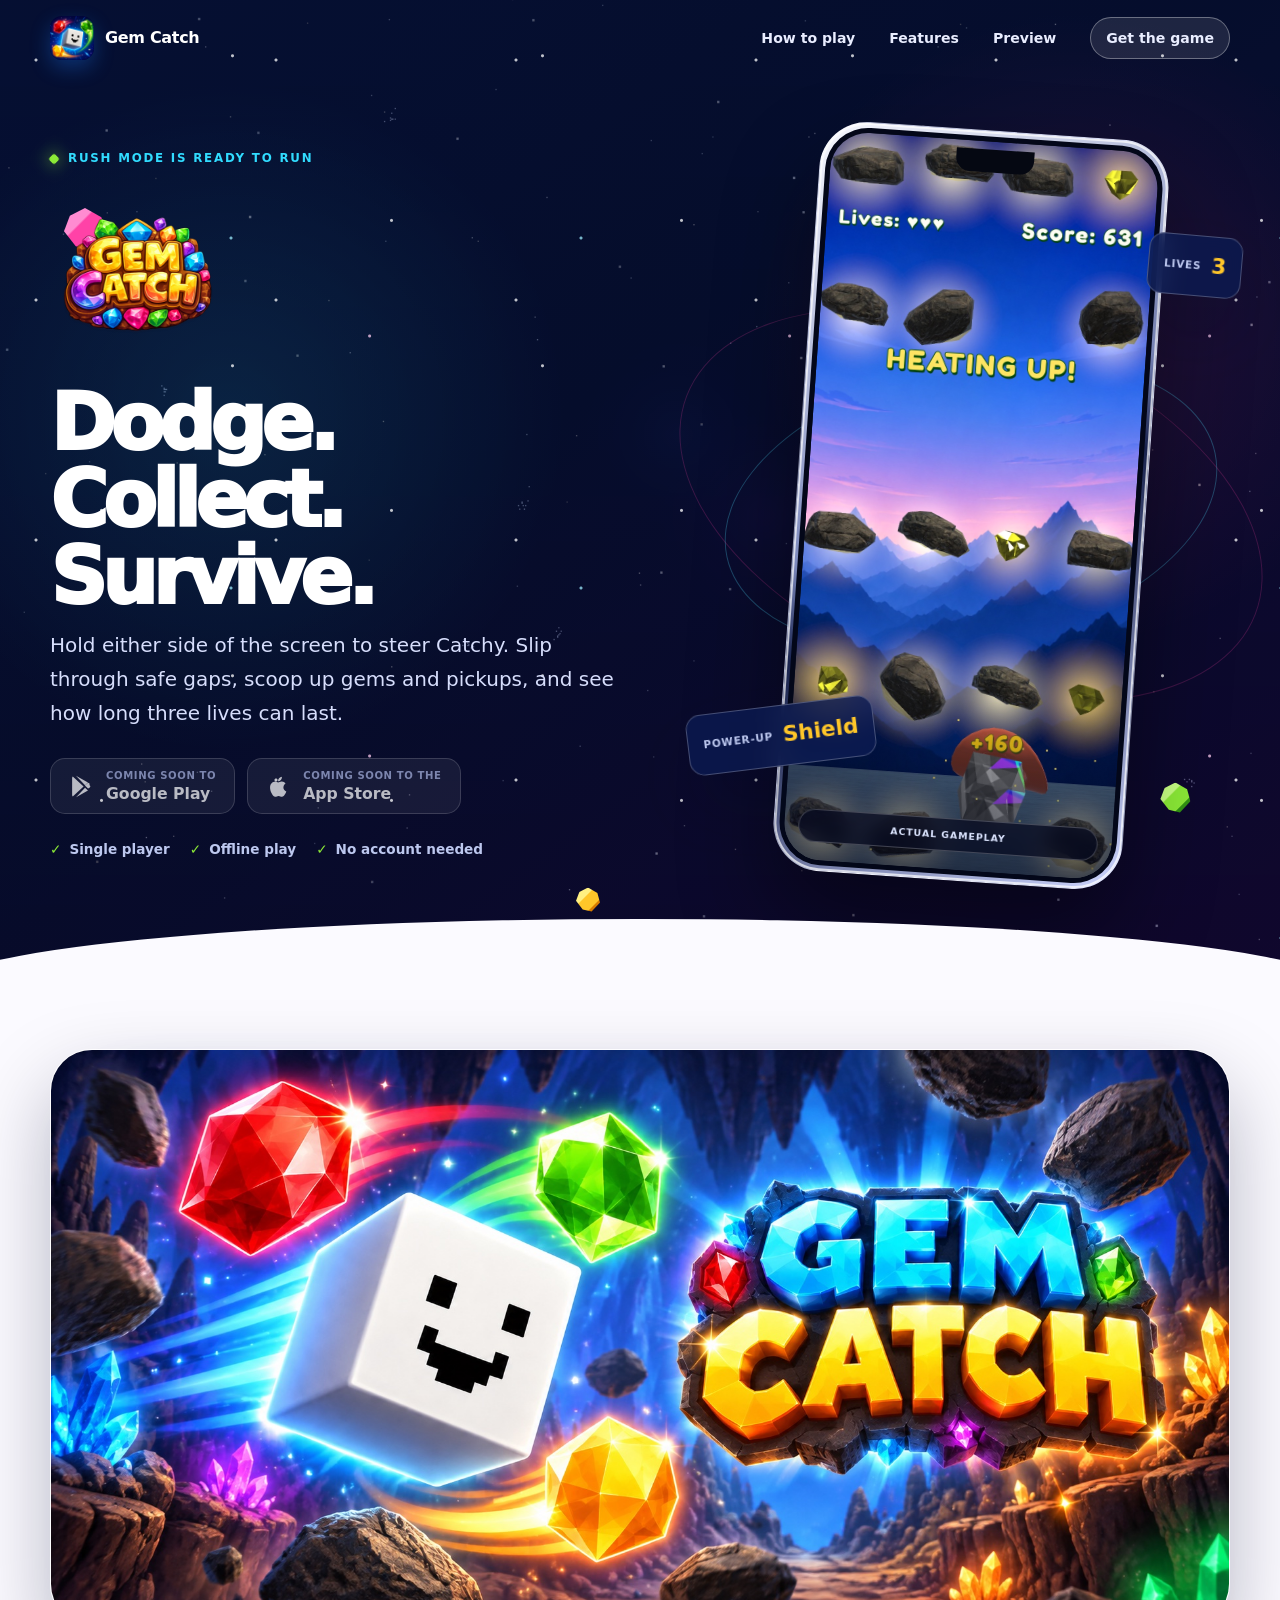
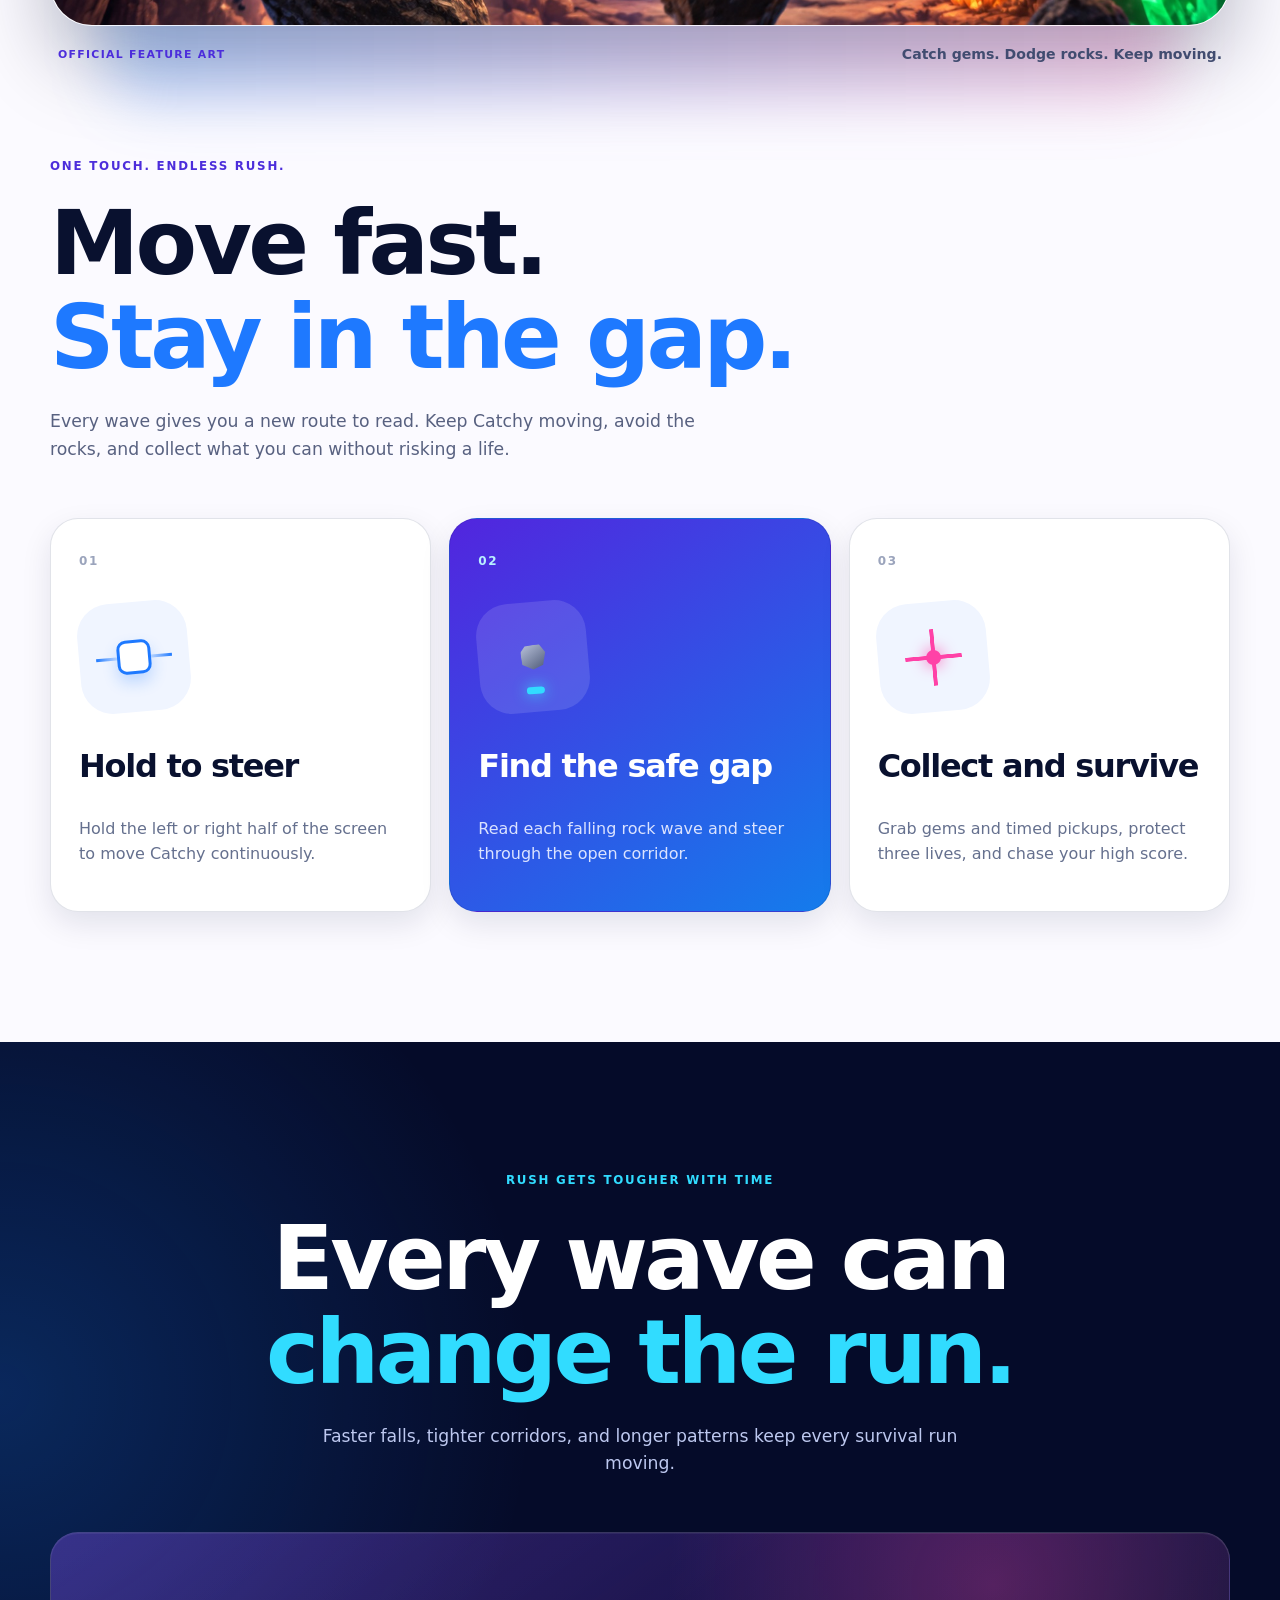
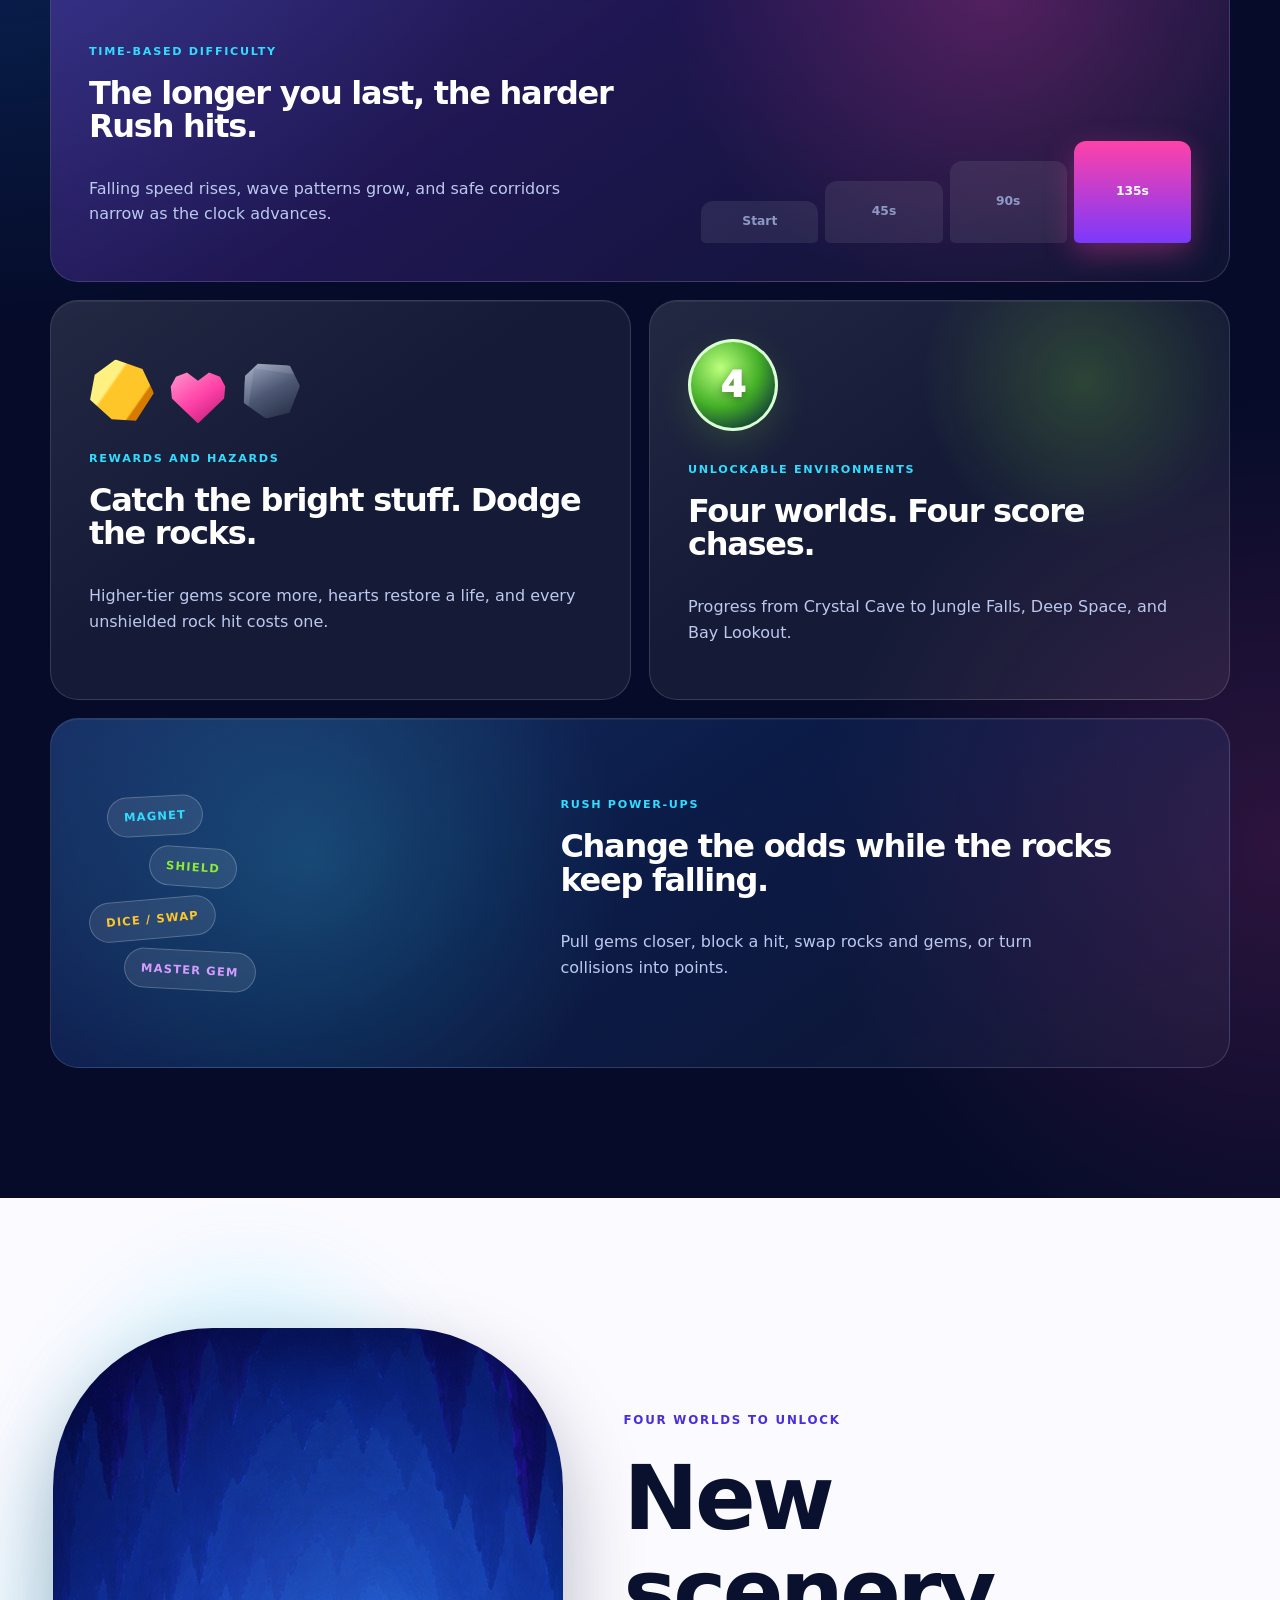
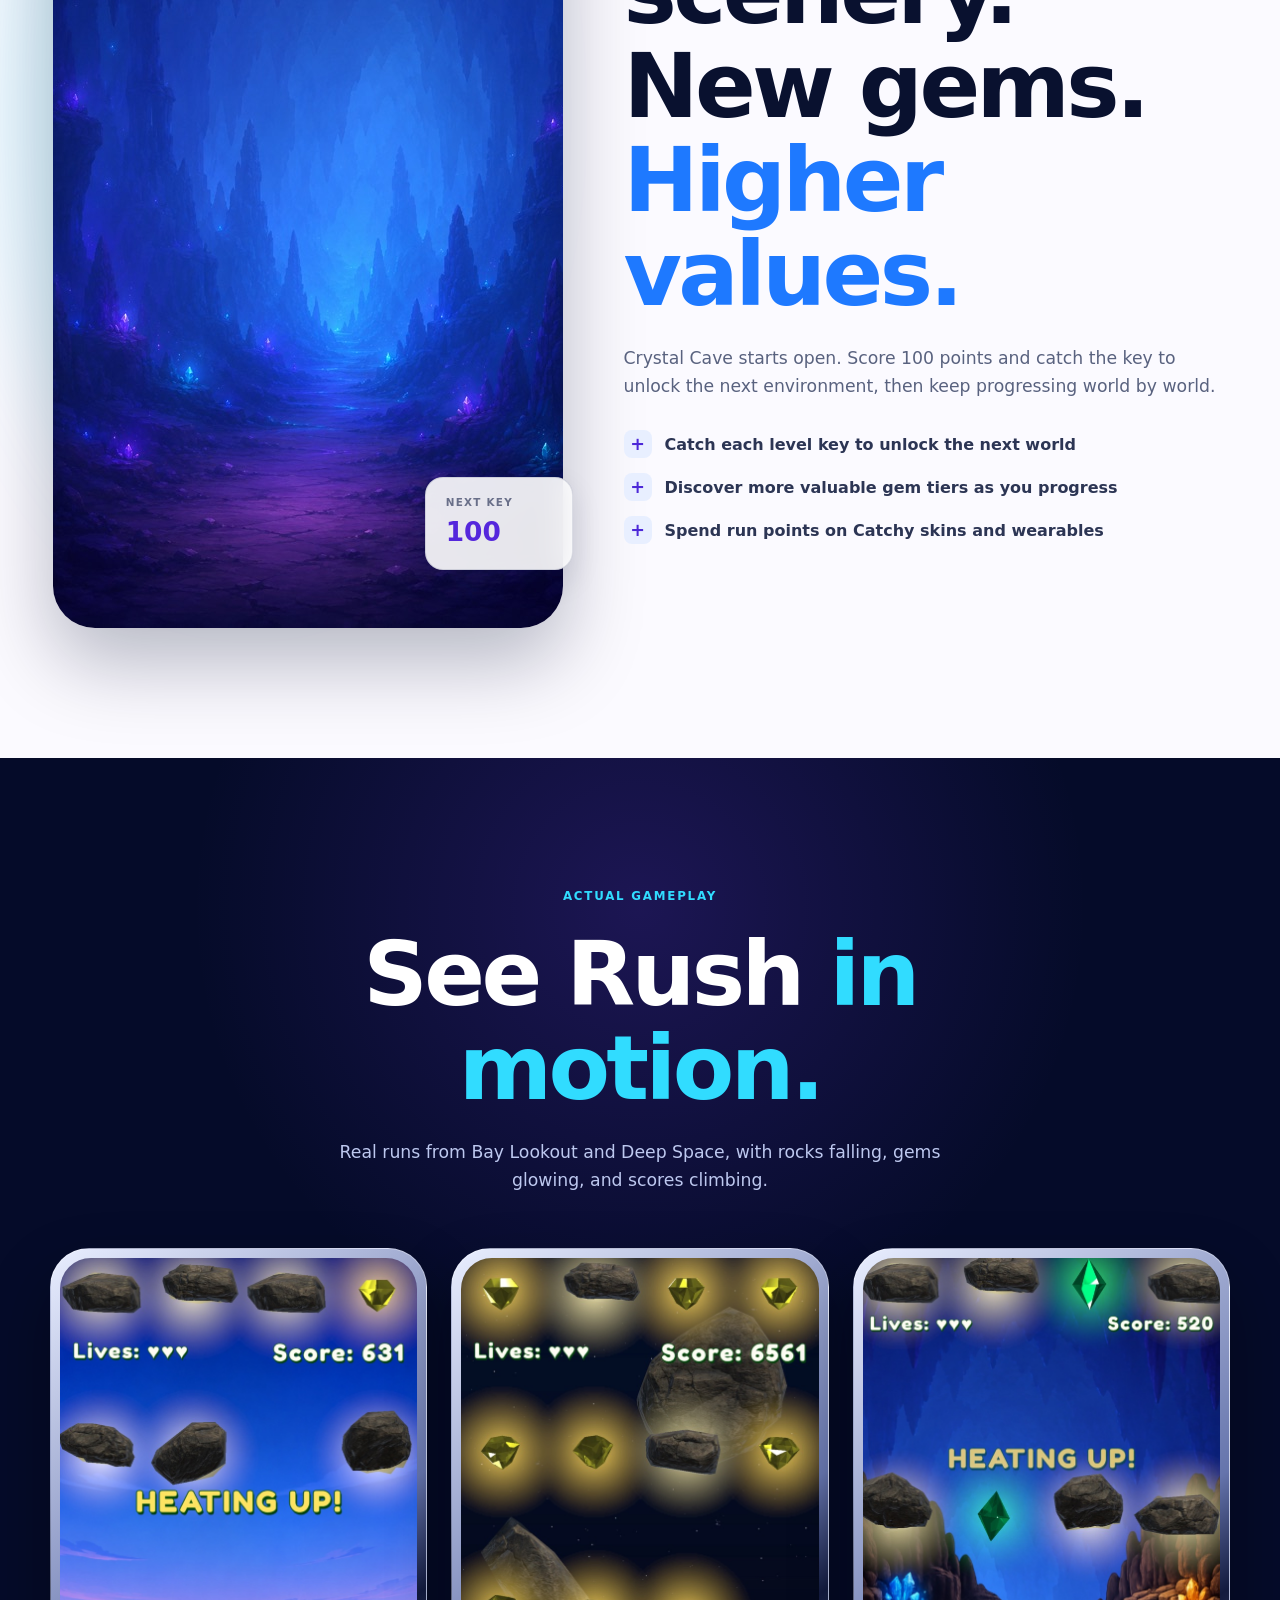
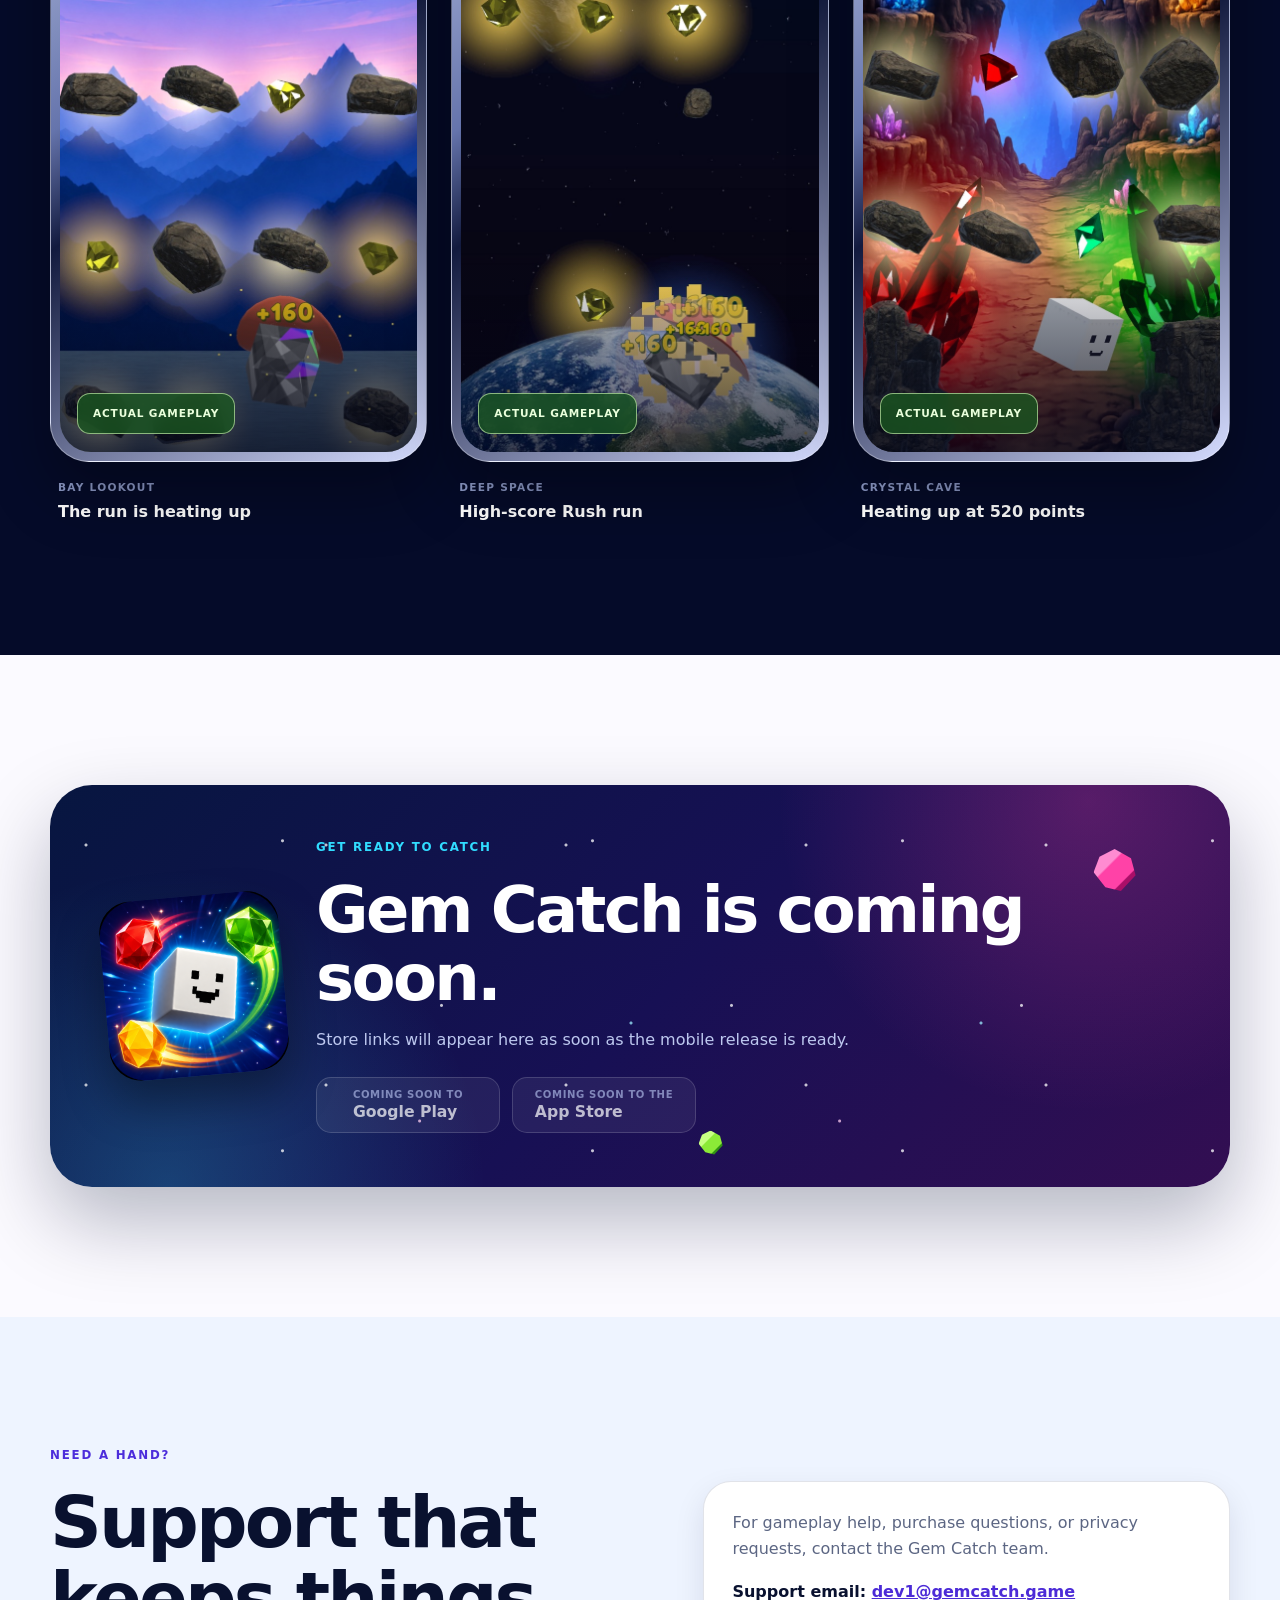
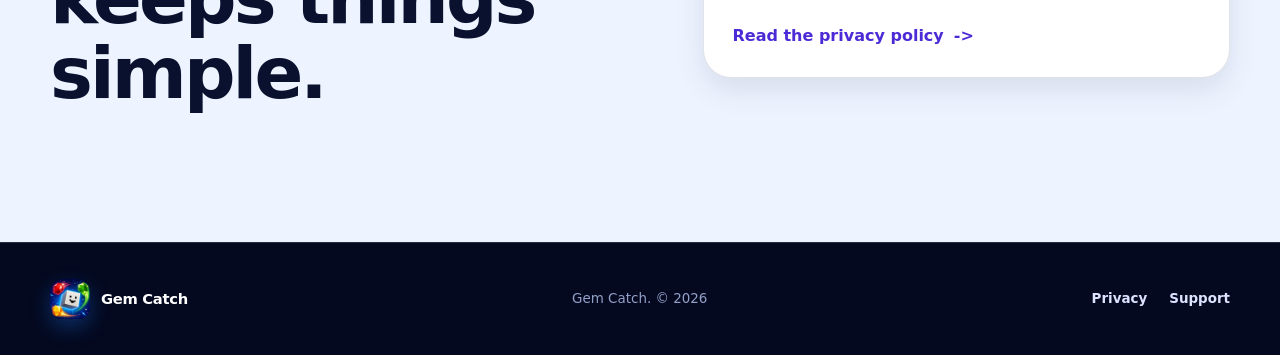
==== commit 1f9e3d0c: "Add Crystal Cave gameplay screenshot Co-authored-by: Copilot App <223556219+Copilot@users.noreply.gi" ====
--- a/index.html
+++ b/index.html
@@ -304,17 +304,17 @@
               <figcaption><span>Deep Space</span>High-score Rush run</figcaption>
             </figure>
             <figure class="preview-card reveal reveal-delay">
-              <div class="preview-phone">
+              <div class="preview-phone has-screenshot">
                 <img
-                  src="./assets/images/cave-background.jpg"
-                  width="600"
-                  height="900"
-                  alt="Crystal cave environment from Gem Catch used as a screenshot placeholder"
+                  src="./assets/images/gameplay-crystal-cave.jpg"
+                  width="739"
+                  height="1600"
+                  alt="Gem Catch Rush gameplay in Crystal Cave with falling rocks, green and red gems, three lives, and a Heating Up message"
                   loading="lazy"
                 >
-                <span class="preview-placeholder">Gameplay screenshot coming soon</span>
-              </div>
-              <figcaption><span>Capture slot 03</span>Crystal Cave opening run</figcaption>
+                <span class="preview-badge">Actual gameplay</span>
+              </div>
+              <figcaption><span>Crystal Cave</span>Heating up at 520 points</figcaption>
             </figure>
           </div>
         </div>
--- a/assets/css/styles.css
+++ b/assets/css/styles.css
@@ -1497,32 +1497,6 @@
   font-weight: 750;
 }
 
-.publication-notice {
-  padding: 21px;
-  margin-bottom: 25px;
-  border: 1px solid #f0a500;
-  border-radius: var(--radius-sm);
-  background: #fff7dc;
-  color: #693b00;
-}
-
-.publication-notice strong {
-  display: block;
-  margin-bottom: 5px;
-  font-size: 1.05rem;
-}
-
-.publication-notice p {
-  margin: 0;
-  color: #724700;
-  font-size: 0.9rem;
-  line-height: 1.65;
-}
-
-.publication-notice code {
-  font-weight: 800;
-}
-
 .policy-disclaimer {
   padding-top: 22px;
   color: #78819d;
